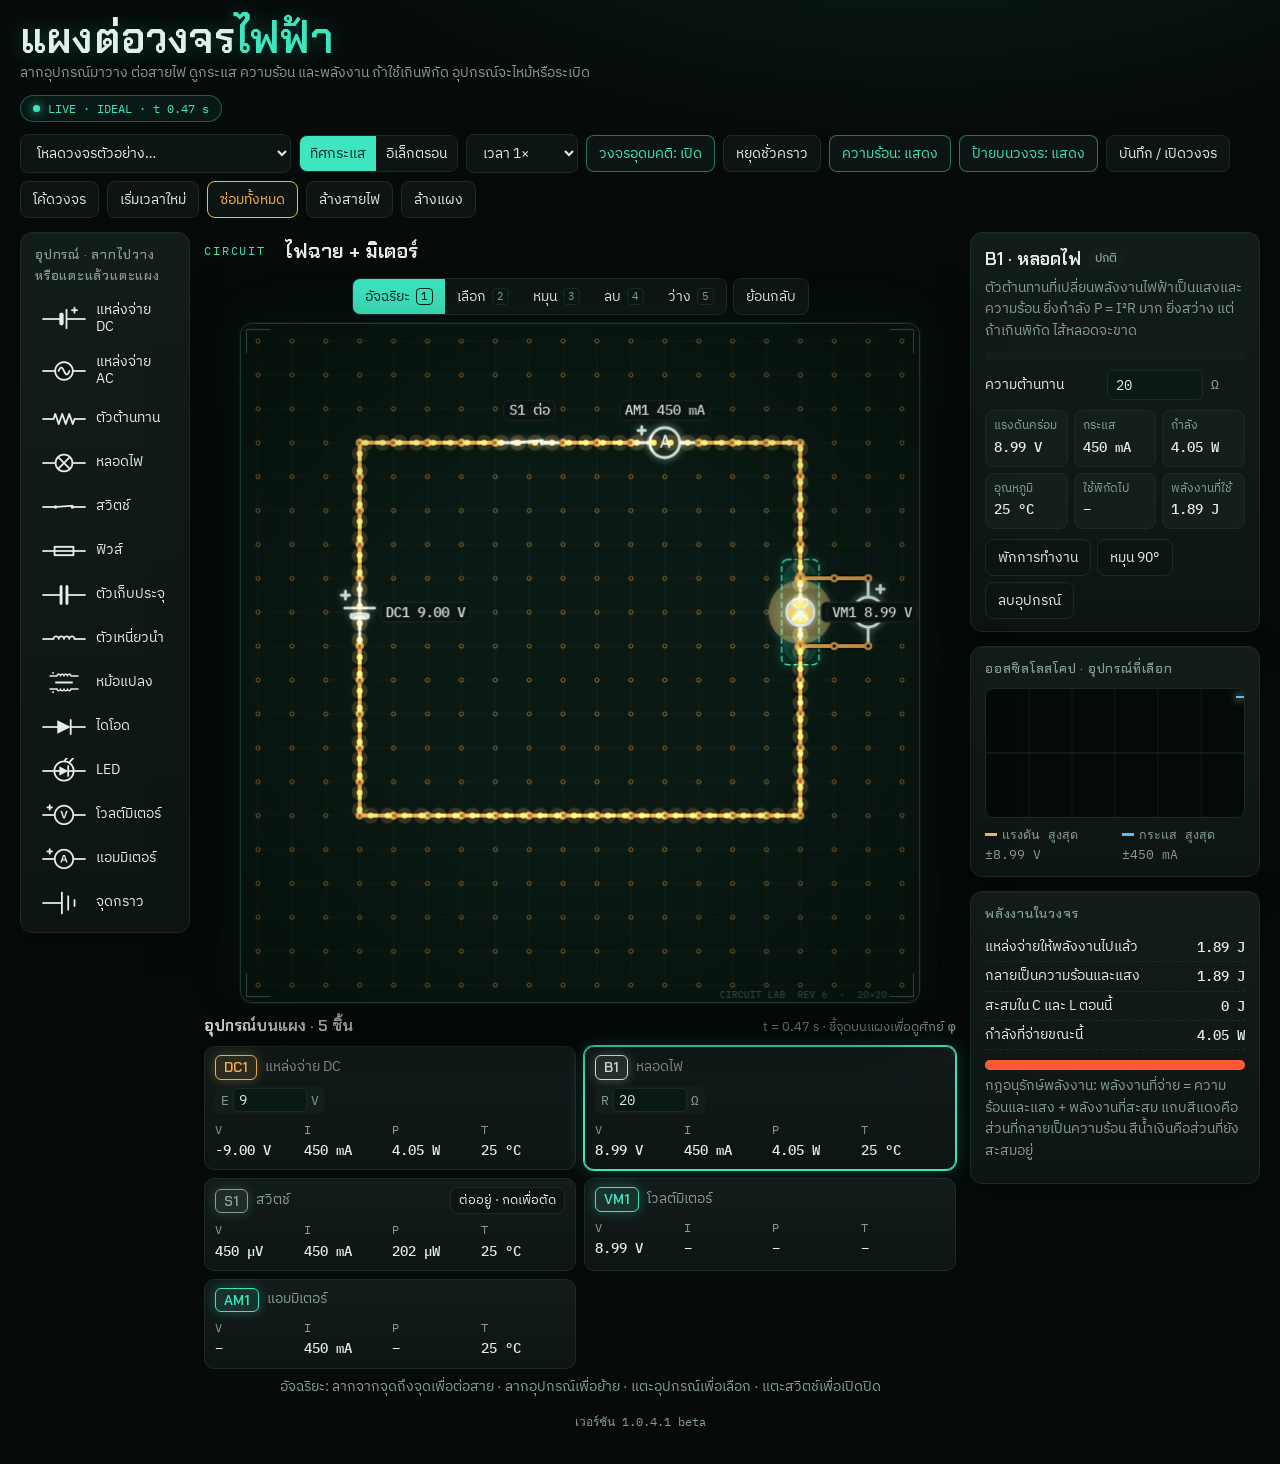
==== index.html @ 36c4c1c3 "Version 1.0.4.1 beta: revert the sound system This reverts commit fd8103e.  Co-Authored-By: Claude O" ====
<!doctype html>
<html lang="th">
<head>
<meta charset="utf-8">
<meta name="viewport" content="width=device-width, initial-scale=1, viewport-fit=cover">
<meta name="description" content="แบบจำลองวงจรไฟฟ้าบนแผงโนด 20×20 จุด ลากวางอุปกรณ์ ต่อสายไฟ จำลองกระแส แรงดัน ความร้อน และพลังงานแบบเรียลไทม์">
<title>แผงต่อวงจรไฟฟ้า</title>
<link rel="preconnect" href="https://fonts.googleapis.com">
<link rel="stylesheet" href="https://fonts.googleapis.com/css2?family=Chakra+Petch:wght@500;600&family=IBM+Plex+Sans+Thai:wght@400;500&family=IBM+Plex+Mono:wght@400;500&display=swap">
<link rel="stylesheet" href="style.css">
</head>
<body>
<div class="app">
  <header>
    <div class="brand">
      <h1>แผงต่อวงจร<em>ไฟฟ้า</em></h1>
      <p class="sub">ลากอุปกรณ์มาวาง ต่อสายไฟ ดูกระแส ความร้อน และพลังงาน ถ้าใช้เกินพิกัด อุปกรณ์จะไหม้หรือระเบิด</p>
      <div class="live" id="live">LIVE · t 0.00 s</div>
    </div>
    <div class="bar">
      <select id="preset" aria-label="วงจรตัวอย่าง">
        <option value="">โหลดวงจรตัวอย่าง…</option>
        <option value="flash">ไฟฉาย + มิเตอร์</option>
        <option value="rc">ชาร์จตัวเก็บประจุ (RC)</option>
        <option value="rect">ไดโอดเรียงกระแสครึ่งคลื่น (AC)</option>
        <option value="par">หลอดไฟต่อขนาน</option>
        <option value="led">LED กับตัวต้านทาน</option>
        <option value="pat3">โจทย์ PAT3 ข้อ 14 (R, L, C ขนานกับ AC)</option>
        <option value="trans">หม้อแปลง 1:2 พร้อมโหลด (AC)</option>
        <option value="boom">ตัวต้านทานเกินพิกัด (ระเบิด)</option>
        <option value="fuse">ฟิวส์ป้องกันลัดวงจร</option>
        <option value="short">ลัดวงจรถ่าน (ไม่มีฟิวส์)</option>
      </select>
      <div class="seg" role="group" aria-label="แสดงการไหล">
        <button id="mCur" aria-pressed="true">ทิศกระแส</button>
        <button id="mEl" aria-pressed="false">อิเล็กตรอน</button>
      </div>
      <select id="speed" aria-label="ความเร็วเวลา">
        <option value="0.1">เวลา 0.1×</option>
        <option value="0.25">เวลา 0.25×</option>
        <option value="0.5">เวลา 0.5×</option>
        <option value="1" selected>เวลา 1×</option>
      </select>
      <button id="ideal" aria-pressed="true" title="อุดมคติ: แหล่งจ่ายไม่มีความต้านทานภายใน มิเตอร์อุดมคติ ไดโอดไม่มีแรงดันตก อุปกรณ์ไม่ร้อนและไม่ไหม้">วงจรอุดมคติ: เปิด</button>
      <button id="play">หยุดชั่วคราว</button>
      <button id="heat" aria-pressed="true">ความร้อน: แสดง</button>
      <button id="lbl" aria-pressed="true">ป้ายบนวงจร: แสดง</button>
      <button id="saveBtn" aria-expanded="false">บันทึก / เปิดวงจร</button>
      <button id="codeBtn" aria-expanded="false">โค้ดวงจร</button>
      <button id="reset">เริ่มเวลาใหม่</button>
      <button id="fixall" class="danger">ซ่อมทั้งหมด</button>
      <button id="clearW">ล้างสายไฟ</button>
      <button id="clear">ล้างแผง</button>
    </div>
  </header>

  <div id="confirm" class="modal" hidden>
    <div class="mbox" role="alertdialog" aria-modal="true" aria-labelledby="qTitle" aria-describedby="qMsg">
      <p class="kicker">ยืนยันก่อนดำเนินการ</p>
      <h2 id="qTitle"></h2>
      <p id="qMsg"></p>
      <div class="bar"><button id="cNo">ยกเลิก</button><button id="cOk">ยืนยัน</button></div>
    </div>
  </div>
  <div id="toastf" class="toastf" role="status" aria-live="polite" hidden><span id="tKick"></span><b id="tText"></b></div>

  <div id="savePanel" class="card savep" hidden>
    <h2 style="margin:0 0 8px;font-family:var(--f-display);font-weight:500;font-size:13px;letter-spacing:.06em;color:var(--muted)">วงจรที่บันทึกไว้ในเบราว์เซอร์นี้</h2>
    <div class="saverow"><input id="sName" maxlength="40" placeholder="วงจรไฟฉายของฉัน" aria-label="ชื่อวงจร"><button id="sSave">บันทึกวงจรนี้</button><button id="sClose">ปิด</button></div>
    <p id="sMsg" class="desc" style="margin:6px 0 0"></p>
    <ul id="sList" class="slist"></ul>
  </div>

  <div id="codePanel" class="modal codem" hidden>
    <div class="mbox cbox savep" role="dialog" aria-modal="true" aria-labelledby="cHead">
      <div class="chd"><h2 id="cHead">นำเข้าโค้ดวงจร</h2><button id="cClose" class="xbtn" aria-label="ปิด" title="ปิด"><svg viewBox="0 0 24 24" width="18" height="18" aria-hidden="true"><path d="M6 6l12 12M18 6 6 18" fill="none" stroke="currentColor" stroke-width="2" stroke-linecap="round"/></svg></button></div>
      <div class="clab"><label for="cPrompt">พร็อมต์ให้ AI เขียนโค้ดจากรูปวงจร (ภาษาอังกฤษ)</label><button id="cPromptCopy" class="cpy" title="คัดลอกพร็อมต์"><svg viewBox="0 0 24 24" width="16" height="16" aria-hidden="true"><rect x="9" y="9" width="11" height="11" rx="2" fill="none" stroke="currentColor" stroke-width="2"/><path d="M5 15V5a1 1 0 0 1 1-1h10" fill="none" stroke="currentColor" stroke-width="2" stroke-linecap="round"/></svg><span>คัดลอก</span></button></div>
      <textarea id="cPrompt" readonly spellcheck="false"></textarea>
      <p class="desc chint">คัดลอกพร็อมต์ไปวางในแชต AI พร้อมแนบรูปวงจร แล้วนำโค้ดที่ได้มาวางในช่องด้านล่าง</p>
      <label for="cCode" class="clab">โค้ดวงจร</label>
      <textarea id="cCode" spellcheck="false" placeholder="วางโค้ดที่ได้จาก AI ที่นี่ ขึ้นต้นด้วย CIRCUIT v1 …"></textarea>
      <p id="cMsg" class="desc" style="margin:0"></p>
      <ul id="cErr" class="errs"></ul>
      <div class="csub"><button id="cImport" class="primary">นำเข้าวงจร</button></div>
      <div class="cmore"><button id="cExport">ดึงโค้ดจากวงจรบนแผง</button><button id="cCopy">คัดลอกโค้ด</button><button id="cSample">ใส่ตัวอย่าง</button></div>
      <details class="cheatd"><summary>สรุปรูปแบบโค้ด</summary>
      <div class="cheat">
        <span><b>DC</b> a b E= Pmax=</span><span><b>AC</b> a b E= f= Pmax=</span><span><b>R</b> a b R= Pmax=</span><span><b>B</b> a b R= Pmax=  (หลอดไฟ)</span>
        <span><b>S</b> a b on=1|0 Pmax=</span><span><b>F</b> a b Imax=  (ฟิวส์)</span><span><b>C</b> a b C=(µF) Vmax=</span><span><b>L</b> a b L=(H) Imax=</span>
        <span><b>D</b> a b Pmax=  (ไดโอด a→b)</span><span><b>LED</b> a b color= Pmax=</span><span><b>VM</b> a b  (อ่าน Va−Vb)</span><span><b>AM</b> a b  (อ่านกระแส a→b)</span>
        <span><b>TP</b> a b grp= L= n= k= Imax=  (ขดปฐมภูมิ)</span><span><b>TS</b> a b grp= Imax=  (ขดทุติยภูมิ)</span><span><b>GND</b> a b  (กราว ต่อที่ขา a)</span>
        <span><b>W</b> x,y x,y …  (สายไฟหลายจุด)</span><span>ทุกชิ้นใส่ <b>name=</b> ได้</span><span>DC, AC: ขั้วบวกคือจุด b</span><span>ขาอุปกรณ์ห่างกัน 2 ช่องเสมอ</span>
      </div></details>
    </div>
  </div>

  <div class="main">
    <aside class="palette" id="palette">
      <h2>อุปกรณ์ · ลากไปวาง หรือแตะแล้วแตะแผง</h2>
    </aside>

    <section class="boardwrap" id="wrap">
      <div class="ctitle"><span>CIRCUIT</span><input id="cTitle" maxlength="60" aria-label="ชื่อวงจร แก้ไขได้" value="วงจรของฉัน"></div>
      <div class="tools" role="toolbar" aria-label="เครื่องมือบนแผง">
        <button id="palBtn" class="palbtn" aria-controls="palette" aria-expanded="true" aria-label="แถบอุปกรณ์" title="ย่อหรือขยายแถบอุปกรณ์"><svg viewBox="0 0 24 24" width="18" height="18" aria-hidden="true"><path d="M4 7h16M4 12h16M4 17h16" fill="none" stroke="currentColor" stroke-width="2" stroke-linecap="round"/></svg></button>
        <div class="seg" id="toolSeg">
          <button data-tool="smart" aria-pressed="true" title="แบบเดิม: ลากจุดเพื่อต่อสาย ลากอุปกรณ์เพื่อย้าย แตะเพื่อเลือก แตะสวิตช์เพื่อเปิดปิด">อัจฉริยะ <kbd>1</kbd></button>
          <button data-tool="select" aria-pressed="false" title="คลิกที่จุดหรืออุปกรณ์เพื่อปรับค่า พัก หรือลบ">เลือก <kbd>2</kbd></button>
          <button data-tool="rotate" aria-pressed="false" title="คลิกอุปกรณ์เพื่อหมุนตามเข็มนาฬิกา 90°">หมุน <kbd>3</kbd></button>
          <button data-tool="delete" aria-pressed="false" title="คลิกที่จุดเพื่อลบทุกอย่างที่ต่ออยู่ตรงนั้น">ลบ <kbd>4</kbd></button>
          <button data-tool="idle" aria-pressed="false" title="คลิกบนแผงแล้วไม่มีอะไรเปลี่ยน">ว่าง <kbd>5</kbd></button>
        </div>
        <button id="undo" title="ย้อนกลับ (Ctrl+Z)" aria-label="ย้อนกลับ"><svg viewBox="0 0 24 24" width="18" height="18" aria-hidden="true"><path d="M9 4 4 9l5 5M4 9h10a6 6 0 0 1 0 12h-3" fill="none" stroke="currentColor" stroke-width="2" stroke-linecap="round" stroke-linejoin="round"/></svg><span>ย้อนกลับ</span></button>
      </div>
      <div class="stage" id="stage">
        <canvas id="board" aria-label="แผงโนดสำหรับต่อวงจร"></canvas>
        <div id="pop" class="pop" role="dialog" aria-label="จัดการสิ่งที่เลือก" hidden></div>
      </div>
      <div class="vhead"><b id="vTitle">อุปกรณ์บนแผง</b><span id="vSub">t = 0.00 s</span></div>
      <div id="clist" class="clist"></div>
      <div id="status"></div>
      <div id="warn" hidden>กระแสสูงผิดปกติ วงจรอาจลัดวงจร ลองเพิ่มตัวต้านทานในเส้นทางนั้น</div>
    </section>

    <aside class="side">
      <div class="card" id="insp"></div>
      <div class="card">
        <h2 style="margin:0 0 8px">ออสซิลโลสโคป · อุปกรณ์ที่เลือก</h2>
        <canvas id="scope"></canvas>
        <div class="legend"><span><i style="background:var(--copper)"></i>แรงดัน <span id="sV">–</span></span><span><i style="background:var(--electron)"></i>กระแส <span id="sI">–</span></span></div>
      </div>
      <div class="card">
        <h2 style="margin:0 0 8px">พลังงานในวงจร</h2>
        <div class="erow"><span>แหล่งจ่ายให้พลังงานไปแล้ว</span><b id="eSup">0 J</b></div>
        <div class="erow"><span>กลายเป็นความร้อนและแสง</span><b id="eHeat">0 J</b></div>
        <div class="erow"><span>สะสมใน C และ L ตอนนี้</span><b id="eSto">0 J</b></div>
        <div class="erow"><span>กำลังที่จ่ายขณะนี้</span><b id="pNow">0 W</b></div>
        <div class="ebar" aria-hidden="true"><span id="bHeat" style="background:var(--heat);width:0"></span><span id="bSto" style="background:var(--accent);width:0"></span></div>
        <p class="desc" style="margin:0">กฎอนุรักษ์พลังงาน: พลังงานที่จ่าย = ความร้อนและแสง + พลังงานที่สะสม แถบสีแดงคือส่วนที่กลายเป็นความร้อน สีน้ำเงินคือส่วนที่ยังสะสมอยู่</p>
        <ul id="log" aria-live="polite"></ul>
      </div>
    </aside>
  </div>
  <p class="ver" hidden><a id="ver" href="#" target="_blank" rel="noopener" title="ดูบันทึกการแก้ไข"></a></p>
</div>

<script src="app.js"></script>
</body>
</html>
---- style.css ----
/* layout: palette rail | glowing PCB board | instrument panels. One deliberate dark look: solder mask, copper traces, silkscreen. */
:root{
  --bg:#060B0A; --panel:#0D1514; --panel-hi:#121C1B; --board:#0A1913; --ink:#E4EFEA; --muted:#86A097; --line:#1C2B28;
  --node:#B9853F; --wire:#C98F45; --copper:#FFB347; --accent:#3EE6C0; --accent-ink:#03241C; --electron:#5CBBFF;
  --glow:#FFD36B; --led:#FF4D6D; --warn-bg:#2A1310; --warn-ink:#FFB4A3; --chip:#141F1D; --heat:#FF5A36; --smoke:#5A6B66;
  --silk:#D8E8E1; --hole:#04100C;
  --f-display:"Chakra Petch","IBM Plex Sans Thai",system-ui,sans-serif;
  --f-body:"IBM Plex Sans Thai",system-ui,sans-serif;
  --f-mono:"IBM Plex Mono",ui-monospace,monospace;
  color-scheme:dark;
}
*{box-sizing:border-box}
html,body{background:var(--bg);color:var(--ink)}
body{font-family:var(--f-body);font-size:15px;line-height:1.6;padding-left:max(16px,env(safe-area-inset-left,0px));padding-right:max(16px,env(safe-area-inset-right,0px));padding-block:16px 32px}
.app{max-width:1240px;margin:0 auto;display:flex;flex-direction:column;gap:14px}
header{display:flex;flex-wrap:wrap;align-items:flex-end;justify-content:space-between;gap:12px}
h1{font-family:var(--f-display);font-weight:600;font-size:26px;margin:0;letter-spacing:.01em;text-wrap:balance}
.sub{color:var(--muted);margin:0;font-size:14px}
.bar{display:flex;flex-wrap:wrap;gap:8px;align-items:center}
button,select{font-family:var(--f-body);font-size:14px;color:var(--ink);background:var(--panel);border:1px solid var(--line);border-radius:8px;padding:6px 12px;cursor:pointer}
button:hover,select:hover{border-color:var(--node)}
button:focus-visible,select:focus-visible,input:focus-visible{outline:2px solid var(--accent);outline-offset:2px}
.seg{display:inline-flex;border:1px solid var(--line);border-radius:8px;overflow:hidden}
.seg button{border:0;border-radius:0;padding:6px 10px}
.seg button[aria-pressed="true"]{background:var(--ink);color:var(--panel)}
.main{display:grid;grid-template-columns:170px minmax(0,1fr) 290px;gap:14px;align-items:start}
.palette{background:var(--panel);border:1px solid var(--line);border-radius:12px;padding:10px;display:flex;flex-direction:column;gap:6px}
.palette h2,.side h2{font-family:var(--f-display);font-weight:500;font-size:13px;letter-spacing:.06em;color:var(--muted);margin:2px 4px 4px}
.pal{display:flex;align-items:center;gap:8px;text-align:left;padding:5px 8px;touch-action:none;user-select:none;-webkit-user-select:none;background:var(--panel)}
.pal canvas{width:48px;height:26px;flex:none;pointer-events:none}
.pal span{font-size:13.5px;line-height:1.25}
.pal[aria-pressed="true"]{border-color:var(--accent);background:var(--chip)}
.boardwrap{display:flex;flex-direction:column;gap:8px;min-width:0;position:relative}
.tools{display:flex;flex-wrap:wrap;gap:6px;align-items:center;justify-content:center}
.tools .seg button{display:inline-flex;align-items:center;gap:6px;padding:6px 12px}
.tools kbd{font-family:var(--f-mono);font-size:11px;color:var(--muted);border:1px solid var(--line);border-radius:4px;padding:0 4px;line-height:1.4}
.tools .seg button[aria-pressed="true"] kbd{color:var(--accent-ink);border-color:var(--accent-ink)}
.tools .seg button[data-tool="delete"][aria-pressed="true"]{background:var(--heat);color:#1A0603;box-shadow:0 0 14px rgba(255,90,54,.45)}
.tools .seg button[data-tool="delete"][aria-pressed="true"] kbd{color:#1A0603;border-color:#1A0603}
.pop{position:absolute;z-index:6;width:min(320px,calc(100% - 8px));background:linear-gradient(var(--panel-hi),var(--panel));border:1px solid var(--accent);border-radius:12px;padding:10px 12px;box-shadow:0 18px 50px rgba(0,0,0,.6),0 0 24px rgba(62,230,192,.18);display:flex;flex-direction:column;gap:8px;max-height:360px;overflow-y:auto}
.poph{display:flex;align-items:center;gap:8px}
.poph b{font-family:var(--f-display);font-weight:600;font-size:15px}
.poph span{color:var(--muted);font-size:13px;flex:1}
.poph button,.pia button{padding:3px 10px;font-size:13px}
.pi{border-top:1px solid var(--line);padding-top:8px;display:flex;flex-direction:column;gap:6px}
.pih{display:flex;align-items:center;gap:8px;min-width:0}
.pia{display:flex;flex-wrap:wrap;gap:6px}
.pi.off .tag,.crow.off .tag{opacity:.5;border-style:dashed}
.modal{position:fixed;inset:0;z-index:50;display:grid;place-items:center;background:rgba(2,6,5,.68);padding-block:16px;padding-left:max(16px,env(safe-area-inset-left,0px));padding-right:max(16px,env(safe-area-inset-right,0px));animation:fadeIn .15s ease-out}
.mbox{width:min(440px,100%);background:linear-gradient(var(--panel-hi),var(--panel));border:1px solid var(--heat);border-radius:14px;padding:20px 22px;box-shadow:0 30px 80px rgba(0,0,0,.7),0 0 40px rgba(255,90,54,.2);animation:popIn .18s ease-out}
.mbox .kicker{color:var(--heat);margin:0 0 4px}
.mbox h2{font-family:var(--f-display);font-weight:600;font-size:22px;margin:0 0 8px;text-wrap:balance}
.mbox p#qMsg{margin:0 0 18px;color:var(--muted);font-size:15px}
.mbox .bar{justify-content:flex-end}
.mbox #cOk{background:var(--heat);color:#1A0603;border-color:var(--heat)}
.toastf{position:fixed;left:50%;top:calc(env(safe-area-inset-top,0px) + 18px);transform:translateX(-50%);z-index:60;display:flex;flex-direction:column;align-items:center;gap:2px;background:linear-gradient(var(--panel-hi),var(--panel));border:1px solid var(--accent);border-radius:12px;padding:10px 24px;box-shadow:0 18px 50px rgba(0,0,0,.6),0 0 30px rgba(62,230,192,.28);max-width:calc(100% - 32px);text-align:center;animation:toastIn .28s ease-out;transition:opacity .3s,transform .3s;pointer-events:none}
.toastf span{font-family:var(--f-mono);font-size:11.5px;letter-spacing:.16em;color:var(--accent)}
.toastf b{font-family:var(--f-display);font-weight:600;font-size:20px;overflow-wrap:anywhere}
.toastf.out{opacity:0;transform:translate(-50%,-8px)}
.ctitle{display:flex;align-items:center;gap:10px;min-width:0}
.ctitle span{font-family:var(--f-mono);font-size:11.5px;letter-spacing:.16em;color:var(--accent);flex:none}
[hidden]{display:none!important}
#cTitle{flex:1;min-width:0;height:38px;line-height:1.3;box-sizing:border-box;appearance:none;-webkit-appearance:none;font-family:var(--f-display);font-weight:600;font-size:20px;color:var(--ink);background:transparent;border:1px solid transparent;border-radius:8px;padding:2px 8px}
#cTitle:hover{border-color:var(--line)}
#cTitle:focus{border-color:var(--accent);outline:none;background:var(--chip)}
@keyframes popIn{from{transform:translateY(8px) scale(.97);opacity:0}}
@keyframes fadeIn{from{opacity:0}}
@keyframes toastIn{from{opacity:0;transform:translate(-50%,-10px)}}
#board{display:block;margin:0 auto;border-radius:12px;border:1px solid var(--line);touch-action:none;background:var(--board);max-width:100%}
#status{font-size:13.5px;color:var(--muted);text-align:center;min-height:20px}
.vhead{display:flex;justify-content:space-between;align-items:baseline;gap:8px;flex-wrap:wrap;margin-top:2px}
.vhead b{font-family:var(--f-display);font-weight:600;font-size:16px}
.vhead span{color:var(--muted);font-size:13px}
.vars{display:grid;grid-template-columns:repeat(auto-fit,minmax(118px,1fr));gap:8px}
.var{background:var(--panel);border:1px solid var(--line);border-radius:10px;padding:8px 12px;display:flex;flex-direction:column;gap:2px;min-width:0}
.var .lab{display:flex;align-items:baseline;gap:6px;font-size:13px;color:var(--muted)}
.var .sym{font-family:var(--f-display);font-weight:600;font-size:18px;color:var(--c);line-height:1}
.var .val{display:flex;align-items:baseline;gap:4px}
.var .num{font-family:var(--f-mono);font-weight:500;font-size:24px;font-variant-numeric:tabular-nums;line-height:1.2;white-space:nowrap}
.var .u{font-family:var(--f-mono);font-size:14px;color:var(--muted)}
.var.off .num{color:var(--node)}
.clist{display:grid;grid-template-columns:repeat(auto-fill,minmax(250px,1fr));gap:8px}
.crow{background:var(--panel);border:1px solid var(--line);border-radius:10px;padding:8px 10px;display:flex;flex-direction:column;gap:6px;cursor:pointer;min-width:0}
.crow.on{border-color:var(--accent);box-shadow:0 0 0 1px var(--accent)}
.chead{display:flex;align-items:center;gap:8px;flex-wrap:wrap}
.tag{font-family:var(--f-display);font-weight:600;font-size:14px;padding:0 8px;border-radius:6px;background:var(--chip);color:var(--c);border:1px solid var(--c);line-height:1.6}
.cname{font-size:13.5px;color:var(--muted);flex:1;min-width:0}
.chead button{padding:2px 8px;font-size:12.5px}
.cparams{display:flex;flex-wrap:wrap;gap:6px}
.pf{display:flex;align-items:center;gap:4px;font-family:var(--f-mono);font-size:12.5px;background:var(--chip);border-radius:6px;padding:2px 6px;color:var(--muted)}
.pf input{width:74px;font-family:var(--f-mono);font-size:13.5px;padding:2px 5px;border:1px solid var(--line);border-radius:4px;background:var(--board);color:var(--ink)}
input[aria-invalid="true"]{border-color:var(--heat)!important}
.clive{display:grid;grid-template-columns:repeat(4,minmax(0,1fr));gap:4px}
.lv{font-family:var(--f-mono);font-size:12px;color:var(--muted);min-width:0}
.lv b{display:block;color:var(--ink);font-weight:500;font-size:14px;font-variant-numeric:tabular-nums;white-space:nowrap;overflow:hidden;text-overflow:ellipsis}
.empty{color:var(--muted);font-size:14px;padding:12px;border:1px dashed var(--line);border-radius:10px}
.confirm{display:flex;flex-wrap:wrap;align-items:center;justify-content:space-between;gap:10px;background:var(--warn-bg);color:var(--warn-ink);border:1px solid var(--heat);border-radius:10px;padding:10px 14px;font-size:15px}
.savep .saverow{display:flex;gap:8px;flex-wrap:wrap;align-items:center}
.savep input,.savep textarea{flex:1 1 220px;font-family:var(--f-body);font-size:14px;padding:6px 10px;border:1px solid var(--line);border-radius:8px;background:var(--board);color:var(--ink);min-width:0}
.savep textarea{width:100%;font-family:var(--f-mono);font-size:12px;margin:8px 0;resize:vertical}
.slist{list-style:none;padding:0;margin:10px 0;display:flex;flex-direction:column;gap:6px}
.slist li{display:flex;align-items:center;gap:8px;flex-wrap:wrap;border:1px solid var(--line);border-radius:8px;padding:6px 10px}
.slist li span{flex:1;min-width:0}
.slist small{color:var(--muted);display:block}
summary{cursor:pointer;color:var(--muted);font-size:14px}
#cCode{min-height:150px;font-size:13px;line-height:1.55;tab-size:2;white-space:pre;overflow:auto}
/* import-code popup: prompt to copy for an AI, paste box, submit */
.codem{z-index:45;align-items:start;overflow-y:auto}
.cbox{width:min(620px,100%);border-color:var(--accent);box-shadow:0 30px 80px rgba(0,0,0,.7),0 0 40px rgba(62,230,192,.18);display:flex;flex-direction:column;gap:6px;margin-block:auto}
.chd{display:flex;align-items:center;justify-content:space-between;gap:10px;margin-bottom:4px}
.chd h2{margin:0}
.xbtn{display:inline-grid;place-items:center;padding:6px;border-radius:8px}
.clab{display:flex;align-items:center;justify-content:space-between;gap:8px;font-size:13.5px;color:var(--muted);margin-top:6px}
.cpy{display:inline-flex;align-items:center;gap:6px;padding:4px 10px;font-size:13px;white-space:nowrap;flex:none}
@media (max-width:600px){ .cbox{padding:16px 14px} .savep #cCode{font-size:16px;height:140px} .savep #cPrompt{height:110px} }
.cpy.done{color:var(--accent);border-color:var(--accent)}
.savep #cPrompt{flex:none;height:118px;margin:0;font-size:11.5px;line-height:1.5;color:var(--muted);white-space:pre-wrap;resize:vertical}
.chint{margin:0;font-size:12.5px}
.savep #cCode{flex:none;height:170px;margin:0}
.csub{display:flex;justify-content:center;margin-top:6px}
button.primary{background:var(--accent);color:var(--accent-ink);border-color:var(--accent);font-weight:500;padding:8px 28px;font-size:15px}
.cmore{display:flex;flex-wrap:wrap;gap:6px;justify-content:center}
.cmore button{font-size:12.5px;padding:3px 10px;color:var(--muted)}
.cheatd{margin-top:4px}
.cheatd .cheat{margin-top:6px}
.errs{list-style:none;margin:6px 0 0;padding:0;display:flex;flex-direction:column;gap:4px;font-size:13.5px}
.errs li{background:var(--warn-bg);color:var(--warn-ink);border-radius:6px;padding:4px 10px}
.cheat{display:grid;grid-template-columns:repeat(auto-fit,minmax(190px,1fr));gap:4px 16px;font-family:var(--f-mono);font-size:12.5px;color:var(--muted);margin:10px 0 0}
.cheat b{color:var(--accent);font-weight:500}
#warn{background:var(--warn-bg);color:var(--warn-ink);border-radius:8px;padding:8px 12px;font-size:14px}
.side{display:flex;flex-direction:column;gap:14px}
.card{background:var(--panel);border:1px solid var(--line);border-radius:12px;padding:12px 14px;min-width:0}
.card h3{font-family:var(--f-display);font-weight:600;font-size:18px;margin:0 0 4px}
.desc{color:var(--muted);font-size:13.5px;margin:0 0 10px}
.field{display:grid;grid-template-columns:1fr 96px 34px;gap:8px;align-items:center;margin-bottom:8px;font-size:14px}
.field input{width:100%;font-family:var(--f-mono);font-size:14px;padding:5px 8px;border:1px solid var(--line);border-radius:6px;background:var(--board);color:var(--ink)}
.unit{color:var(--muted);font-family:var(--f-mono);font-size:13px}
.reads{display:grid;grid-template-columns:repeat(3,minmax(0,1fr));gap:6px;margin:10px 0}
.read{background:var(--chip);border-radius:8px;padding:6px 8px}
.read small{display:block;color:var(--muted);font-size:11.5px}
.read b{font-family:var(--f-mono);font-weight:500;font-size:14px;font-variant-numeric:tabular-nums;white-space:nowrap}
.acts{display:flex;gap:6px;flex-wrap:wrap}
.howto{margin:0;padding-left:18px;color:var(--muted);font-size:13.5px}
.howto li{margin-bottom:4px}
.howto b{color:var(--ink);font-weight:500}
#scope{width:100%;height:130px;display:block;border-radius:8px;background:var(--board)}
.legend{display:flex;gap:14px;font-size:12.5px;color:var(--muted);margin-top:6px;font-family:var(--f-mono)}
.legend i{display:inline-block;width:12px;height:3px;vertical-align:3px;margin-right:5px}
.mono{font-family:var(--f-mono)}
.erow{display:flex;justify-content:space-between;gap:10px;font-size:14px;padding:3px 0;border-bottom:1px dashed var(--line)}
.erow b{font-family:var(--f-mono);font-weight:500;font-variant-numeric:tabular-nums;white-space:nowrap}
.ebar{display:flex;height:10px;border-radius:5px;overflow:hidden;background:var(--chip);margin:10px 0 6px}
.ebar span{display:block;height:100%}
#log{list-style:none;margin:8px 0 0;padding:0;font-size:13px;max-height:150px;overflow-y:auto}
#log li{padding:5px 8px;border-radius:6px;background:var(--warn-bg);color:var(--warn-ink);margin-bottom:4px}
.state{display:inline-block;font-size:12px;padding:1px 8px;border-radius:999px;margin-left:6px;vertical-align:3px;font-family:var(--f-body);font-weight:500}
.st-ok{background:var(--chip);color:var(--muted)}
.st-hot{background:var(--warn-bg);color:var(--warn-ink)}
.st-dead{background:var(--ink);color:var(--panel)}
.therm{height:8px;border-radius:4px;background:var(--chip);overflow:hidden;margin:2px 0 10px}
.therm span{display:block;height:100%;background:var(--heat)}
button.danger{border-color:var(--copper);color:var(--copper)}
body{background:var(--bg) radial-gradient(1100px 520px at 72% -12%, rgba(62,230,192,.10), transparent 62%) no-repeat;min-height:100%}
h1{font-size:clamp(28px,4.2vw,42px);line-height:1.1;letter-spacing:.005em;text-shadow:0 0 22px rgba(62,230,192,.28)}
h1 em{font-style:normal;color:var(--accent)}
.kicker{font-family:var(--f-mono);font-size:11.5px;letter-spacing:.18em;color:var(--accent);margin:0 0 6px;opacity:.9}
.live{display:inline-flex;align-items:center;gap:8px;font-family:var(--f-mono);font-size:12px;color:var(--accent);border:1px solid rgba(62,230,192,.35);border-radius:999px;padding:3px 12px;margin-top:10px;background:rgba(62,230,192,.06);font-variant-numeric:tabular-nums}
.live::before{content:"";width:7px;height:7px;border-radius:50%;background:var(--accent);box-shadow:0 0 10px var(--accent);animation:pulse 1.4s ease-in-out infinite}
.live.paused{color:var(--copper);border-color:rgba(255,179,71,.4);background:rgba(255,179,71,.06)}
.live.paused::before{background:var(--copper);box-shadow:0 0 10px var(--copper);animation:none}
@keyframes pulse{50%{opacity:.25}}
button,select{background:var(--panel);transition:border-color .15s,box-shadow .15s,color .15s,transform .1s}
button:hover,select:hover{border-color:var(--accent);box-shadow:0 0 0 1px rgba(62,230,192,.25),0 0 16px rgba(62,230,192,.16)}
button:active{transform:translateY(1px)}
.seg button[aria-pressed="true"]{background:var(--accent);color:var(--accent-ink);box-shadow:0 0 14px rgba(62,230,192,.4)}
#heat[aria-pressed="true"],#lbl[aria-pressed="true"],#ideal[aria-pressed="true"]{color:var(--accent);border-color:rgba(62,230,192,.45)}
.palette,.card{background:linear-gradient(var(--panel-hi),var(--panel));box-shadow:inset 0 1px 0 rgba(255,255,255,.035),0 10px 30px rgba(0,0,0,.35)}
.pal{background:transparent;border-color:transparent}
.pal:hover{border-color:rgba(62,230,192,.4);background:rgba(62,230,192,.05);transform:translateX(2px)}
.pal[aria-pressed="true"]{border-color:var(--accent);background:rgba(62,230,192,.1);box-shadow:0 0 14px rgba(62,230,192,.25)}
#board{border:1px solid #1D3A30;box-shadow:0 0 0 1px rgba(62,230,192,.06),0 30px 80px rgba(0,0,0,.6),0 0 60px rgba(62,230,192,.07)}
.crow{background:linear-gradient(var(--panel-hi),var(--panel))}
.crow:hover{border-color:rgba(62,230,192,.35)}
.crow.on{box-shadow:0 0 0 1px var(--accent),0 0 22px rgba(62,230,192,.2)}
.tag{box-shadow:0 0 12px color-mix(in srgb,var(--c) 30%,transparent);background:color-mix(in srgb,var(--c) 10%,var(--chip))}
#scope{background:#040A08;border:1px solid var(--line)}
.ebar span{box-shadow:0 0 10px currentColor}
.read{background:var(--chip);border:1px solid var(--line)}
.therm span{box-shadow:0 0 10px var(--heat)}
@media (prefers-reduced-motion: reduce){ .live::before{animation:none} *{transition:none!important} }
.stage{position:relative;min-width:0}
.ver{margin:0;text-align:center;font-family:var(--f-mono);font-size:12px}
.ver a{color:var(--muted);text-decoration:none}
.ver a:hover{color:var(--accent)}
.palbtn,#undo svg{display:none}
#undo svg{flex:none}
.lite .live::before{animation:none}
/* compact layout (phones, tablets, narrow windows): toolbar on top, palette beside the board so the board fits the first screen; controls and info below */
@media (max-width:1060px){
  body{padding-top:10px}
  .app{display:grid;grid-template-columns:auto minmax(0,1fr);gap:10px 8px;align-items:start;
    grid-template-areas:"brand brand" "tools tools" "pal stage" "status status" "warn warn" "ctitle ctitle" "ctrl ctrl" "save save" "side side" "vhead vhead" "clist clist" "ver ver"}
  .app.palhide{grid-template-areas:"brand brand" "tools tools" "stage stage" "status status" "warn warn" "ctitle ctitle" "ctrl ctrl" "save save" "side side" "vhead vhead" "clist clist" "ver ver"}
  header,.main,.boardwrap{display:contents}
  header>.brand{grid-area:brand;display:flex;flex-wrap:wrap;align-items:center;gap:2px 12px}
  header>.brand .sub{flex-basis:100%;font-size:12.5px;line-height:1.35}
  header>.brand h1{order:1}
  header>.brand .live{margin-top:0;order:2}
  header>.brand .sub{order:3}
  header>.brand h1{font-size:24px}
  header>.bar{grid-area:ctrl}
  #savePanel{grid-area:save}
  .tools{grid-area:tools;flex-wrap:nowrap;justify-content:flex-start;min-width:0}
  .palbtn{display:inline-grid;place-items:center;flex:none;padding:6px 9px}
  .palbtn[aria-expanded="true"]{color:var(--accent);border-color:rgba(62,230,192,.45)}
  #undo{margin-left:auto;flex:none}
  .stage{grid-area:stage}
  #status{grid-area:status}
  #warn{grid-area:warn}
  .ctitle{grid-area:ctitle}
  .side{grid-area:side;display:grid;grid-template-columns:repeat(auto-fit,minmax(260px,1fr))}
  .vhead{grid-area:vhead}
  .ver{grid-area:ver}
  #clist{grid-area:clist}
  .palette{grid-area:pal;display:grid;grid-template-columns:minmax(0,1fr);grid-auto-rows:minmax(34px,1fr);gap:4px;width:172px;height:var(--side,auto);overflow-y:auto;padding:6px}
  .app.palhide .palette{display:none}
  .palette h2{position:absolute;width:1px;height:1px;overflow:hidden;clip-path:inset(50%);white-space:nowrap}
  .pal{touch-action:pan-y}
  .pal:hover{transform:none}
}
/* phone in portrait: icon-only palette, tighter gutters and toolbar */
@media (max-width:600px){
  body{padding-left:max(10px,env(safe-area-inset-left,0px));padding-right:max(10px,env(safe-area-inset-right,0px))}
  .app{column-gap:6px}
  .palette{width:auto;padding:3px;gap:1px;grid-auto-rows:minmax(0,1fr);border-radius:10px}
  .pal{padding:0 4px;justify-content:center;min-height:0;overflow:hidden}
  .pal canvas{width:37px;height:20px}
  .pal span{display:none}
  .tools{gap:4px}
  .tools .seg button{padding:6px 8px}
  .tools kbd{display:none}
}
@media (max-width:400px){
  #undo{display:inline-grid;place-items:center;padding:6px 9px}
  #undo svg{display:block}
  #undo span{display:none}
}
/* phone in landscape: board limited by height, so the palette gets two labelled columns */
@media (min-width:601px) and (max-width:1060px) and (max-height:520px){
  body{padding-top:6px}
  .app{row-gap:8px}
  header>.brand .sub{display:none}
  header>.brand h1{font-size:20px}
  .palette{grid-template-columns:repeat(2,minmax(0,1fr));grid-auto-rows:minmax(0,1fr);width:288px;padding:4px;gap:3px}
  .pal{padding:2px 6px;gap:6px}
  .pal canvas{width:40px;height:22px}
  .pal span{font-size:12.5px;line-height:1.15}
}
html,body{margin:0}body{font-size:15px}[hidden]{display:none!important}img{max-width:100%}
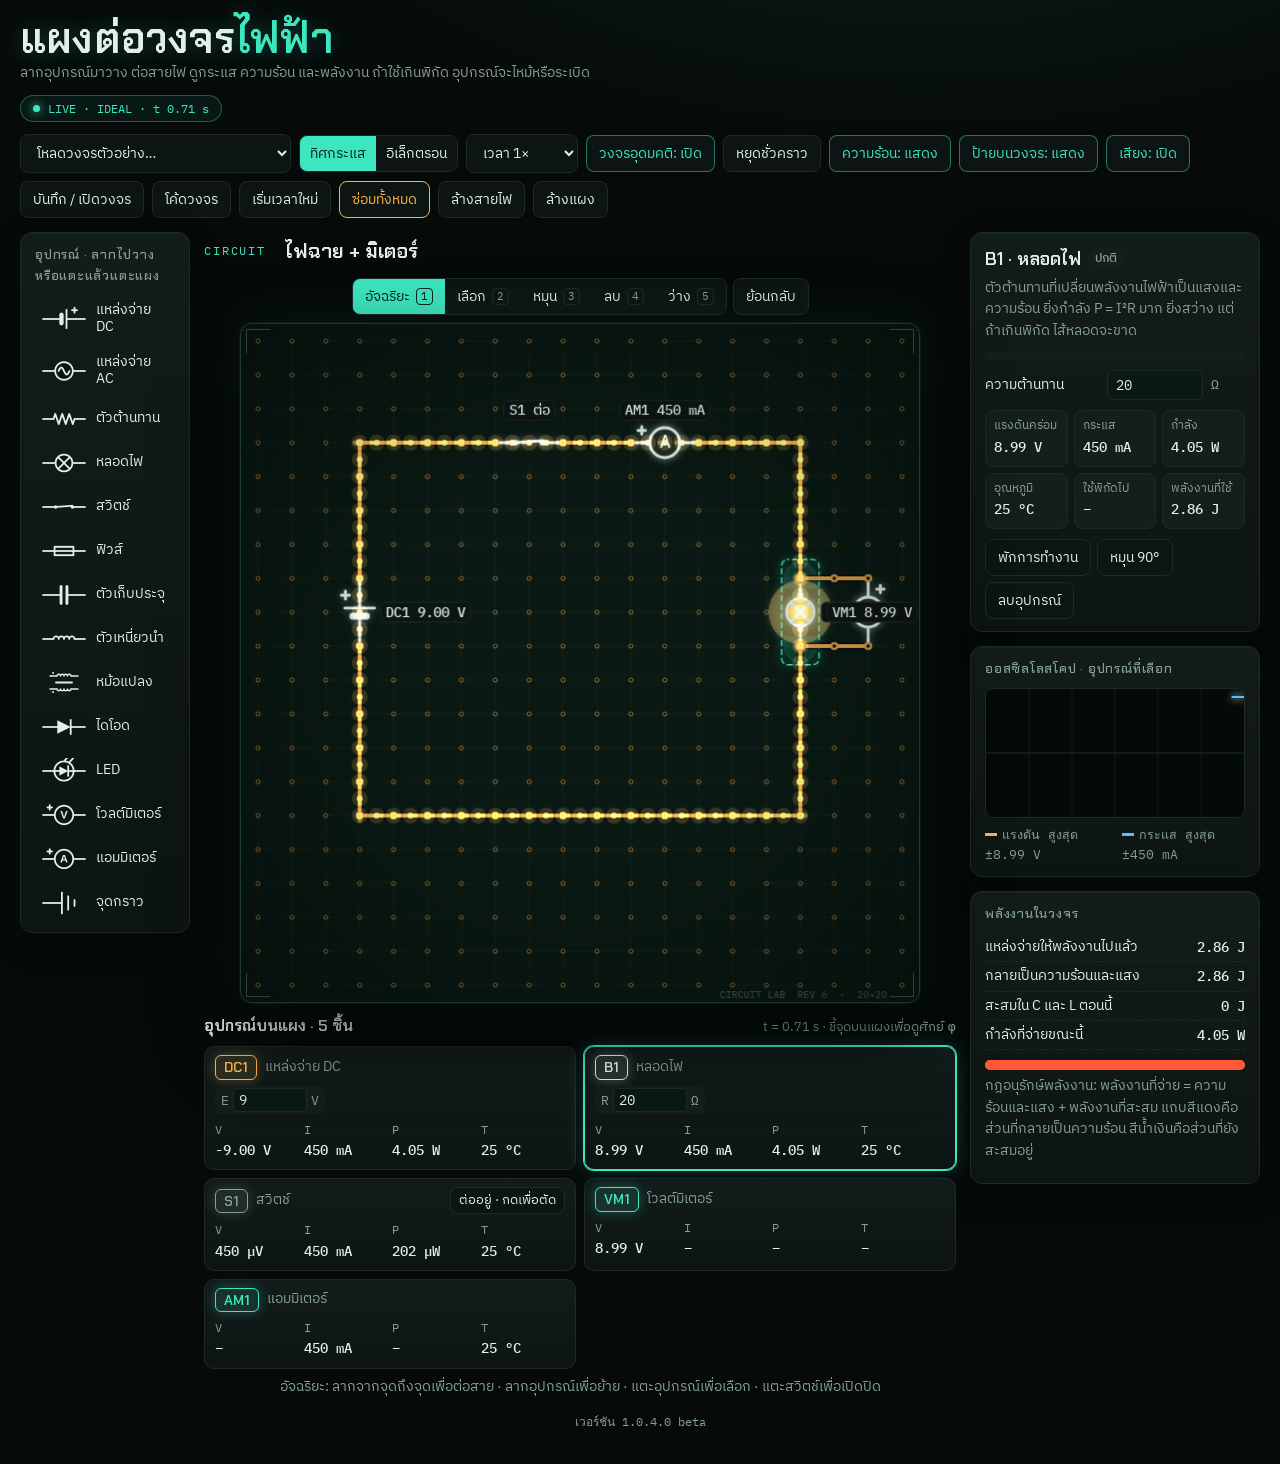
==== commit 63e9dde6: "Restore version 1.0.4.0 beta: bring the sound system back Undoes 36c4c1c. The tree is identical to f" ====
--- a/index.html
+++ b/index.html
@@ -45,6 +45,7 @@
       <button id="play">หยุดชั่วคราว</button>
       <button id="heat" aria-pressed="true">ความร้อน: แสดง</button>
       <button id="lbl" aria-pressed="true">ป้ายบนวงจร: แสดง</button>
+      <button id="snd" aria-pressed="true" title="เสียงคลิก และเสียงแจ้งเมื่อวงจรมีไฟไหล">เสียง: เปิด</button>
       <button id="saveBtn" aria-expanded="false">บันทึก / เปิดวงจร</button>
       <button id="codeBtn" aria-expanded="false">โค้ดวงจร</button>
       <button id="reset">เริ่มเวลาใหม่</button>
--- a/style.css
+++ b/style.css
@@ -173,7 +173,7 @@
 button:hover,select:hover{border-color:var(--accent);box-shadow:0 0 0 1px rgba(62,230,192,.25),0 0 16px rgba(62,230,192,.16)}
 button:active{transform:translateY(1px)}
 .seg button[aria-pressed="true"]{background:var(--accent);color:var(--accent-ink);box-shadow:0 0 14px rgba(62,230,192,.4)}
-#heat[aria-pressed="true"],#lbl[aria-pressed="true"],#ideal[aria-pressed="true"]{color:var(--accent);border-color:rgba(62,230,192,.45)}
+#heat[aria-pressed="true"],#lbl[aria-pressed="true"],#snd[aria-pressed="true"],#ideal[aria-pressed="true"]{color:var(--accent);border-color:rgba(62,230,192,.45)}
 .palette,.card{background:linear-gradient(var(--panel-hi),var(--panel));box-shadow:inset 0 1px 0 rgba(255,255,255,.035),0 10px 30px rgba(0,0,0,.35)}
 .pal{background:transparent;border-color:transparent}
 .pal:hover{border-color:rgba(62,230,192,.4);background:rgba(62,230,192,.05);transform:translateX(2px)}
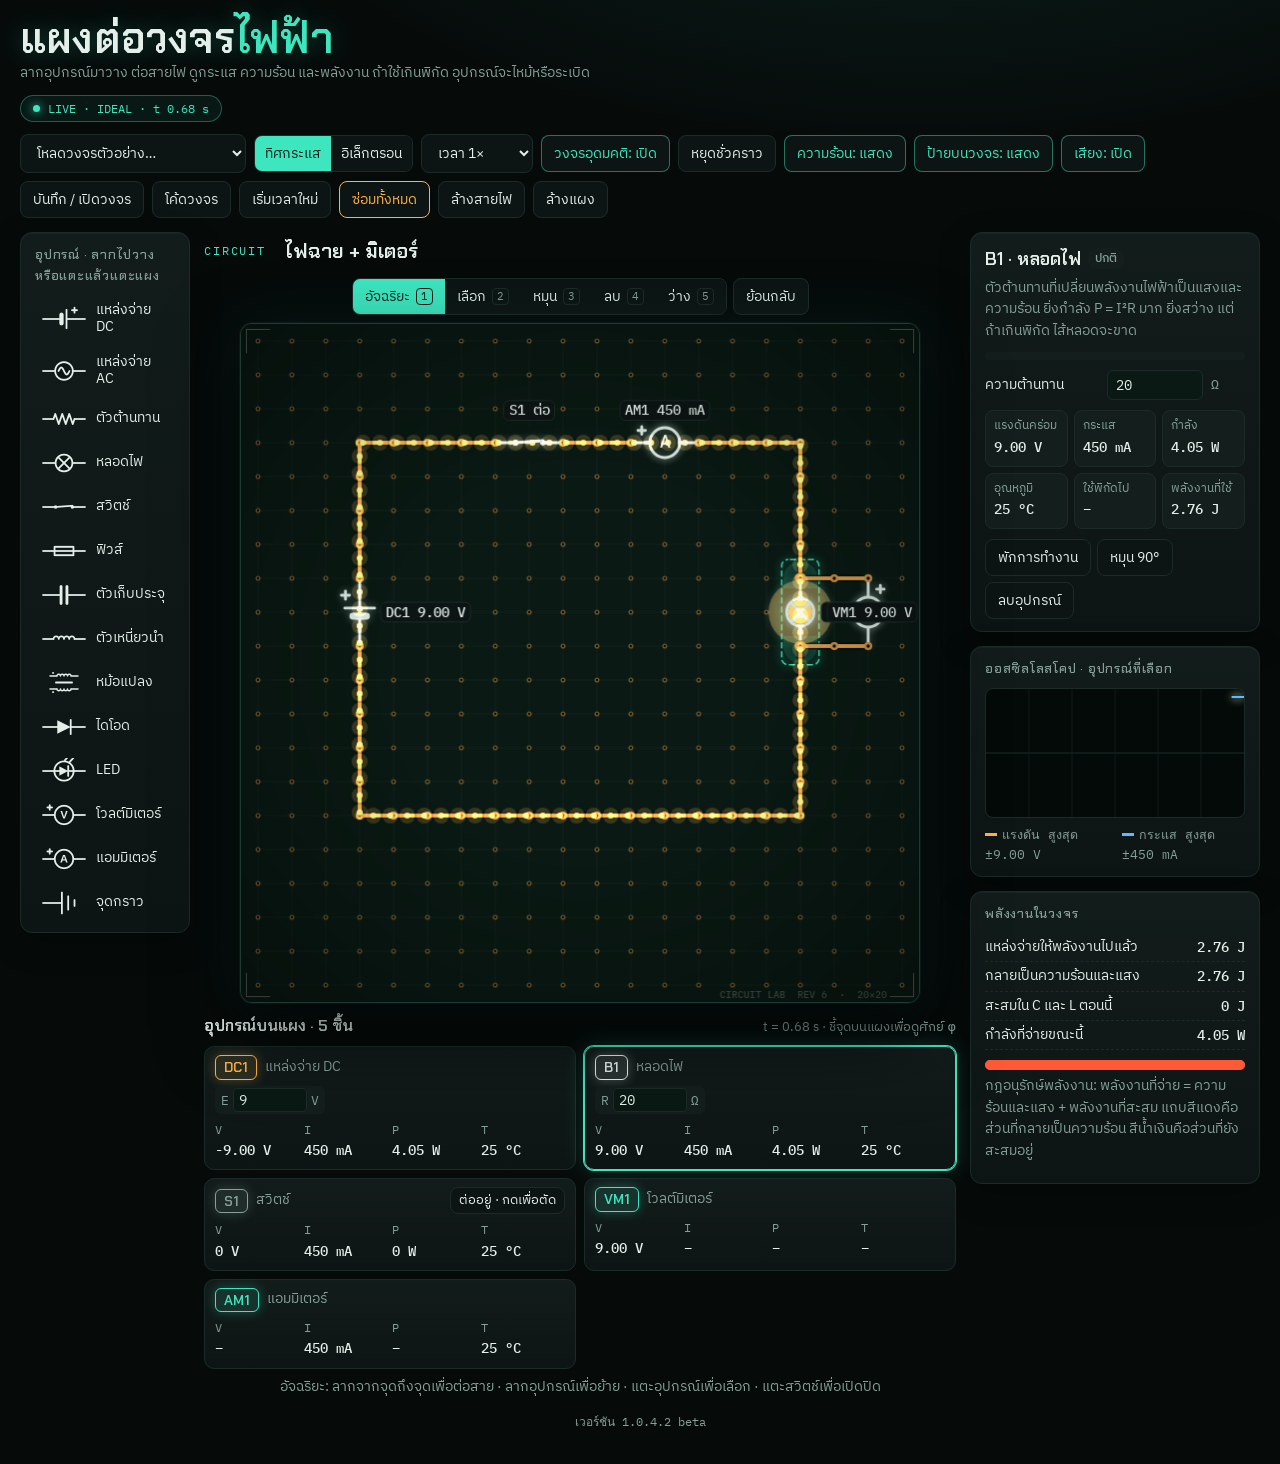
==== commit d2ec88cd: "Version 1.0.4.2 beta: make ideal mode truly ideal, remove the PAT3 preset Ideal mode: closed switche" ====
--- a/index.html
+++ b/index.html
@@ -25,7 +25,6 @@
         <option value="rect">ไดโอดเรียงกระแสครึ่งคลื่น (AC)</option>
         <option value="par">หลอดไฟต่อขนาน</option>
         <option value="led">LED กับตัวต้านทาน</option>
-        <option value="pat3">โจทย์ PAT3 ข้อ 14 (R, L, C ขนานกับ AC)</option>
         <option value="trans">หม้อแปลง 1:2 พร้อมโหลด (AC)</option>
         <option value="boom">ตัวต้านทานเกินพิกัด (ระเบิด)</option>
         <option value="fuse">ฟิวส์ป้องกันลัดวงจร</option>
@@ -41,7 +40,7 @@
         <option value="0.5">เวลา 0.5×</option>
         <option value="1" selected>เวลา 1×</option>
       </select>
-      <button id="ideal" aria-pressed="true" title="อุดมคติ: แหล่งจ่ายไม่มีความต้านทานภายใน มิเตอร์อุดมคติ ไดโอดไม่มีแรงดันตก อุปกรณ์ไม่ร้อนและไม่ไหม้">วงจรอุดมคติ: เปิด</button>
+      <button id="ideal" aria-pressed="true" title="อุดมคติ: แหล่งจ่ายไม่มีความต้านทานภายใน แอมมิเตอร์ สวิตช์ และฟิวส์ไม่มีความต้านทาน โวลต์มิเตอร์ไม่ดึงกระแส ไดโอดไม่มีแรงดันตก อุปกรณ์ไม่ร้อนและไม่ไหม้">วงจรอุดมคติ: เปิด</button>
       <button id="play">หยุดชั่วคราว</button>
       <button id="heat" aria-pressed="true">ความร้อน: แสดง</button>
       <button id="lbl" aria-pressed="true">ป้ายบนวงจร: แสดง</button>
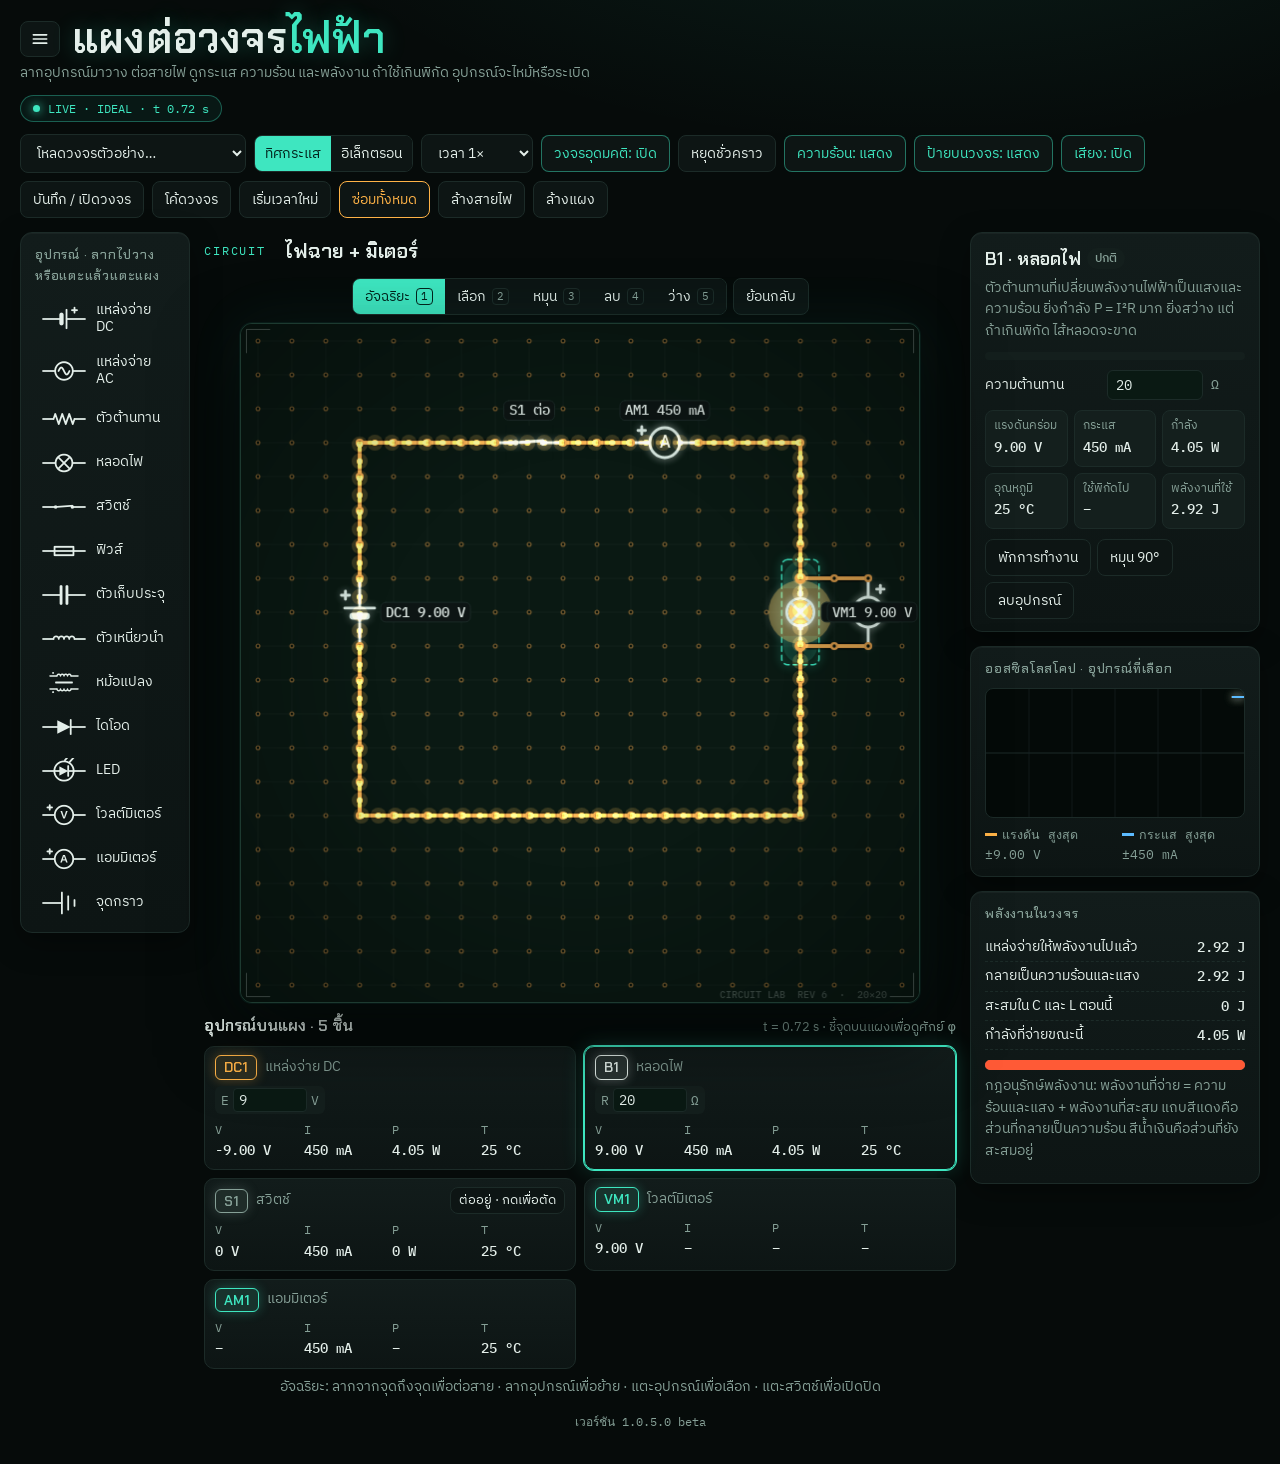
==== commit ebc31d98: "Version 1.0.5.0 beta: hamburger menu panel at the top left Adds a three-line button in the header th" ====
--- a/index.html
+++ b/index.html
@@ -13,7 +13,8 @@
 <div class="app">
   <header>
     <div class="brand">
-      <h1>แผงต่อวงจร<em>ไฟฟ้า</em></h1>
+      <div class="brandtop"><button id="menuBtn" class="menubtn" aria-controls="menuPanel" aria-expanded="false" aria-label="เมนู" title="เมนู"><svg viewBox="0 0 24 24" width="20" height="20" aria-hidden="true"><path d="M4 7h16M4 12h16M4 17h16" fill="none" stroke="currentColor" stroke-width="2" stroke-linecap="round"/></svg></button>
+      <h1>แผงต่อวงจร<em>ไฟฟ้า</em></h1></div>
       <p class="sub">ลากอุปกรณ์มาวาง ต่อสายไฟ ดูกระแส ความร้อน และพลังงาน ถ้าใช้เกินพิกัด อุปกรณ์จะไหม้หรือระเบิด</p>
       <div class="live" id="live">LIVE · t 0.00 s</div>
     </div>
@@ -54,6 +55,12 @@
     </div>
   </header>
 
+  <div id="menuPanel" class="menuw" hidden>
+  <nav class="menubox" role="dialog" aria-label="เมนู">
+    <div class="chd"><h2>เมนู</h2><button id="menuClose" class="xbtn" aria-label="ปิด" title="ปิด"><svg viewBox="0 0 24 24" width="18" height="18" aria-hidden="true"><path d="M6 6l12 12M18 6 6 18" fill="none" stroke="currentColor" stroke-width="2" stroke-linecap="round"/></svg></button></div>
+    <div class="menubody"><p class="menuempty">ยังไม่มีรายการ</p></div>
+  </nav>
+</div>
   <div id="confirm" class="modal" hidden>
     <div class="mbox" role="alertdialog" aria-modal="true" aria-labelledby="qTitle" aria-describedby="qMsg">
       <p class="kicker">ยืนยันก่อนดำเนินการ</p>
@@ -102,7 +109,7 @@
     <section class="boardwrap" id="wrap">
       <div class="ctitle"><span>CIRCUIT</span><input id="cTitle" maxlength="60" aria-label="ชื่อวงจร แก้ไขได้" value="วงจรของฉัน"></div>
       <div class="tools" role="toolbar" aria-label="เครื่องมือบนแผง">
-        <button id="palBtn" class="palbtn" aria-controls="palette" aria-expanded="true" aria-label="แถบอุปกรณ์" title="ย่อหรือขยายแถบอุปกรณ์"><svg viewBox="0 0 24 24" width="18" height="18" aria-hidden="true"><path d="M4 7h16M4 12h16M4 17h16" fill="none" stroke="currentColor" stroke-width="2" stroke-linecap="round"/></svg></button>
+        <button id="palBtn" class="palbtn" aria-controls="palette" aria-expanded="true" aria-label="แถบอุปกรณ์" title="ย่อหรือขยายแถบอุปกรณ์"><svg viewBox="0 0 24 24" width="18" height="18" aria-hidden="true"><rect x="4" y="5" width="16" height="14" rx="2" fill="none" stroke="currentColor" stroke-width="2"/><path d="M10 5v14" fill="none" stroke="currentColor" stroke-width="2"/></svg></button>
         <div class="seg" id="toolSeg">
           <button data-tool="smart" aria-pressed="true" title="แบบเดิม: ลากจุดเพื่อต่อสาย ลากอุปกรณ์เพื่อย้าย แตะเพื่อเลือก แตะสวิตช์เพื่อเปิดปิด">อัจฉริยะ <kbd>1</kbd></button>
           <button data-tool="select" aria-pressed="false" title="คลิกที่จุดหรืออุปกรณ์เพื่อปรับค่า พัก หรือลบ">เลือก <kbd>2</kbd></button>
--- a/style.css
+++ b/style.css
@@ -193,6 +193,14 @@
 .ver a{color:var(--muted);text-decoration:none}
 .ver a:hover{color:var(--accent)}
 .palbtn,#undo svg{display:none}
+.brandtop{display:flex;align-items:center;gap:12px}
+.menubtn{display:inline-grid;place-items:center;flex:none;padding:7px 9px}
+.menubtn[aria-expanded="true"]{color:var(--accent);border-color:rgba(62,230,192,.45)}
+.menuw{position:fixed;inset:0;z-index:44;background:rgba(2,6,5,.6);animation:fadeIn .15s ease-out}
+.menubox{position:absolute;left:0;top:0;bottom:0;width:min(300px,86vw);background:linear-gradient(var(--panel-hi),var(--panel));border-right:1px solid var(--accent);box-shadow:20px 0 60px rgba(0,0,0,.6);padding:calc(env(safe-area-inset-top,0px) + 14px) 14px 14px calc(env(safe-area-inset-left,0px) + 14px);display:flex;flex-direction:column;gap:10px;overflow-y:auto;animation:menuIn .2s ease-out}
+.menuempty{color:var(--muted);font-size:13px;margin:0}
+@keyframes menuIn{from{transform:translateX(-24px);opacity:0}to{transform:none;opacity:1}}
+@media (prefers-reduced-motion:reduce){.menubox{animation:none}}
 #undo svg{flex:none}
 .lite .live::before{animation:none}
 /* compact layout (phones, tablets, narrow windows): toolbar on top, palette beside the board so the board fits the first screen; controls and info below */
@@ -204,6 +212,7 @@
   header,.main,.boardwrap{display:contents}
   header>.brand{grid-area:brand;display:flex;flex-wrap:wrap;align-items:center;gap:2px 12px}
   header>.brand .sub{flex-basis:100%;font-size:12.5px;line-height:1.35}
+  .brandtop{display:contents}
   header>.brand h1{order:1}
   header>.brand .live{margin-top:0;order:2}
   header>.brand .sub{order:3}
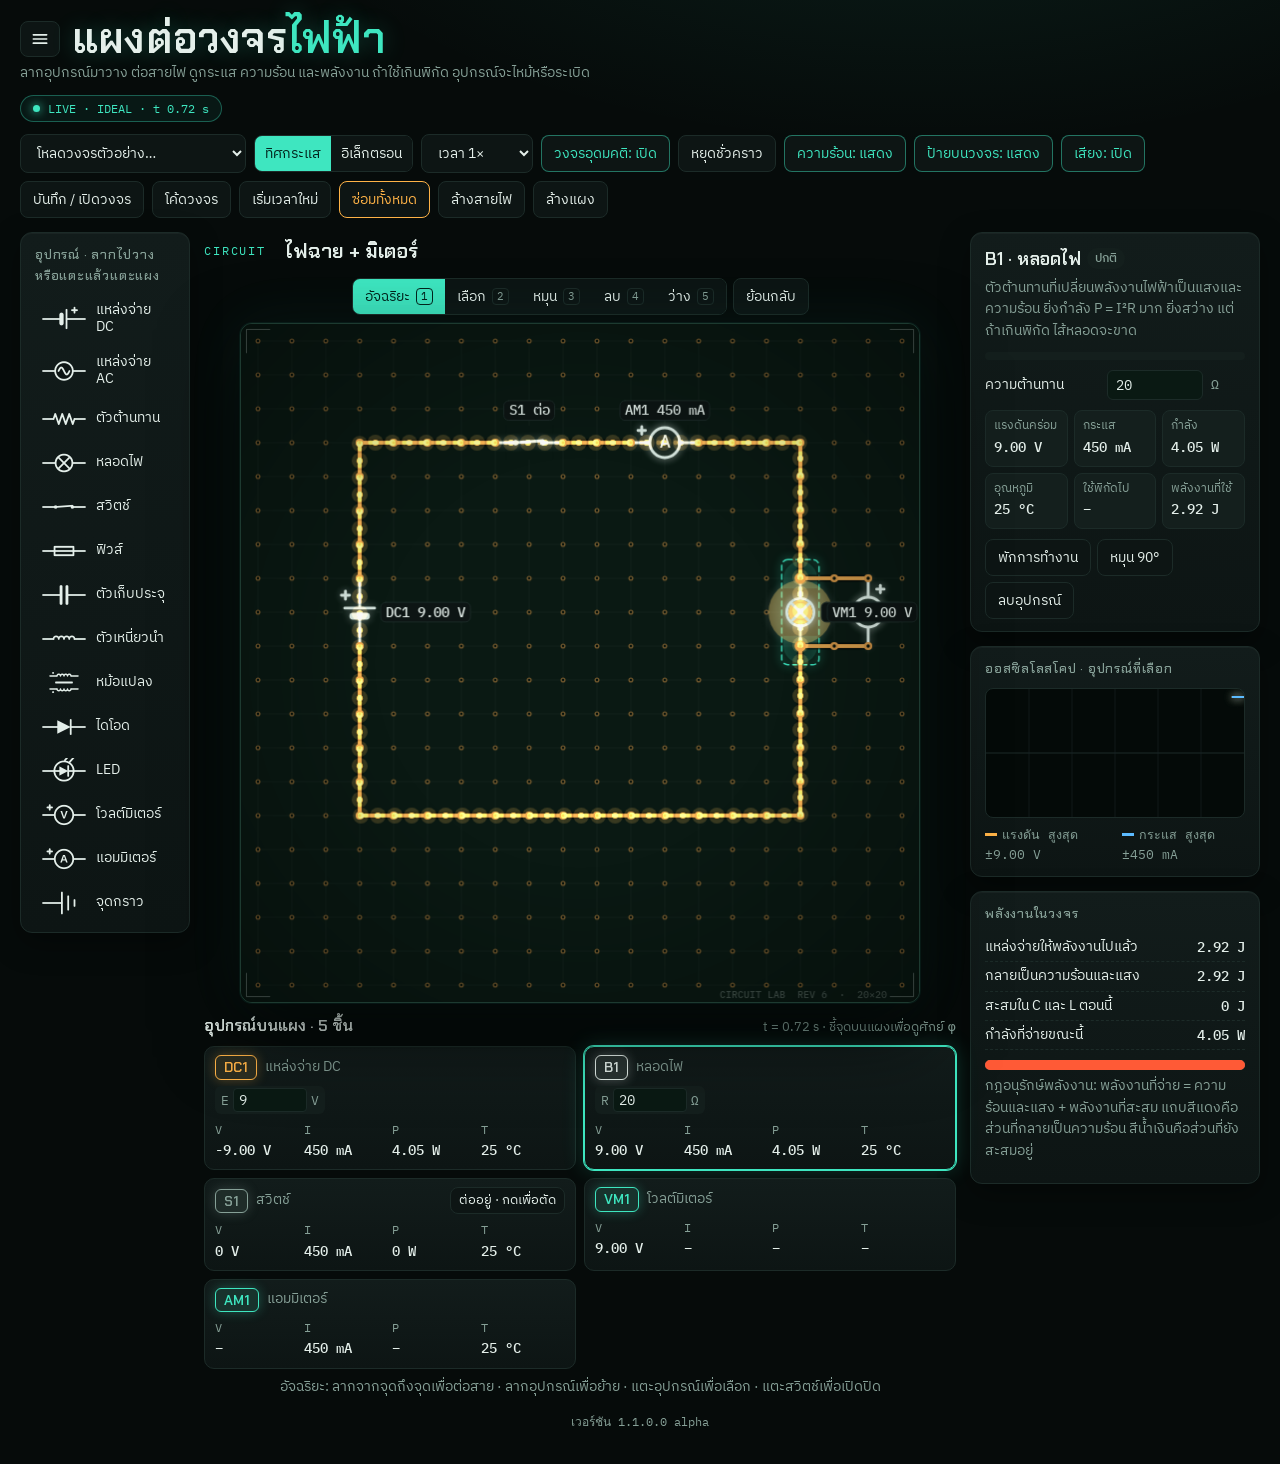
==== commit 09d89bb7: "Version 1.1.0.0 alpha: component and circuit pages in the menu, Thai/English The menu gets three ite" ====
--- a/index.html
+++ b/index.html
@@ -13,144 +13,155 @@
 <div class="app">
   <header>
     <div class="brand">
-      <div class="brandtop"><button id="menuBtn" class="menubtn" aria-controls="menuPanel" aria-expanded="false" aria-label="เมนู" title="เมนู"><svg viewBox="0 0 24 24" width="20" height="20" aria-hidden="true"><path d="M4 7h16M4 12h16M4 17h16" fill="none" stroke="currentColor" stroke-width="2" stroke-linecap="round"/></svg></button>
-      <h1>แผงต่อวงจร<em>ไฟฟ้า</em></h1></div>
-      <p class="sub">ลากอุปกรณ์มาวาง ต่อสายไฟ ดูกระแส ความร้อน และพลังงาน ถ้าใช้เกินพิกัด อุปกรณ์จะไหม้หรือระเบิด</p>
+      <div class="brandtop"><button id="menuBtn" class="menubtn" aria-controls="menuPanel" aria-expanded="false" aria-label="เมนู" title="เมนู" data-en-aria-label="Menu" data-en-title="Menu"><svg viewBox="0 0 24 24" width="20" height="20" aria-hidden="true"><path d="M4 7h16M4 12h16M4 17h16" fill="none" stroke="currentColor" stroke-width="2" stroke-linecap="round"/></svg></button>
+      <h1 data-en="Circuit &lt;em&gt;Simulation&lt;/em&gt;">แผงต่อวงจร<em>ไฟฟ้า</em></h1></div>
+      <p class="sub" data-en="Drag parts onto the board, wire them up, and watch current, heat and energy. Push a part past its rating and it burns out or explodes.">ลากอุปกรณ์มาวาง ต่อสายไฟ ดูกระแส ความร้อน และพลังงาน ถ้าใช้เกินพิกัด อุปกรณ์จะไหม้หรือระเบิด</p>
       <div class="live" id="live">LIVE · t 0.00 s</div>
     </div>
     <div class="bar">
-      <select id="preset" aria-label="วงจรตัวอย่าง">
-        <option value="">โหลดวงจรตัวอย่าง…</option>
-        <option value="flash">ไฟฉาย + มิเตอร์</option>
-        <option value="rc">ชาร์จตัวเก็บประจุ (RC)</option>
-        <option value="rect">ไดโอดเรียงกระแสครึ่งคลื่น (AC)</option>
-        <option value="par">หลอดไฟต่อขนาน</option>
-        <option value="led">LED กับตัวต้านทาน</option>
-        <option value="trans">หม้อแปลง 1:2 พร้อมโหลด (AC)</option>
-        <option value="boom">ตัวต้านทานเกินพิกัด (ระเบิด)</option>
-        <option value="fuse">ฟิวส์ป้องกันลัดวงจร</option>
-        <option value="short">ลัดวงจรถ่าน (ไม่มีฟิวส์)</option>
+      <select id="preset" aria-label="วงจรตัวอย่าง" data-en-aria-label="Example circuits">
+        <option value="" data-en="Load an example circuit…">โหลดวงจรตัวอย่าง…</option>
+        <option value="flash" data-en="Flashlight + meters">ไฟฉาย + มิเตอร์</option>
+        <option value="rc" data-en="Charging a capacitor (RC)">ชาร์จตัวเก็บประจุ (RC)</option>
+        <option value="rect" data-en="Half-wave diode rectifier (AC)">ไดโอดเรียงกระแสครึ่งคลื่น (AC)</option>
+        <option value="par" data-en="Bulbs in parallel">หลอดไฟต่อขนาน</option>
+        <option value="led" data-en="LED with a resistor">LED กับตัวต้านทาน</option>
+        <option value="trans" data-en="1:2 transformer with a load (AC)">หม้อแปลง 1:2 พร้อมโหลด (AC)</option>
+        <option value="boom" data-en="Overloaded resistor (explodes)">ตัวต้านทานเกินพิกัด (ระเบิด)</option>
+        <option value="fuse" data-en="A fuse against a short circuit">ฟิวส์ป้องกันลัดวงจร</option>
+        <option value="short" data-en="Shorted battery (no fuse)">ลัดวงจรถ่าน (ไม่มีฟิวส์)</option>
       </select>
-      <div class="seg" role="group" aria-label="แสดงการไหล">
-        <button id="mCur" aria-pressed="true">ทิศกระแส</button>
-        <button id="mEl" aria-pressed="false">อิเล็กตรอน</button>
+      <div class="seg" role="group" aria-label="แสดงการไหล" data-en-aria-label="Flow display">
+        <button id="mCur" aria-pressed="true" data-en="Current">ทิศกระแส</button>
+        <button id="mEl" aria-pressed="false" data-en="Electrons">อิเล็กตรอน</button>
       </div>
-      <select id="speed" aria-label="ความเร็วเวลา">
-        <option value="0.1">เวลา 0.1×</option>
-        <option value="0.25">เวลา 0.25×</option>
-        <option value="0.5">เวลา 0.5×</option>
-        <option value="1" selected>เวลา 1×</option>
+      <select id="speed" aria-label="ความเร็วเวลา" data-en-aria-label="Time speed">
+        <option value="0.1" data-en="Speed 0.1×">เวลา 0.1×</option>
+        <option value="0.25" data-en="Speed 0.25×">เวลา 0.25×</option>
+        <option value="0.5" data-en="Speed 0.5×">เวลา 0.5×</option>
+        <option value="1" selected data-en="Speed 1×">เวลา 1×</option>
       </select>
-      <button id="ideal" aria-pressed="true" title="อุดมคติ: แหล่งจ่ายไม่มีความต้านทานภายใน แอมมิเตอร์ สวิตช์ และฟิวส์ไม่มีความต้านทาน โวลต์มิเตอร์ไม่ดึงกระแส ไดโอดไม่มีแรงดันตก อุปกรณ์ไม่ร้อนและไม่ไหม้">วงจรอุดมคติ: เปิด</button>
+      <button id="ideal" aria-pressed="true" title="อุดมคติ: แหล่งจ่ายไม่มีความต้านทานภายใน แอมมิเตอร์ สวิตช์ และฟิวส์ไม่มีความต้านทาน โวลต์มิเตอร์ไม่ดึงกระแส ไดโอดไม่มีแรงดันตก อุปกรณ์ไม่ร้อนและไม่ไหม้" data-en-title="Ideal: sources have no internal resistance; ammeters, switches and fuses have no resistance; voltmeters draw no current; diodes have no voltage drop; nothing heats up or burns">วงจรอุดมคติ: เปิด</button>
       <button id="play">หยุดชั่วคราว</button>
       <button id="heat" aria-pressed="true">ความร้อน: แสดง</button>
       <button id="lbl" aria-pressed="true">ป้ายบนวงจร: แสดง</button>
-      <button id="snd" aria-pressed="true" title="เสียงคลิก และเสียงแจ้งเมื่อวงจรมีไฟไหล">เสียง: เปิด</button>
-      <button id="saveBtn" aria-expanded="false">บันทึก / เปิดวงจร</button>
-      <button id="codeBtn" aria-expanded="false">โค้ดวงจร</button>
-      <button id="reset">เริ่มเวลาใหม่</button>
-      <button id="fixall" class="danger">ซ่อมทั้งหมด</button>
-      <button id="clearW">ล้างสายไฟ</button>
-      <button id="clear">ล้างแผง</button>
+      <button id="snd" aria-pressed="true" title="เสียงคลิก และเสียงแจ้งเมื่อวงจรมีไฟไหล" data-en-title="Click sounds, and a chime when current starts to flow">เสียง: เปิด</button>
+      <button id="saveBtn" aria-expanded="false" data-en="Save / open">บันทึก / เปิดวงจร</button>
+      <button id="codeBtn" aria-expanded="false" data-en="Circuit code">โค้ดวงจร</button>
+      <button id="reset" data-en="Restart time">เริ่มเวลาใหม่</button>
+      <button id="fixall" class="danger" data-en="Repair all">ซ่อมทั้งหมด</button>
+      <button id="clearW" data-en="Clear wires">ล้างสายไฟ</button>
+      <button id="clear" data-en="Clear board">ล้างแผง</button>
     </div>
   </header>
 
   <div id="menuPanel" class="menuw" hidden>
-  <nav class="menubox" role="dialog" aria-label="เมนู">
-    <div class="chd"><h2>เมนู</h2><button id="menuClose" class="xbtn" aria-label="ปิด" title="ปิด"><svg viewBox="0 0 24 24" width="18" height="18" aria-hidden="true"><path d="M6 6l12 12M18 6 6 18" fill="none" stroke="currentColor" stroke-width="2" stroke-linecap="round"/></svg></button></div>
-    <div class="menubody"><p class="menuempty">ยังไม่มีรายการ</p></div>
+  <nav class="menubox" role="dialog" aria-label="เมนู" data-en-aria-label="Menu">
+    <div class="chd"><h2 data-en="Menu">เมนู</h2><button id="menuClose" class="xbtn" aria-label="ปิด" title="ปิด" data-en-aria-label="Close" data-en-title="Close"><svg viewBox="0 0 24 24" width="18" height="18" aria-hidden="true"><path d="M6 6l12 12M18 6 6 18" fill="none" stroke="currentColor" stroke-width="2" stroke-linecap="round"/></svg></button></div>
+    <div class="menubody">
+      <button class="mitem" data-go="devs"><canvas width="96" height="52" aria-hidden="true"></canvas><span><b data-en="Components">อุปกรณ์</b><small data-en="Every part on the board: what it does, how it behaves, a basic circuit">อุปกรณ์ทุกชิ้นบนแผง ทำอะไร พฤติกรรม และวงจรพื้นฐาน</small></span></button>
+      <button class="mitem" data-go="circs"><canvas width="96" height="52" aria-hidden="true"></canvas><span><b data-en="Circuits">วงจร</b><small data-en="Kinds of circuits, and ideas like nodes and short circuits">วงจรแบบต่างๆ และแนวคิดอย่างโหนดกับวงจรลัด</small></span></button>
+      <div class="mlang"><b data-en="Language">ภาษา</b><div class="seg" role="group" aria-label="ภาษา" data-en-aria-label="Language"><button data-lang="th" aria-pressed="true">ไทย</button><button data-lang="en" aria-pressed="false">English</button></div></div>
+    </div>
   </nav>
 </div>
+  <div id="docPage" class="docw" hidden>
+    <div class="docbox" role="dialog" aria-modal="true" aria-labelledby="docTitle">
+      <div class="dochd"><button id="docBack" class="xbtn" aria-label="ย้อนกลับ" title="ย้อนกลับ" data-en-aria-label="Back" data-en-title="Back"><svg viewBox="0 0 24 24" width="18" height="18" aria-hidden="true"><path d="M15 5l-7 7 7 7" fill="none" stroke="currentColor" stroke-width="2" stroke-linecap="round" stroke-linejoin="round"/></svg></button><h2 id="docTitle"></h2><button id="docClose" class="xbtn" aria-label="ปิด" title="ปิด" data-en-aria-label="Close" data-en-title="Close"><svg viewBox="0 0 24 24" width="18" height="18" aria-hidden="true"><path d="M6 6l12 12M18 6 6 18" fill="none" stroke="currentColor" stroke-width="2" stroke-linecap="round"/></svg></button></div>
+      <div id="docBody" class="docbody"></div>
+    </div>
+  </div>
   <div id="confirm" class="modal" hidden>
     <div class="mbox" role="alertdialog" aria-modal="true" aria-labelledby="qTitle" aria-describedby="qMsg">
-      <p class="kicker">ยืนยันก่อนดำเนินการ</p>
+      <p class="kicker" data-en="Please confirm">ยืนยันก่อนดำเนินการ</p>
       <h2 id="qTitle"></h2>
       <p id="qMsg"></p>
-      <div class="bar"><button id="cNo">ยกเลิก</button><button id="cOk">ยืนยัน</button></div>
+      <div class="bar"><button id="cNo" data-en="Cancel">ยกเลิก</button><button id="cOk">ยืนยัน</button></div>
     </div>
   </div>
   <div id="toastf" class="toastf" role="status" aria-live="polite" hidden><span id="tKick"></span><b id="tText"></b></div>
 
   <div id="savePanel" class="card savep" hidden>
-    <h2 style="margin:0 0 8px;font-family:var(--f-display);font-weight:500;font-size:13px;letter-spacing:.06em;color:var(--muted)">วงจรที่บันทึกไว้ในเบราว์เซอร์นี้</h2>
-    <div class="saverow"><input id="sName" maxlength="40" placeholder="วงจรไฟฉายของฉัน" aria-label="ชื่อวงจร"><button id="sSave">บันทึกวงจรนี้</button><button id="sClose">ปิด</button></div>
+    <h2 style="margin:0 0 8px;font-family:var(--f-display);font-weight:500;font-size:13px;letter-spacing:.06em;color:var(--muted)" data-en="Circuits saved in this browser">วงจรที่บันทึกไว้ในเบราว์เซอร์นี้</h2>
+    <div class="saverow"><input id="sName" maxlength="40" placeholder="วงจรไฟฉายของฉัน" aria-label="ชื่อวงจร" data-en-placeholder="My flashlight circuit" data-en-aria-label="Circuit name"><button id="sSave" data-en="Save this circuit">บันทึกวงจรนี้</button><button id="sClose" data-en="Close">ปิด</button></div>
     <p id="sMsg" class="desc" style="margin:6px 0 0"></p>
     <ul id="sList" class="slist"></ul>
   </div>
 
   <div id="codePanel" class="modal codem" hidden>
     <div class="mbox cbox savep" role="dialog" aria-modal="true" aria-labelledby="cHead">
-      <div class="chd"><h2 id="cHead">นำเข้าโค้ดวงจร</h2><button id="cClose" class="xbtn" aria-label="ปิด" title="ปิด"><svg viewBox="0 0 24 24" width="18" height="18" aria-hidden="true"><path d="M6 6l12 12M18 6 6 18" fill="none" stroke="currentColor" stroke-width="2" stroke-linecap="round"/></svg></button></div>
-      <div class="clab"><label for="cPrompt">พร็อมต์ให้ AI เขียนโค้ดจากรูปวงจร (ภาษาอังกฤษ)</label><button id="cPromptCopy" class="cpy" title="คัดลอกพร็อมต์"><svg viewBox="0 0 24 24" width="16" height="16" aria-hidden="true"><rect x="9" y="9" width="11" height="11" rx="2" fill="none" stroke="currentColor" stroke-width="2"/><path d="M5 15V5a1 1 0 0 1 1-1h10" fill="none" stroke="currentColor" stroke-width="2" stroke-linecap="round"/></svg><span>คัดลอก</span></button></div>
+      <div class="chd"><h2 id="cHead" data-en="Import circuit code">นำเข้าโค้ดวงจร</h2><button id="cClose" class="xbtn" aria-label="ปิด" title="ปิด" data-en-aria-label="Close" data-en-title="Close"><svg viewBox="0 0 24 24" width="18" height="18" aria-hidden="true"><path d="M6 6l12 12M18 6 6 18" fill="none" stroke="currentColor" stroke-width="2" stroke-linecap="round"/></svg></button></div>
+      <div class="clab"><label for="cPrompt" data-en="Prompt that lets an AI write the code from a circuit picture">พร็อมต์ให้ AI เขียนโค้ดจากรูปวงจร (ภาษาอังกฤษ)</label><button id="cPromptCopy" class="cpy" title="คัดลอกพร็อมต์" data-en-title="Copy the prompt"><svg viewBox="0 0 24 24" width="16" height="16" aria-hidden="true"><rect x="9" y="9" width="11" height="11" rx="2" fill="none" stroke="currentColor" stroke-width="2"/><path d="M5 15V5a1 1 0 0 1 1-1h10" fill="none" stroke="currentColor" stroke-width="2" stroke-linecap="round"/></svg><span data-en="Copy">คัดลอก</span></button></div>
       <textarea id="cPrompt" readonly spellcheck="false"></textarea>
-      <p class="desc chint">คัดลอกพร็อมต์ไปวางในแชต AI พร้อมแนบรูปวงจร แล้วนำโค้ดที่ได้มาวางในช่องด้านล่าง</p>
-      <label for="cCode" class="clab">โค้ดวงจร</label>
-      <textarea id="cCode" spellcheck="false" placeholder="วางโค้ดที่ได้จาก AI ที่นี่ ขึ้นต้นด้วย CIRCUIT v1 …"></textarea>
+      <p class="desc chint" data-en="Paste the prompt into an AI chat together with a picture of the circuit, then paste the code it gives you below.">คัดลอกพร็อมต์ไปวางในแชต AI พร้อมแนบรูปวงจร แล้วนำโค้ดที่ได้มาวางในช่องด้านล่าง</p>
+      <label for="cCode" class="clab" data-en="Circuit code">โค้ดวงจร</label>
+      <textarea id="cCode" spellcheck="false" placeholder="วางโค้ดที่ได้จาก AI ที่นี่ ขึ้นต้นด้วย CIRCUIT v1 …" data-en-placeholder="Paste the code from the AI here, starting with CIRCUIT v1 …"></textarea>
       <p id="cMsg" class="desc" style="margin:0"></p>
       <ul id="cErr" class="errs"></ul>
-      <div class="csub"><button id="cImport" class="primary">นำเข้าวงจร</button></div>
-      <div class="cmore"><button id="cExport">ดึงโค้ดจากวงจรบนแผง</button><button id="cCopy">คัดลอกโค้ด</button><button id="cSample">ใส่ตัวอย่าง</button></div>
-      <details class="cheatd"><summary>สรุปรูปแบบโค้ด</summary>
+      <div class="csub"><button id="cImport" class="primary" data-en="Import circuit">นำเข้าวงจร</button></div>
+      <div class="cmore"><button id="cExport" data-en="Take code from the board">ดึงโค้ดจากวงจรบนแผง</button><button id="cCopy" data-en="Copy code">คัดลอกโค้ด</button><button id="cSample" data-en="Insert example">ใส่ตัวอย่าง</button></div>
+      <details class="cheatd"><summary data-en="Code format summary">สรุปรูปแบบโค้ด</summary>
       <div class="cheat">
-        <span><b>DC</b> a b E= Pmax=</span><span><b>AC</b> a b E= f= Pmax=</span><span><b>R</b> a b R= Pmax=</span><span><b>B</b> a b R= Pmax=  (หลอดไฟ)</span>
-        <span><b>S</b> a b on=1|0 Pmax=</span><span><b>F</b> a b Imax=  (ฟิวส์)</span><span><b>C</b> a b C=(µF) Vmax=</span><span><b>L</b> a b L=(H) Imax=</span>
-        <span><b>D</b> a b Pmax=  (ไดโอด a→b)</span><span><b>LED</b> a b color= Pmax=</span><span><b>VM</b> a b  (อ่าน Va−Vb)</span><span><b>AM</b> a b  (อ่านกระแส a→b)</span>
-        <span><b>TP</b> a b grp= L= n= k= Imax=  (ขดปฐมภูมิ)</span><span><b>TS</b> a b grp= Imax=  (ขดทุติยภูมิ)</span><span><b>GND</b> a b  (กราว ต่อที่ขา a)</span>
-        <span><b>W</b> x,y x,y …  (สายไฟหลายจุด)</span><span>ทุกชิ้นใส่ <b>name=</b> ได้</span><span>DC, AC: ขั้วบวกคือจุด b</span><span>ขาอุปกรณ์ห่างกัน 2 ช่องเสมอ</span>
+        <span><b>DC</b> a b E= Pmax=</span><span><b>AC</b> a b E= f= Pmax=</span><span><b>R</b> a b R= Pmax=</span><span data-en="&lt;b&gt;B&lt;/b&gt; a b R= Pmax=  (bulb)"><b>B</b> a b R= Pmax=  (หลอดไฟ)</span>
+        <span><b>S</b> a b on=1|0 Pmax=</span><span data-en="&lt;b&gt;F&lt;/b&gt; a b Imax=  (fuse)"><b>F</b> a b Imax=  (ฟิวส์)</span><span><b>C</b> a b C=(µF) Vmax=</span><span><b>L</b> a b L=(H) Imax=</span>
+        <span data-en="&lt;b&gt;D&lt;/b&gt; a b Pmax=  (diode a→b)"><b>D</b> a b Pmax=  (ไดโอด a→b)</span><span><b>LED</b> a b color= Pmax=</span><span data-en="&lt;b&gt;VM&lt;/b&gt; a b  (reads Va−Vb)"><b>VM</b> a b  (อ่าน Va−Vb)</span><span data-en="&lt;b&gt;AM&lt;/b&gt; a b  (reads current a→b)"><b>AM</b> a b  (อ่านกระแส a→b)</span>
+        <span data-en="&lt;b&gt;TP&lt;/b&gt; a b grp= L= n= k= Imax=  (primary coil)"><b>TP</b> a b grp= L= n= k= Imax=  (ขดปฐมภูมิ)</span><span data-en="&lt;b&gt;TS&lt;/b&gt; a b grp= Imax=  (secondary coil)"><b>TS</b> a b grp= Imax=  (ขดทุติยภูมิ)</span><span data-en="&lt;b&gt;GND&lt;/b&gt; a b  (ground, connect leg a)"><b>GND</b> a b  (กราว ต่อที่ขา a)</span>
+        <span data-en="&lt;b&gt;W&lt;/b&gt; x,y x,y …  (wire through several points)"><b>W</b> x,y x,y …  (สายไฟหลายจุด)</span><span data-en="Any part can have &lt;b&gt;name=&lt;/b&gt;">ทุกชิ้นใส่ <b>name=</b> ได้</span><span data-en="DC, AC: positive terminal is point b">DC, AC: ขั้วบวกคือจุด b</span><span data-en="Part legs are always 2 cells apart">ขาอุปกรณ์ห่างกัน 2 ช่องเสมอ</span>
       </div></details>
     </div>
   </div>
 
   <div class="main">
     <aside class="palette" id="palette">
-      <h2>อุปกรณ์ · ลากไปวาง หรือแตะแล้วแตะแผง</h2>
+      <h2 data-en="Parts · drag to place, or tap then tap the board">อุปกรณ์ · ลากไปวาง หรือแตะแล้วแตะแผง</h2>
     </aside>
 
     <section class="boardwrap" id="wrap">
-      <div class="ctitle"><span>CIRCUIT</span><input id="cTitle" maxlength="60" aria-label="ชื่อวงจร แก้ไขได้" value="วงจรของฉัน"></div>
-      <div class="tools" role="toolbar" aria-label="เครื่องมือบนแผง">
-        <button id="palBtn" class="palbtn" aria-controls="palette" aria-expanded="true" aria-label="แถบอุปกรณ์" title="ย่อหรือขยายแถบอุปกรณ์"><svg viewBox="0 0 24 24" width="18" height="18" aria-hidden="true"><rect x="4" y="5" width="16" height="14" rx="2" fill="none" stroke="currentColor" stroke-width="2"/><path d="M10 5v14" fill="none" stroke="currentColor" stroke-width="2"/></svg></button>
+      <div class="ctitle"><span>CIRCUIT</span><input id="cTitle" maxlength="60" aria-label="ชื่อวงจร แก้ไขได้" data-en-aria-label="Circuit name, editable" value="วงจรของฉัน"></div>
+      <div class="tools" role="toolbar" aria-label="เครื่องมือบนแผง" data-en-aria-label="Board tools">
+        <button id="palBtn" class="palbtn" aria-controls="palette" aria-expanded="true" aria-label="แถบอุปกรณ์" title="ย่อหรือขยายแถบอุปกรณ์" data-en-aria-label="Parts bar" data-en-title="Fold or unfold the parts bar"><svg viewBox="0 0 24 24" width="18" height="18" aria-hidden="true"><rect x="4" y="5" width="16" height="14" rx="2" fill="none" stroke="currentColor" stroke-width="2"/><path d="M10 5v14" fill="none" stroke="currentColor" stroke-width="2"/></svg></button>
         <div class="seg" id="toolSeg">
-          <button data-tool="smart" aria-pressed="true" title="แบบเดิม: ลากจุดเพื่อต่อสาย ลากอุปกรณ์เพื่อย้าย แตะเพื่อเลือก แตะสวิตช์เพื่อเปิดปิด">อัจฉริยะ <kbd>1</kbd></button>
-          <button data-tool="select" aria-pressed="false" title="คลิกที่จุดหรืออุปกรณ์เพื่อปรับค่า พัก หรือลบ">เลือก <kbd>2</kbd></button>
-          <button data-tool="rotate" aria-pressed="false" title="คลิกอุปกรณ์เพื่อหมุนตามเข็มนาฬิกา 90°">หมุน <kbd>3</kbd></button>
-          <button data-tool="delete" aria-pressed="false" title="คลิกที่จุดเพื่อลบทุกอย่างที่ต่ออยู่ตรงนั้น">ลบ <kbd>4</kbd></button>
-          <button data-tool="idle" aria-pressed="false" title="คลิกบนแผงแล้วไม่มีอะไรเปลี่ยน">ว่าง <kbd>5</kbd></button>
+          <button data-tool="smart" aria-pressed="true" title="แบบเดิม: ลากจุดเพื่อต่อสาย ลากอุปกรณ์เพื่อย้าย แตะเพื่อเลือก แตะสวิตช์เพื่อเปิดปิด" data-en-title="Drag nodes to wire, drag parts to move, tap to select, tap a switch to flip it" data-en="Smart &lt;kbd&gt;1&lt;/kbd&gt;">อัจฉริยะ <kbd>1</kbd></button>
+          <button data-tool="select" aria-pressed="false" title="คลิกที่จุดหรืออุปกรณ์เพื่อปรับค่า พัก หรือลบ" data-en-title="Click a node or part to edit, disable or delete it" data-en="Select &lt;kbd&gt;2&lt;/kbd&gt;">เลือก <kbd>2</kbd></button>
+          <button data-tool="rotate" aria-pressed="false" title="คลิกอุปกรณ์เพื่อหมุนตามเข็มนาฬิกา 90°" data-en-title="Click a part to rotate it 90° clockwise" data-en="Rotate &lt;kbd&gt;3&lt;/kbd&gt;">หมุน <kbd>3</kbd></button>
+          <button data-tool="delete" aria-pressed="false" title="คลิกที่จุดเพื่อลบทุกอย่างที่ต่ออยู่ตรงนั้น" data-en-title="Click a node to delete everything connected there" data-en="Delete &lt;kbd&gt;4&lt;/kbd&gt;">ลบ <kbd>4</kbd></button>
+          <button data-tool="idle" aria-pressed="false" title="คลิกบนแผงแล้วไม่มีอะไรเปลี่ยน" data-en-title="Clicking the board changes nothing" data-en="Idle &lt;kbd&gt;5&lt;/kbd&gt;">ว่าง <kbd>5</kbd></button>
         </div>
-        <button id="undo" title="ย้อนกลับ (Ctrl+Z)" aria-label="ย้อนกลับ"><svg viewBox="0 0 24 24" width="18" height="18" aria-hidden="true"><path d="M9 4 4 9l5 5M4 9h10a6 6 0 0 1 0 12h-3" fill="none" stroke="currentColor" stroke-width="2" stroke-linecap="round" stroke-linejoin="round"/></svg><span>ย้อนกลับ</span></button>
+        <button id="undo" title="ย้อนกลับ (Ctrl+Z)" aria-label="ย้อนกลับ" data-en-title="Undo (Ctrl+Z)" data-en-aria-label="Undo"><svg viewBox="0 0 24 24" width="18" height="18" aria-hidden="true"><path d="M9 4 4 9l5 5M4 9h10a6 6 0 0 1 0 12h-3" fill="none" stroke="currentColor" stroke-width="2" stroke-linecap="round" stroke-linejoin="round"/></svg><span data-en="Undo">ย้อนกลับ</span></button>
       </div>
       <div class="stage" id="stage">
-        <canvas id="board" aria-label="แผงโนดสำหรับต่อวงจร"></canvas>
-        <div id="pop" class="pop" role="dialog" aria-label="จัดการสิ่งที่เลือก" hidden></div>
+        <canvas id="board" aria-label="แผงโนดสำหรับต่อวงจร" data-en-aria-label="Node board for building circuits"></canvas>
+        <div id="pop" class="pop" role="dialog" aria-label="จัดการสิ่งที่เลือก" data-en-aria-label="Selected items" hidden></div>
       </div>
       <div class="vhead"><b id="vTitle">อุปกรณ์บนแผง</b><span id="vSub">t = 0.00 s</span></div>
       <div id="clist" class="clist"></div>
       <div id="status"></div>
-      <div id="warn" hidden>กระแสสูงผิดปกติ วงจรอาจลัดวงจร ลองเพิ่มตัวต้านทานในเส้นทางนั้น</div>
+      <div id="warn" hidden data-en="Unusually large current: the circuit may be shorted. Try adding a resistor in that path.">กระแสสูงผิดปกติ วงจรอาจลัดวงจร ลองเพิ่มตัวต้านทานในเส้นทางนั้น</div>
     </section>
 
     <aside class="side">
       <div class="card" id="insp"></div>
       <div class="card">
-        <h2 style="margin:0 0 8px">ออสซิลโลสโคป · อุปกรณ์ที่เลือก</h2>
+        <h2 style="margin:0 0 8px" data-en="Oscilloscope · selected part">ออสซิลโลสโคป · อุปกรณ์ที่เลือก</h2>
         <canvas id="scope"></canvas>
-        <div class="legend"><span><i style="background:var(--copper)"></i>แรงดัน <span id="sV">–</span></span><span><i style="background:var(--electron)"></i>กระแส <span id="sI">–</span></span></div>
+        <div class="legend"><span><i style="background:var(--copper)"></i><span data-en="Voltage">แรงดัน</span> <span id="sV">–</span></span><span><i style="background:var(--electron)"></i><span data-en="Current">กระแส</span> <span id="sI">–</span></span></div>
       </div>
       <div class="card">
-        <h2 style="margin:0 0 8px">พลังงานในวงจร</h2>
-        <div class="erow"><span>แหล่งจ่ายให้พลังงานไปแล้ว</span><b id="eSup">0 J</b></div>
-        <div class="erow"><span>กลายเป็นความร้อนและแสง</span><b id="eHeat">0 J</b></div>
-        <div class="erow"><span>สะสมใน C และ L ตอนนี้</span><b id="eSto">0 J</b></div>
-        <div class="erow"><span>กำลังที่จ่ายขณะนี้</span><b id="pNow">0 W</b></div>
+        <h2 style="margin:0 0 8px" data-en="Energy in the circuit">พลังงานในวงจร</h2>
+        <div class="erow"><span data-en="Energy supplied so far">แหล่งจ่ายให้พลังงานไปแล้ว</span><b id="eSup">0 J</b></div>
+        <div class="erow"><span data-en="Turned into heat and light">กลายเป็นความร้อนและแสง</span><b id="eHeat">0 J</b></div>
+        <div class="erow"><span data-en="Stored in C and L now">สะสมใน C และ L ตอนนี้</span><b id="eSto">0 J</b></div>
+        <div class="erow"><span data-en="Power supplied now">กำลังที่จ่ายขณะนี้</span><b id="pNow">0 W</b></div>
         <div class="ebar" aria-hidden="true"><span id="bHeat" style="background:var(--heat);width:0"></span><span id="bSto" style="background:var(--accent);width:0"></span></div>
-        <p class="desc" style="margin:0">กฎอนุรักษ์พลังงาน: พลังงานที่จ่าย = ความร้อนและแสง + พลังงานที่สะสม แถบสีแดงคือส่วนที่กลายเป็นความร้อน สีน้ำเงินคือส่วนที่ยังสะสมอยู่</p>
+        <p class="desc" style="margin:0" data-en="Conservation of energy: energy supplied = heat and light + energy stored. The red bar is the part that became heat, the blue bar the part still stored.">กฎอนุรักษ์พลังงาน: พลังงานที่จ่าย = ความร้อนและแสง + พลังงานที่สะสม แถบสีแดงคือส่วนที่กลายเป็นความร้อน สีน้ำเงินคือส่วนที่ยังสะสมอยู่</p>
         <ul id="log" aria-live="polite"></ul>
       </div>
     </aside>
   </div>
-  <p class="ver" hidden><a id="ver" href="#" target="_blank" rel="noopener" title="ดูบันทึกการแก้ไข"></a></p>
+  <p class="ver" hidden><a id="ver" href="#" target="_blank" rel="noopener" title="ดูบันทึกการแก้ไข" data-en-title="See the change log"></a></p>
 </div>
 
+<script src="knowledge.js"></script>
 <script src="app.js"></script>
 </body>
 </html>
--- a/style.css
+++ b/style.css
@@ -198,7 +198,73 @@
 .menubtn[aria-expanded="true"]{color:var(--accent);border-color:rgba(62,230,192,.45)}
 .menuw{position:fixed;inset:0;z-index:44;background:rgba(2,6,5,.6);animation:fadeIn .15s ease-out}
 .menubox{position:absolute;left:0;top:0;bottom:0;width:min(300px,86vw);background:linear-gradient(var(--panel-hi),var(--panel));border-right:1px solid var(--accent);box-shadow:20px 0 60px rgba(0,0,0,.6);padding:calc(env(safe-area-inset-top,0px) + 14px) 14px 14px calc(env(safe-area-inset-left,0px) + 14px);display:flex;flex-direction:column;gap:10px;overflow-y:auto;animation:menuIn .2s ease-out}
-.menuempty{color:var(--muted);font-size:13px;margin:0}
+.menubody{display:flex;flex-direction:column;gap:8px}
+.mitem{display:flex;align-items:center;gap:12px;text-align:left;padding:10px 12px;border-radius:10px;background:var(--chip)}
+.mitem:hover{border-color:var(--accent)}
+.mitem canvas{width:48px;height:26px;flex:none}
+.mitem span{display:flex;flex-direction:column;min-width:0}
+.mitem b{font-family:var(--f-display);font-weight:600;font-size:16px;line-height:1.3}
+.mitem small{color:var(--muted);font-size:12.5px;line-height:1.35}
+.mlang{display:flex;align-items:center;justify-content:space-between;flex-wrap:wrap;gap:8px 10px;margin-top:6px;padding:10px 12px;border:1px solid var(--line);border-radius:10px}
+.mlang b{font-family:var(--f-display);font-weight:600;font-size:15px}
+/* explanation pages (menu: components, circuits) */
+body.noscroll{overflow:hidden}
+.docw{position:fixed;inset:0;z-index:46;display:flex;justify-content:center;background:rgba(2,6,5,.78);animation:fadeIn .15s ease-out}
+.docbox{width:min(840px,100%);height:100%;overflow-y:auto;overscroll-behavior:contain;background:var(--bg);border-inline:1px solid var(--line);padding:0 max(16px,env(safe-area-inset-right,0px)) 40px max(16px,env(safe-area-inset-left,0px))}
+.dochd{position:sticky;top:0;z-index:3;display:flex;align-items:center;gap:10px;padding:calc(env(safe-area-inset-top,0px) + 12px) 0 10px;background:var(--bg);border-bottom:1px solid var(--line)}
+.dochd h2{flex:1;min-width:0;margin:0;font-family:var(--f-display);font-weight:600;font-size:20px;text-align:center;overflow-wrap:anywhere;text-wrap:balance}
+.docbody{padding-top:4px}
+.docbody p{margin:0 0 8px}
+.dlead{color:var(--muted);font-size:14px;margin:12px 0 0!important}
+.dgrp{font-family:var(--f-display);font-weight:500;font-size:13px;letter-spacing:.06em;color:var(--muted);margin:18px 2px 8px}
+.dlist{display:grid;grid-template-columns:repeat(auto-fill,minmax(300px,1fr));gap:8px}
+.ditem,.citem{display:flex;align-items:center;gap:12px;text-align:left;padding:10px 12px;border-radius:10px;background:linear-gradient(var(--panel-hi),var(--panel))}
+.ditem:hover,.citem:hover{border-color:var(--accent)}
+.ditem canvas{width:64px;height:34px;flex:none}
+.ditem>span,.citem>span{display:flex;flex-direction:column;min-width:0;flex:1}
+.ditem b,.citem b{font-family:var(--f-display);font-weight:600;font-size:15px;line-height:1.3}
+.ditem small,.citem small{color:var(--muted);font-size:12.5px;line-height:1.4;display:-webkit-box;-webkit-line-clamp:2;-webkit-box-orient:vertical;overflow:hidden}
+.code{font-family:var(--f-mono);font-style:normal;font-size:11.5px;color:var(--accent);border:1px solid var(--line);border-radius:5px;padding:0 5px;flex:none}
+.clist2{display:grid;grid-template-columns:repeat(auto-fill,minmax(330px,1fr));gap:8px}
+.citem{align-items:flex-start}
+.citem canvas{width:124px;height:88px;flex:none;border-radius:6px;border:1px solid var(--line)}
+.citem i{font-style:normal;font-size:12px;color:var(--copper);line-height:1.4}
+.dhead{display:flex;gap:16px;align-items:center;margin:14px 0 4px}
+.dbig{width:140px;height:84px;flex:none;background:linear-gradient(var(--panel-hi),var(--panel));border:1px solid var(--line);border-radius:12px}
+.dkick{font-family:var(--f-mono);font-size:12px;color:var(--accent);margin:0!important;letter-spacing:.02em}
+.dname{font-family:var(--f-display);font-weight:600;font-size:24px;margin:0 0 4px;line-height:1.25}
+.docbody section{margin-top:18px}
+.docbody h4{font-family:var(--f-display);font-weight:600;font-size:15px;margin:0 0 6px;color:var(--ink)}
+.docbody ul{margin:0;padding-left:20px}
+.docbody li{margin:2px 0}
+.fchips{display:flex;flex-wrap:wrap;gap:6px}
+.fchips span{font-family:var(--f-mono);font-size:13px;background:var(--chip);border:1px solid var(--line);border-radius:6px;padding:3px 8px}
+.dtab{width:100%;border-collapse:collapse;font-size:14px}
+.dtab th,.dtab td{border-bottom:1px solid var(--line);padding:6px 8px 6px 0;text-align:left;vertical-align:top}
+.dtab th{color:var(--muted);font-weight:500;font-size:12.5px}
+.dtab td:first-child,.dtab td.num{font-family:var(--f-mono);white-space:nowrap}
+.dmodes{display:grid;grid-template-columns:1fr 1fr;gap:10px}
+.dmodes>div,.dtry{background:linear-gradient(var(--panel-hi),var(--panel));border:1px solid var(--line);border-radius:10px;padding:10px 12px}
+.dmodes p,.dtry p{margin:0}
+.dtry{border-color:rgba(62,230,192,.35)}
+.dcap{color:var(--muted);font-size:13.5px}
+.mini{position:relative;border:1px solid var(--line);border-radius:12px;overflow:hidden;background:var(--board);margin-top:12px}
+.mini canvas{display:block;width:100%}
+.mini .mre{position:absolute;right:8px;top:8px;padding:3px 10px;font-size:12.5px;background:rgba(13,21,20,.85)}
+.dacts{display:flex;flex-wrap:wrap;gap:8px;margin-top:12px}
+.rlist{display:flex;flex-direction:column;gap:6px}
+.rrow{display:flex;flex-wrap:wrap;align-items:baseline;gap:2px 10px;background:linear-gradient(var(--panel-hi),var(--panel));border:1px solid var(--line);border-radius:10px;padding:8px 12px}
+.rrow code{font-family:var(--f-mono);color:var(--accent);font-size:13.5px}
+.rrow b{font-family:var(--f-mono);font-weight:500;font-size:15px}
+.rrow em{font-style:normal;font-size:12px;color:var(--muted);border:1px solid var(--line);border-radius:999px;padding:0 8px}
+.rrow small{flex-basis:100%;color:var(--muted);font-size:13px;line-height:1.45}
+@media (max-width:600px){
+  .dmodes{grid-template-columns:1fr}
+  .dbig{width:108px;height:66px}
+  .dname{font-size:21px}
+  .clist2{grid-template-columns:1fr}
+  .citem canvas{width:104px;height:74px}
+}
 @keyframes menuIn{from{transform:translateX(-24px);opacity:0}to{transform:none;opacity:1}}
 @media (prefers-reduced-motion:reduce){.menubox{animation:none}}
 #undo svg{flex:none}
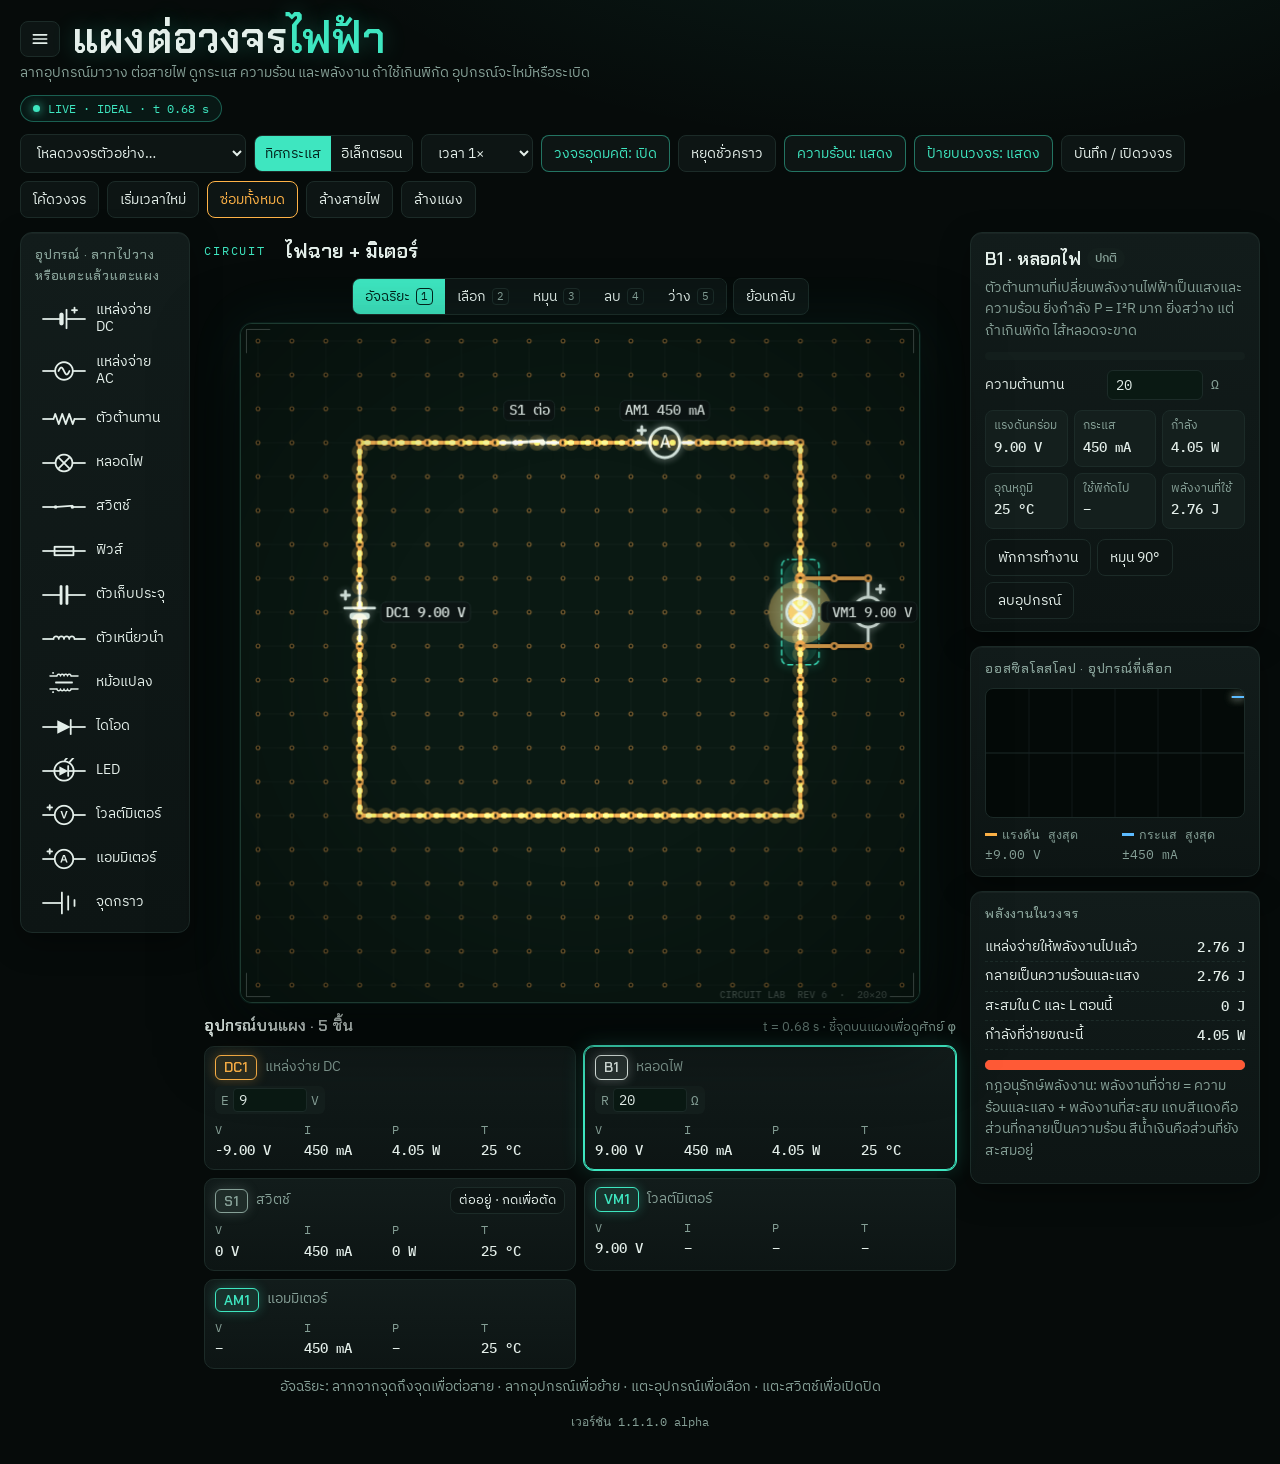
==== commit ab8f7c6e: "Version 1.1.1.0 alpha: sound switch in the menu, restyled pages, subscripts The sound on/off toggle " ====
--- a/index.html
+++ b/index.html
@@ -45,7 +45,6 @@
       <button id="play">หยุดชั่วคราว</button>
       <button id="heat" aria-pressed="true">ความร้อน: แสดง</button>
       <button id="lbl" aria-pressed="true">ป้ายบนวงจร: แสดง</button>
-      <button id="snd" aria-pressed="true" title="เสียงคลิก และเสียงแจ้งเมื่อวงจรมีไฟไหล" data-en-title="Click sounds, and a chime when current starts to flow">เสียง: เปิด</button>
       <button id="saveBtn" aria-expanded="false" data-en="Save / open">บันทึก / เปิดวงจร</button>
       <button id="codeBtn" aria-expanded="false" data-en="Circuit code">โค้ดวงจร</button>
       <button id="reset" data-en="Restart time">เริ่มเวลาใหม่</button>
@@ -57,17 +56,20 @@
 
   <div id="menuPanel" class="menuw" hidden>
   <nav class="menubox" role="dialog" aria-label="เมนู" data-en-aria-label="Menu">
-    <div class="chd"><h2 data-en="Menu">เมนู</h2><button id="menuClose" class="xbtn" aria-label="ปิด" title="ปิด" data-en-aria-label="Close" data-en-title="Close"><svg viewBox="0 0 24 24" width="18" height="18" aria-hidden="true"><path d="M6 6l12 12M18 6 6 18" fill="none" stroke="currentColor" stroke-width="2" stroke-linecap="round"/></svg></button></div>
+    <div class="mhd"><div><p class="mkick" data-en="Circuit Simulation">แผงต่อวงจรไฟฟ้า</p><h2 data-en="Menu">เมนู</h2></div><button id="menuClose" class="xbtn" aria-label="ปิด" title="ปิด" data-en-aria-label="Close" data-en-title="Close"><svg viewBox="0 0 24 24" width="18" height="18" aria-hidden="true"><path d="M6 6l12 12M18 6 6 18" fill="none" stroke="currentColor" stroke-width="2" stroke-linecap="round"/></svg></button></div>
     <div class="menubody">
-      <button class="mitem" data-go="devs"><canvas width="96" height="52" aria-hidden="true"></canvas><span><b data-en="Components">อุปกรณ์</b><small data-en="Every part on the board: what it does, how it behaves, a basic circuit">อุปกรณ์ทุกชิ้นบนแผง ทำอะไร พฤติกรรม และวงจรพื้นฐาน</small></span></button>
-      <button class="mitem" data-go="circs"><canvas width="96" height="52" aria-hidden="true"></canvas><span><b data-en="Circuits">วงจร</b><small data-en="Kinds of circuits, and ideas like nodes and short circuits">วงจรแบบต่างๆ และแนวคิดอย่างโหนดกับวงจรลัด</small></span></button>
-      <div class="mlang"><b data-en="Language">ภาษา</b><div class="seg" role="group" aria-label="ภาษา" data-en-aria-label="Language"><button data-lang="th" aria-pressed="true">ไทย</button><button data-lang="en" aria-pressed="false">English</button></div></div>
+      <p class="msec" data-en="Learn">เรียนรู้</p>
+      <button class="mitem" data-go="devs"><span class="mico"><canvas aria-hidden="true"></canvas></span><span class="mtxt"><i>01</i><b data-en="Components">อุปกรณ์</b><small data-en="Every part on the board: what it does, how it behaves, a basic circuit">อุปกรณ์ทุกชิ้นบนแผง ทำอะไร พฤติกรรม และวงจรพื้นฐาน</small></span><svg class="mgo" viewBox="0 0 24 24" width="18" height="18" aria-hidden="true"><path d="M9 5l7 7-7 7" fill="none" stroke="currentColor" stroke-width="2" stroke-linecap="round" stroke-linejoin="round"/></svg></button>
+      <button class="mitem" data-go="circs"><span class="mico"><canvas aria-hidden="true"></canvas></span><span class="mtxt"><i>02</i><b data-en="Circuits">วงจร</b><small data-en="Kinds of circuits, and ideas like nodes and short circuits">วงจรแบบต่างๆ และแนวคิดอย่างโหนดกับวงจรลัด</small></span><svg class="mgo" viewBox="0 0 24 24" width="18" height="18" aria-hidden="true"><path d="M9 5l7 7-7 7" fill="none" stroke="currentColor" stroke-width="2" stroke-linecap="round" stroke-linejoin="round"/></svg></button>
+      <p class="msec" data-en="Settings">ตั้งค่า</p>
+      <div class="mrow"><span class="mtxt"><b data-en="Language">ภาษา</b><small data-en="Every text on the page">ทุกข้อความบนหน้าเว็บ</small></span><div class="seg" role="group" aria-label="ภาษา" data-en-aria-label="Language"><button data-lang="th" aria-pressed="true">ไทย</button><button data-lang="en" aria-pressed="false">English</button></div></div>
+      <div class="mrow"><span class="mtxt"><b data-en="Sound">เสียง</b><small data-en="Clicks, and a chime when current starts to flow">เสียงคลิก และเสียงแจ้งเมื่อวงจรมีไฟไหล</small></span><button id="snd" class="tgl" role="switch" aria-checked="true" aria-label="เสียง" data-en-aria-label="Sound"><span class="knob" aria-hidden="true"></span><span class="tl">เปิด</span></button></div>
     </div>
   </nav>
 </div>
   <div id="docPage" class="docw" hidden>
     <div class="docbox" role="dialog" aria-modal="true" aria-labelledby="docTitle">
-      <div class="dochd"><button id="docBack" class="xbtn" aria-label="ย้อนกลับ" title="ย้อนกลับ" data-en-aria-label="Back" data-en-title="Back"><svg viewBox="0 0 24 24" width="18" height="18" aria-hidden="true"><path d="M15 5l-7 7 7 7" fill="none" stroke="currentColor" stroke-width="2" stroke-linecap="round" stroke-linejoin="round"/></svg></button><h2 id="docTitle"></h2><button id="docClose" class="xbtn" aria-label="ปิด" title="ปิด" data-en-aria-label="Close" data-en-title="Close"><svg viewBox="0 0 24 24" width="18" height="18" aria-hidden="true"><path d="M6 6l12 12M18 6 6 18" fill="none" stroke="currentColor" stroke-width="2" stroke-linecap="round"/></svg></button></div>
+      <div class="dochd"><button id="docBack" class="xbtn" aria-label="ย้อนกลับ" title="ย้อนกลับ" data-en-aria-label="Back" data-en-title="Back"><svg viewBox="0 0 24 24" width="18" height="18" aria-hidden="true"><path d="M15 5l-7 7 7 7" fill="none" stroke="currentColor" stroke-width="2" stroke-linecap="round" stroke-linejoin="round"/></svg></button><div class="dtit"><p id="docKick" class="dkick2"></p><h2 id="docTitle"></h2></div><button id="docClose" class="xbtn" aria-label="ปิด" title="ปิด" data-en-aria-label="Close" data-en-title="Close"><svg viewBox="0 0 24 24" width="18" height="18" aria-hidden="true"><path d="M6 6l12 12M18 6 6 18" fill="none" stroke="currentColor" stroke-width="2" stroke-linecap="round"/></svg></button></div>
       <div id="docBody" class="docbody"></div>
     </div>
   </div>
--- a/style.css
+++ b/style.css
@@ -173,7 +173,7 @@
 button:hover,select:hover{border-color:var(--accent);box-shadow:0 0 0 1px rgba(62,230,192,.25),0 0 16px rgba(62,230,192,.16)}
 button:active{transform:translateY(1px)}
 .seg button[aria-pressed="true"]{background:var(--accent);color:var(--accent-ink);box-shadow:0 0 14px rgba(62,230,192,.4)}
-#heat[aria-pressed="true"],#lbl[aria-pressed="true"],#snd[aria-pressed="true"],#ideal[aria-pressed="true"]{color:var(--accent);border-color:rgba(62,230,192,.45)}
+#heat[aria-pressed="true"],#lbl[aria-pressed="true"],#ideal[aria-pressed="true"]{color:var(--accent);border-color:rgba(62,230,192,.45)}
 .palette,.card{background:linear-gradient(var(--panel-hi),var(--panel));box-shadow:inset 0 1px 0 rgba(255,255,255,.035),0 10px 30px rgba(0,0,0,.35)}
 .pal{background:transparent;border-color:transparent}
 .pal:hover{border-color:rgba(62,230,192,.4);background:rgba(62,230,192,.05);transform:translateX(2px)}
@@ -196,74 +196,157 @@
 .brandtop{display:flex;align-items:center;gap:12px}
 .menubtn{display:inline-grid;place-items:center;flex:none;padding:7px 9px}
 .menubtn[aria-expanded="true"]{color:var(--accent);border-color:rgba(62,230,192,.45)}
-.menuw{position:fixed;inset:0;z-index:44;background:rgba(2,6,5,.6);animation:fadeIn .15s ease-out}
-.menubox{position:absolute;left:0;top:0;bottom:0;width:min(300px,86vw);background:linear-gradient(var(--panel-hi),var(--panel));border-right:1px solid var(--accent);box-shadow:20px 0 60px rgba(0,0,0,.6);padding:calc(env(safe-area-inset-top,0px) + 14px) 14px 14px calc(env(safe-area-inset-left,0px) + 14px);display:flex;flex-direction:column;gap:10px;overflow-y:auto;animation:menuIn .2s ease-out}
-.menubody{display:flex;flex-direction:column;gap:8px}
-.mitem{display:flex;align-items:center;gap:12px;text-align:left;padding:10px 12px;border-radius:10px;background:var(--chip)}
-.mitem:hover{border-color:var(--accent)}
-.mitem canvas{width:48px;height:26px;flex:none}
-.mitem span{display:flex;flex-direction:column;min-width:0}
-.mitem b{font-family:var(--f-display);font-weight:600;font-size:16px;line-height:1.3}
-.mitem small{color:var(--muted);font-size:12.5px;line-height:1.35}
-.mlang{display:flex;align-items:center;justify-content:space-between;flex-wrap:wrap;gap:8px 10px;margin-top:6px;padding:10px 12px;border:1px solid var(--line);border-radius:10px}
-.mlang b{font-family:var(--f-display);font-weight:600;font-size:15px}
+@keyframes riseIn{from{opacity:0;transform:translateY(10px)}}
+/* menu drawer: a strip of circuit board sliding in from the left */
+.menuw{position:fixed;inset:0;z-index:44;background:rgba(2,6,5,.62);backdrop-filter:blur(3px);-webkit-backdrop-filter:blur(3px);animation:fadeIn .18s ease-out}
+.menubox{position:absolute;left:0;top:0;bottom:0;width:min(350px,88vw);display:flex;flex-direction:column;gap:14px;overflow-y:auto;overscroll-behavior:contain;
+  padding:calc(env(safe-area-inset-top,0px) + 18px) 16px 22px calc(env(safe-area-inset-left,0px) + 16px);
+  background:radial-gradient(circle at 1px 1px, rgba(185,133,63,.17) 1px, transparent 1.6px) 0 0/18px 18px, radial-gradient(420px 280px at 0% 0%, rgba(62,230,192,.13), transparent 70%), linear-gradient(180deg,#0C1A15,#070F0C);
+  border-right:1px solid rgba(62,230,192,.55);box-shadow:24px 0 70px rgba(0,0,0,.65),0 0 46px rgba(62,230,192,.1);animation:menuIn .26s cubic-bezier(.2,.8,.2,1)}
+.mhd{display:flex;align-items:flex-start;justify-content:space-between;gap:10px;padding-bottom:14px;border-bottom:1px solid rgba(62,230,192,.2);position:relative}
+.mhd::after{content:"";position:absolute;left:0;bottom:-1px;width:42%;height:1px;background:linear-gradient(90deg,var(--accent),transparent);box-shadow:0 0 8px var(--accent)}
+.mhd h2{margin:0;font-family:var(--f-display);font-weight:600;font-size:30px;line-height:1.1;text-shadow:0 0 24px rgba(62,230,192,.32)}
+.mkick{margin:0 0 4px;font-family:var(--f-mono);font-size:11px;letter-spacing:.14em;color:var(--accent)}
+.menubody{display:flex;flex-direction:column;gap:10px}
+.msec{display:flex;align-items:center;gap:9px;margin:8px 2px 0;font-family:var(--f-mono);font-size:11px;letter-spacing:.14em;color:var(--copper)}
+.msec::before{content:"";width:8px;height:8px;border-radius:50%;border:2px solid var(--copper);box-shadow:0 0 8px rgba(255,179,71,.5);flex:none}
+.msec::after{content:"";flex:1;height:2px;border-radius:2px;background:linear-gradient(90deg,rgba(201,143,69,.65),rgba(201,143,69,0))}
+.mitem{position:relative;display:flex;align-items:center;gap:12px;text-align:left;padding:12px;border-radius:14px;border:1px solid var(--line);background:linear-gradient(180deg,rgba(18,28,27,.96),rgba(10,18,16,.96));overflow:hidden;animation:riseIn .38s cubic-bezier(.2,.8,.2,1) backwards}
+.mitem[data-go="circs"]{animation-delay:.06s}
+.mitem::before{content:"";position:absolute;inset:0;background:linear-gradient(100deg,transparent 35%,rgba(62,230,192,.11) 50%,transparent 65%);transform:translateX(-110%);transition:transform .7s;pointer-events:none}
+.mitem:hover::before{transform:translateX(110%)}
+.mitem:hover{border-color:var(--accent);box-shadow:0 0 0 1px rgba(62,230,192,.3),0 0 28px rgba(62,230,192,.18)}
+.mico{flex:none;width:66px;height:50px;border-radius:10px;display:grid;place-items:center;background:radial-gradient(circle at 1px 1px, rgba(185,133,63,.32) 1px, transparent 1.4px) 0 0/8px 8px,var(--board);border:1px solid rgba(62,230,192,.25);box-shadow:inset 0 0 16px rgba(0,0,0,.65)}
+.mico canvas{width:56px;height:32px}
+.mitem:hover .mico{border-color:var(--accent);box-shadow:inset 0 0 16px rgba(0,0,0,.65),0 0 16px rgba(62,230,192,.3)}
+.mtxt{display:flex;flex-direction:column;min-width:0;flex:1}
+.mtxt i{font-style:normal;font-family:var(--f-mono);font-size:11px;letter-spacing:.14em;color:var(--copper)}
+.mtxt b{font-family:var(--f-display);font-weight:600;font-size:18px;line-height:1.25}
+.mtxt small{color:var(--muted);font-size:12.5px;line-height:1.5}
+.mgo{flex:none;color:var(--muted);transition:transform .2s,color .2s}
+.mitem:hover .mgo{color:var(--accent);transform:translateX(3px)}
+.mrow{display:flex;align-items:center;justify-content:space-between;gap:10px 12px;flex-wrap:wrap;padding:12px;border-radius:14px;border:1px solid var(--line);background:rgba(10,18,16,.88);animation:riseIn .38s cubic-bezier(.2,.8,.2,1) .12s backwards}
+.mrow .mtxt b{font-size:16px}
+/* on/off switch (sound) */
+.tgl{display:inline-flex;align-items:center;gap:9px;padding:4px 12px 4px 5px;border-radius:999px;font-family:var(--f-mono);font-size:12.5px;color:var(--muted)}
+.tgl .knob{position:relative;width:40px;height:22px;border-radius:999px;background:var(--chip);border:1px solid var(--line);transition:background .2s,border-color .2s}
+.tgl .knob::after{content:"";position:absolute;top:2px;left:2px;width:16px;height:16px;border-radius:50%;background:var(--muted);transition:transform .22s cubic-bezier(.2,.8,.2,1),background .2s,box-shadow .2s}
+.tgl[aria-checked="true"]{color:var(--accent);border-color:rgba(62,230,192,.45)}
+.tgl[aria-checked="true"] .knob{background:rgba(62,230,192,.18);border-color:var(--accent)}
+.tgl[aria-checked="true"] .knob::after{transform:translateX(18px);background:var(--accent);box-shadow:0 0 10px var(--accent)}
 /* explanation pages (menu: components, circuits) */
 body.noscroll{overflow:hidden}
-.docw{position:fixed;inset:0;z-index:46;display:flex;justify-content:center;background:rgba(2,6,5,.78);animation:fadeIn .15s ease-out}
-.docbox{width:min(840px,100%);height:100%;overflow-y:auto;overscroll-behavior:contain;background:var(--bg);border-inline:1px solid var(--line);padding:0 max(16px,env(safe-area-inset-right,0px)) 40px max(16px,env(safe-area-inset-left,0px))}
-.dochd{position:sticky;top:0;z-index:3;display:flex;align-items:center;gap:10px;padding:calc(env(safe-area-inset-top,0px) + 12px) 0 10px;background:var(--bg);border-bottom:1px solid var(--line)}
-.dochd h2{flex:1;min-width:0;margin:0;font-family:var(--f-display);font-weight:600;font-size:20px;text-align:center;overflow-wrap:anywhere;text-wrap:balance}
+.docw{position:fixed;inset:0;z-index:46;display:flex;justify-content:center;background:rgba(2,6,5,.8);backdrop-filter:blur(4px);-webkit-backdrop-filter:blur(4px);animation:fadeIn .18s ease-out}
+.docbox{position:relative;width:min(880px,100%);height:100%;overflow-y:auto;overscroll-behavior:contain;padding:0 max(18px,env(safe-area-inset-right,0px)) 56px max(18px,env(safe-area-inset-left,0px));
+  background:radial-gradient(900px 360px at 50% -60px, rgba(62,230,192,.13), transparent 70%),radial-gradient(circle at 1px 1px, rgba(185,133,63,.10) 1px, transparent 1.5px) 0 0/22px 22px,var(--bg);
+  border-inline:1px solid rgba(62,230,192,.18);box-shadow:0 0 90px rgba(0,0,0,.75);animation:popIn .22s ease-out}
+.dochd{position:sticky;top:0;z-index:3;display:flex;align-items:center;gap:10px;padding:calc(env(safe-area-inset-top,0px) + 12px) 0 12px;background:rgba(6,11,10,.86);backdrop-filter:blur(10px);-webkit-backdrop-filter:blur(10px)}
+.dochd::after{content:"";position:absolute;left:0;right:0;bottom:0;height:1px;background:linear-gradient(90deg,transparent,rgba(62,230,192,.65),rgba(255,179,71,.55),transparent)}
+.dochd .xbtn{width:40px;height:40px;border-radius:12px;flex:none}
+.dtit{flex:1;min-width:0;text-align:center}
+.dkick2{margin:0;font-family:var(--f-mono);font-size:11px;letter-spacing:.14em;color:var(--accent)}
+.dochd h2{margin:0;font-family:var(--f-display);font-weight:600;font-size:21px;line-height:1.2;overflow-wrap:anywhere;text-wrap:balance;text-shadow:0 0 18px rgba(62,230,192,.25)}
 .docbody{padding-top:4px}
 .docbody p{margin:0 0 8px}
-.dlead{color:var(--muted);font-size:14px;margin:12px 0 0!important}
-.dgrp{font-family:var(--f-display);font-weight:500;font-size:13px;letter-spacing:.06em;color:var(--muted);margin:18px 2px 8px}
-.dlist{display:grid;grid-template-columns:repeat(auto-fill,minmax(300px,1fr));gap:8px}
-.ditem,.citem{display:flex;align-items:center;gap:12px;text-align:left;padding:10px 12px;border-radius:10px;background:linear-gradient(var(--panel-hi),var(--panel))}
-.ditem:hover,.citem:hover{border-color:var(--accent)}
-.ditem canvas{width:64px;height:34px;flex:none}
-.ditem>span,.citem>span{display:flex;flex-direction:column;min-width:0;flex:1}
-.ditem b,.citem b{font-family:var(--f-display);font-weight:600;font-size:15px;line-height:1.3}
-.ditem small,.citem small{color:var(--muted);font-size:12.5px;line-height:1.4;display:-webkit-box;-webkit-line-clamp:2;-webkit-box-orient:vertical;overflow:hidden}
-.code{font-family:var(--f-mono);font-style:normal;font-size:11.5px;color:var(--accent);border:1px solid var(--line);border-radius:5px;padding:0 5px;flex:none}
-.clist2{display:grid;grid-template-columns:repeat(auto-fill,minmax(330px,1fr));gap:8px}
+.dlead{color:var(--muted);font-size:14.5px;margin:18px 2px 0!important}
+.dgrp{display:flex;align-items:center;gap:10px;margin:28px 2px 12px;font-family:var(--f-mono);font-weight:500;font-size:11.5px;letter-spacing:.14em;color:var(--copper)}
+.dgrp::before{content:"";width:9px;height:9px;border-radius:50%;border:2px solid var(--copper);box-shadow:0 0 8px rgba(255,179,71,.5);flex:none}
+.dgrp::after{content:"";flex:1;height:2px;border-radius:2px;background:linear-gradient(90deg,rgba(201,143,69,.7),rgba(201,143,69,0))}
+.dlist{display:grid;grid-template-columns:repeat(auto-fill,minmax(300px,1fr));gap:10px}
+.clist2{display:grid;grid-template-columns:repeat(auto-fill,minmax(350px,1fr));gap:10px}
+.ditem,.citem{position:relative;display:flex;align-items:center;gap:14px;text-align:left;padding:12px;border-radius:14px;border:1px solid var(--line);background:linear-gradient(180deg,var(--panel-hi),var(--panel));box-shadow:inset 0 1px 0 rgba(255,255,255,.035),0 8px 24px rgba(0,0,0,.3);animation:riseIn .42s cubic-bezier(.2,.8,.2,1) backwards;animation-delay:calc(min(var(--k,0),16) * 28ms)}
 .citem{align-items:flex-start}
-.citem canvas{width:124px;height:88px;flex:none;border-radius:6px;border:1px solid var(--line)}
-.citem i{font-style:normal;font-size:12px;color:var(--copper);line-height:1.4}
-.dhead{display:flex;gap:16px;align-items:center;margin:14px 0 4px}
-.dbig{width:140px;height:84px;flex:none;background:linear-gradient(var(--panel-hi),var(--panel));border:1px solid var(--line);border-radius:12px}
-.dkick{font-family:var(--f-mono);font-size:12px;color:var(--accent);margin:0!important;letter-spacing:.02em}
-.dname{font-family:var(--f-display);font-weight:600;font-size:24px;margin:0 0 4px;line-height:1.25}
-.docbody section{margin-top:18px}
-.docbody h4{font-family:var(--f-display);font-weight:600;font-size:15px;margin:0 0 6px;color:var(--ink)}
-.docbody ul{margin:0;padding-left:20px}
-.docbody li{margin:2px 0}
-.fchips{display:flex;flex-wrap:wrap;gap:6px}
-.fchips span{font-family:var(--f-mono);font-size:13px;background:var(--chip);border:1px solid var(--line);border-radius:6px;padding:3px 8px}
-.dtab{width:100%;border-collapse:collapse;font-size:14px}
-.dtab th,.dtab td{border-bottom:1px solid var(--line);padding:6px 8px 6px 0;text-align:left;vertical-align:top}
-.dtab th{color:var(--muted);font-weight:500;font-size:12.5px}
-.dtab td:first-child,.dtab td.num{font-family:var(--f-mono);white-space:nowrap}
-.dmodes{display:grid;grid-template-columns:1fr 1fr;gap:10px}
-.dmodes>div,.dtry{background:linear-gradient(var(--panel-hi),var(--panel));border:1px solid var(--line);border-radius:10px;padding:10px 12px}
-.dmodes p,.dtry p{margin:0}
-.dtry{border-color:rgba(62,230,192,.35)}
+.ditem:hover,.citem:hover{border-color:var(--accent);transform:translateY(-2px);box-shadow:0 0 0 1px rgba(62,230,192,.3),0 14px 32px rgba(0,0,0,.45),0 0 28px rgba(62,230,192,.16)}
+.dtile,.ctile{position:relative;flex:none;display:grid;place-items:center;border-radius:10px;background:radial-gradient(circle at 1px 1px, rgba(185,133,63,.32) 1px, transparent 1.4px) 0 0/9px 9px,var(--board);border:1px solid rgba(62,230,192,.22);box-shadow:inset 0 0 18px rgba(0,0,0,.65);transition:border-color .2s,box-shadow .2s}
+.dtile::after,.ctile::after,.mini::after{content:"";position:absolute;inset:5px;pointer-events:none;background:linear-gradient(var(--silk),var(--silk)) top left/10px 1px no-repeat,linear-gradient(var(--silk),var(--silk)) top left/1px 10px no-repeat,linear-gradient(var(--silk),var(--silk)) bottom right/10px 1px no-repeat,linear-gradient(var(--silk),var(--silk)) bottom right/1px 10px no-repeat;opacity:.32}
+.dtile{width:80px;height:56px}
+.dtile canvas{width:68px;height:38px}
+.ctile{width:136px;height:96px;overflow:hidden}
+.ctile canvas{display:block;width:100%;height:100%}
+.ditem:hover .dtile,.citem:hover .ctile{border-color:var(--accent);box-shadow:inset 0 0 18px rgba(0,0,0,.65),0 0 18px rgba(62,230,192,.28)}
+.dtx{display:flex;flex-direction:column;min-width:0;flex:1;gap:2px}
+.dtx b{font-family:var(--f-display);font-weight:600;font-size:16px;line-height:1.3}
+.dtx i{font-style:normal;font-family:var(--f-mono);font-size:11px;letter-spacing:.06em;color:var(--copper)}
+.dtx small{color:var(--muted);font-size:12.5px;line-height:1.65;display:-webkit-box;-webkit-line-clamp:2;-webkit-box-orient:vertical;overflow:hidden}
+.code{font-family:var(--f-mono);font-style:normal;font-size:11.5px;color:var(--accent);border:1px solid rgba(62,230,192,.4);border-radius:6px;padding:1px 6px;flex:none;background:rgba(62,230,192,.07);box-shadow:0 0 10px rgba(62,230,192,.12);letter-spacing:.04em}
+sub,sup{font-size:.72em;line-height:0}
+sub{vertical-align:-.3em}
+sup{vertical-align:.5em}
+.dhero{display:flex;gap:20px;align-items:center;margin:20px 0 4px;padding:18px;border-radius:18px;border:1px solid rgba(62,230,192,.24);background:radial-gradient(380px 170px at 0% 50%, rgba(62,230,192,.13), transparent 70%),linear-gradient(180deg,var(--panel-hi),var(--panel));box-shadow:0 18px 50px rgba(0,0,0,.42);animation:riseIn .4s cubic-bezier(.2,.8,.2,1)}
+.dtile.big{width:156px;height:104px;border-radius:14px;box-shadow:inset 0 0 22px rgba(0,0,0,.7),0 0 24px rgba(62,230,192,.14)}
+.dtile.big canvas{width:136px;height:78px}
+.dkick{margin:0 0 4px!important;font-family:var(--f-mono);font-size:11.5px;letter-spacing:.12em;color:var(--accent);display:flex;gap:8px;align-items:center;flex-wrap:wrap}
+.dname{margin:0 0 6px;font-family:var(--f-display);font-weight:600;font-size:30px;line-height:1.15;text-shadow:0 0 24px rgba(62,230,192,.25)}
+.dwhat{margin:0!important;color:#C9D9D3;font-size:15px}
+.dsec{margin-top:14px;padding:14px 16px;border-radius:14px;border:1px solid var(--line);background:linear-gradient(180deg,rgba(18,28,27,.92),rgba(13,21,20,.92));animation:riseIn .42s cubic-bezier(.2,.8,.2,1) backwards}
+.dsec h4{display:flex;align-items:center;gap:9px;margin:0 0 10px;font-family:var(--f-display);font-weight:600;font-size:16px;color:var(--ink)}
+.pad{width:11px;height:11px;border-radius:50%;border:2px solid var(--copper);background:var(--hole);box-shadow:0 0 8px rgba(255,179,71,.45);flex:none}
+ul.pads{list-style:none;margin:0;padding:0;display:flex;flex-direction:column;gap:7px}
+ul.pads li{position:relative;padding-left:20px;line-height:1.6}
+ul.pads li::before{content:"";position:absolute;left:2px;top:.66em;width:7px;height:7px;border-radius:50%;background:var(--accent);box-shadow:0 0 8px var(--accent)}
+.dsec.warn{border-color:rgba(255,90,54,.35);background:linear-gradient(180deg,rgba(42,19,16,.6),rgba(13,21,20,.92))}
+.dsec.warn .pad{border-color:var(--heat);box-shadow:0 0 8px rgba(255,90,54,.6)}
+.dsec.warn ul.pads li::before{background:var(--heat);box-shadow:0 0 8px var(--heat)}
+.dsec.guess{border:1px dashed rgba(62,230,192,.55);background:radial-gradient(320px 130px at 100% 0%, rgba(62,230,192,.13), transparent 70%),rgba(13,21,20,.92)}
+.dsec.guess p:last-child{margin:0;font-size:15px}
+.dsec.lead{margin-top:16px}
+.dsec.lead>p{font-size:15.5px}
+.dsec.lead ul.pads{margin-top:10px}
+.gtag,.mtag{display:inline-block;margin:0 0 8px!important;font-family:var(--f-mono);font-size:11px;letter-spacing:.12em;padding:2px 10px;border-radius:999px}
+.gtag{color:var(--accent-ink);background:var(--accent);box-shadow:0 0 14px rgba(62,230,192,.45)}
+.fchips{display:flex;flex-wrap:wrap;gap:8px}
+.fchips span{font-family:var(--f-mono);font-size:13.5px;color:#DFF8F1;padding:7px 12px;border-radius:9px;background:linear-gradient(180deg,#07130F,#0A1A15);border:1px solid rgba(62,230,192,.3);box-shadow:inset 0 0 12px rgba(62,230,192,.08),0 0 12px rgba(62,230,192,.06);text-shadow:0 0 8px rgba(62,230,192,.35)}
+.ptab{display:flex;flex-direction:column}
+.prow{display:grid;grid-template-columns:72px 96px 1fr;gap:4px 12px;align-items:baseline;padding:9px 0;border-bottom:1px dashed rgba(42,64,58,.9)}
+.prow:last-child{border-bottom:0;padding-bottom:0}
+.prow:first-child{padding-top:0}
+.prow code{font-family:var(--f-mono);color:var(--accent);font-size:14px}
+.prow b{font-family:var(--f-mono);font-weight:500;font-size:13.5px;color:var(--copper);white-space:nowrap}
+.prow span{color:#C9D9D3;font-size:14px}
+.dmodes{display:grid;grid-template-columns:1fr 1fr;gap:12px;margin-top:14px}
+.mode{padding:14px 16px;border-radius:14px;border:1px solid var(--line);animation:riseIn .42s cubic-bezier(.2,.8,.2,1) backwards}
+.mode p:last-child{margin:0}
+.mode.ideal{border-color:rgba(62,230,192,.35);background:linear-gradient(180deg,rgba(62,230,192,.09),rgba(13,21,20,.92) 70%)}
+.mode.real{border-color:rgba(255,179,71,.35);background:linear-gradient(180deg,rgba(255,179,71,.09),rgba(13,21,20,.92) 70%)}
+.mode.ideal .mtag{color:var(--accent);border:1px solid rgba(62,230,192,.5)}
+.mode.real .mtag{color:var(--copper);border:1px solid rgba(255,179,71,.5)}
 .dcap{color:var(--muted);font-size:13.5px}
-.mini{position:relative;border:1px solid var(--line);border-radius:12px;overflow:hidden;background:var(--board);margin-top:12px}
+.mini{position:relative;margin-top:14px;border-radius:16px;overflow:hidden;background:var(--board);border:1px solid #1D3A30;box-shadow:0 0 0 1px rgba(62,230,192,.06),0 24px 60px rgba(0,0,0,.55),0 0 50px rgba(62,230,192,.08)}
+.mini::after{inset:8px;opacity:.4}
 .mini canvas{display:block;width:100%}
-.mini .mre{position:absolute;right:8px;top:8px;padding:3px 10px;font-size:12.5px;background:rgba(13,21,20,.85)}
-.dacts{display:flex;flex-wrap:wrap;gap:8px;margin-top:12px}
-.rlist{display:flex;flex-direction:column;gap:6px}
-.rrow{display:flex;flex-wrap:wrap;align-items:baseline;gap:2px 10px;background:linear-gradient(var(--panel-hi),var(--panel));border:1px solid var(--line);border-radius:10px;padding:8px 12px}
-.rrow code{font-family:var(--f-mono);color:var(--accent);font-size:13.5px}
-.rrow b{font-family:var(--f-mono);font-weight:500;font-size:15px}
-.rrow em{font-style:normal;font-size:12px;color:var(--muted);border:1px solid var(--line);border-radius:999px;padding:0 8px}
-.rrow small{flex-basis:100%;color:var(--muted);font-size:13px;line-height:1.45}
+.mlive{position:absolute;left:12px;bottom:12px;z-index:1;display:inline-flex;align-items:center;gap:7px;font-family:var(--f-mono);font-size:11px;letter-spacing:.1em;color:var(--accent);border:1px solid rgba(62,230,192,.4);border-radius:999px;padding:2px 10px;background:rgba(6,11,10,.78)}
+.mlive::before{content:"";width:6px;height:6px;border-radius:50%;background:var(--accent);box-shadow:0 0 8px var(--accent);animation:pulse 1.4s ease-in-out infinite}
+.mini .mre{position:absolute;right:12px;top:12px;z-index:1;padding:4px 12px;font-size:12.5px;background:rgba(6,11,10,.82);border-radius:999px}
+.dbar{display:flex;align-items:center;justify-content:space-between;gap:10px;flex-wrap:wrap;margin-top:14px}
+.dbar .dkick,.dbar .dcap{margin:0!important}
+.dacts{display:flex;flex-wrap:wrap;gap:8px;margin-top:14px}
+.docbody button.primary{font-family:var(--f-display);font-weight:600;letter-spacing:.02em;box-shadow:0 0 22px rgba(62,230,192,.35)}
+.docbody button.primary:hover{box-shadow:0 0 0 1px var(--accent),0 0 30px rgba(62,230,192,.5)}
+.clink{display:inline;padding:0 7px;margin:0 2px;font-size:.92em;border-radius:6px;color:var(--accent);border-color:rgba(62,230,192,.45);background:rgba(62,230,192,.08)}
+.rlist{display:flex;flex-direction:column;gap:8px}
+.rrow{display:flex;flex-wrap:wrap;align-items:center;gap:6px 10px;padding:10px 12px;border-radius:12px;border:1px solid var(--line);background:linear-gradient(90deg,rgba(62,230,192,.07),rgba(13,21,20,.9) 45%)}
+.rrow code{font-family:var(--f-mono);font-size:14px;color:var(--accent);padding:1px 8px;border-radius:6px;background:rgba(62,230,192,.08);border:1px solid rgba(62,230,192,.3)}
+.rrow b{font-family:var(--f-mono);font-weight:500;font-size:18px;color:var(--copper);text-shadow:0 0 12px rgba(255,179,71,.35);font-variant-numeric:tabular-nums}
+.rrow em{font-style:normal;font-family:var(--f-mono);font-size:11.5px;color:var(--muted);border:1px solid var(--line);border-radius:999px;padding:1px 8px}
+.rrow small{flex-basis:100%;color:#B8CBC4;font-size:13.5px;line-height:1.5}
 @media (max-width:600px){
+  .dhero{flex-direction:column;align-items:flex-start;gap:14px;padding:14px}
+  .dname{font-size:25px}
   .dmodes{grid-template-columns:1fr}
-  .dbig{width:108px;height:66px}
-  .dname{font-size:21px}
-  .clist2{grid-template-columns:1fr}
-  .citem canvas{width:104px;height:74px}
+  .clist2,.dlist{grid-template-columns:1fr}
+  .ctile{width:112px;height:80px}
+  .dsec{padding:12px 13px}
+  .prow{grid-template-columns:auto 1fr}
+  .prow span{grid-column:1/-1}
+  .dochd h2{font-size:18px}
+}
+@media (prefers-reduced-motion:reduce){ .mitem,.mrow,.ditem,.citem,.dsec,.dhero,.mode,.docbox{animation:none} .mlive::before{animation:none} .mitem::before{display:none} }
+.lite .menuw,.lite .docw,.lite .dochd{backdrop-filter:none;-webkit-backdrop-filter:none}
+.lite .mlive::before{animation:none}
+/* Thai has stacked vowels and tone marks: no letter spacing and no monospace for Thai labels */
+html[lang="th"] :is(.mkick,.msec,.dgrp,.dkick2,.dkick,.gtag,.mtag,.mlive){letter-spacing:0;font-family:var(--f-body);font-weight:500;font-size:12.5px}
+html[lang="th"] .dtx i{letter-spacing:0;font-family:var(--f-body);font-size:12px}
+html[lang="th"] .dtx small{line-height:1.85}
 }
 @keyframes menuIn{from{transform:translateX(-24px);opacity:0}to{transform:none;opacity:1}}
 @media (prefers-reduced-motion:reduce){.menubox{animation:none}}
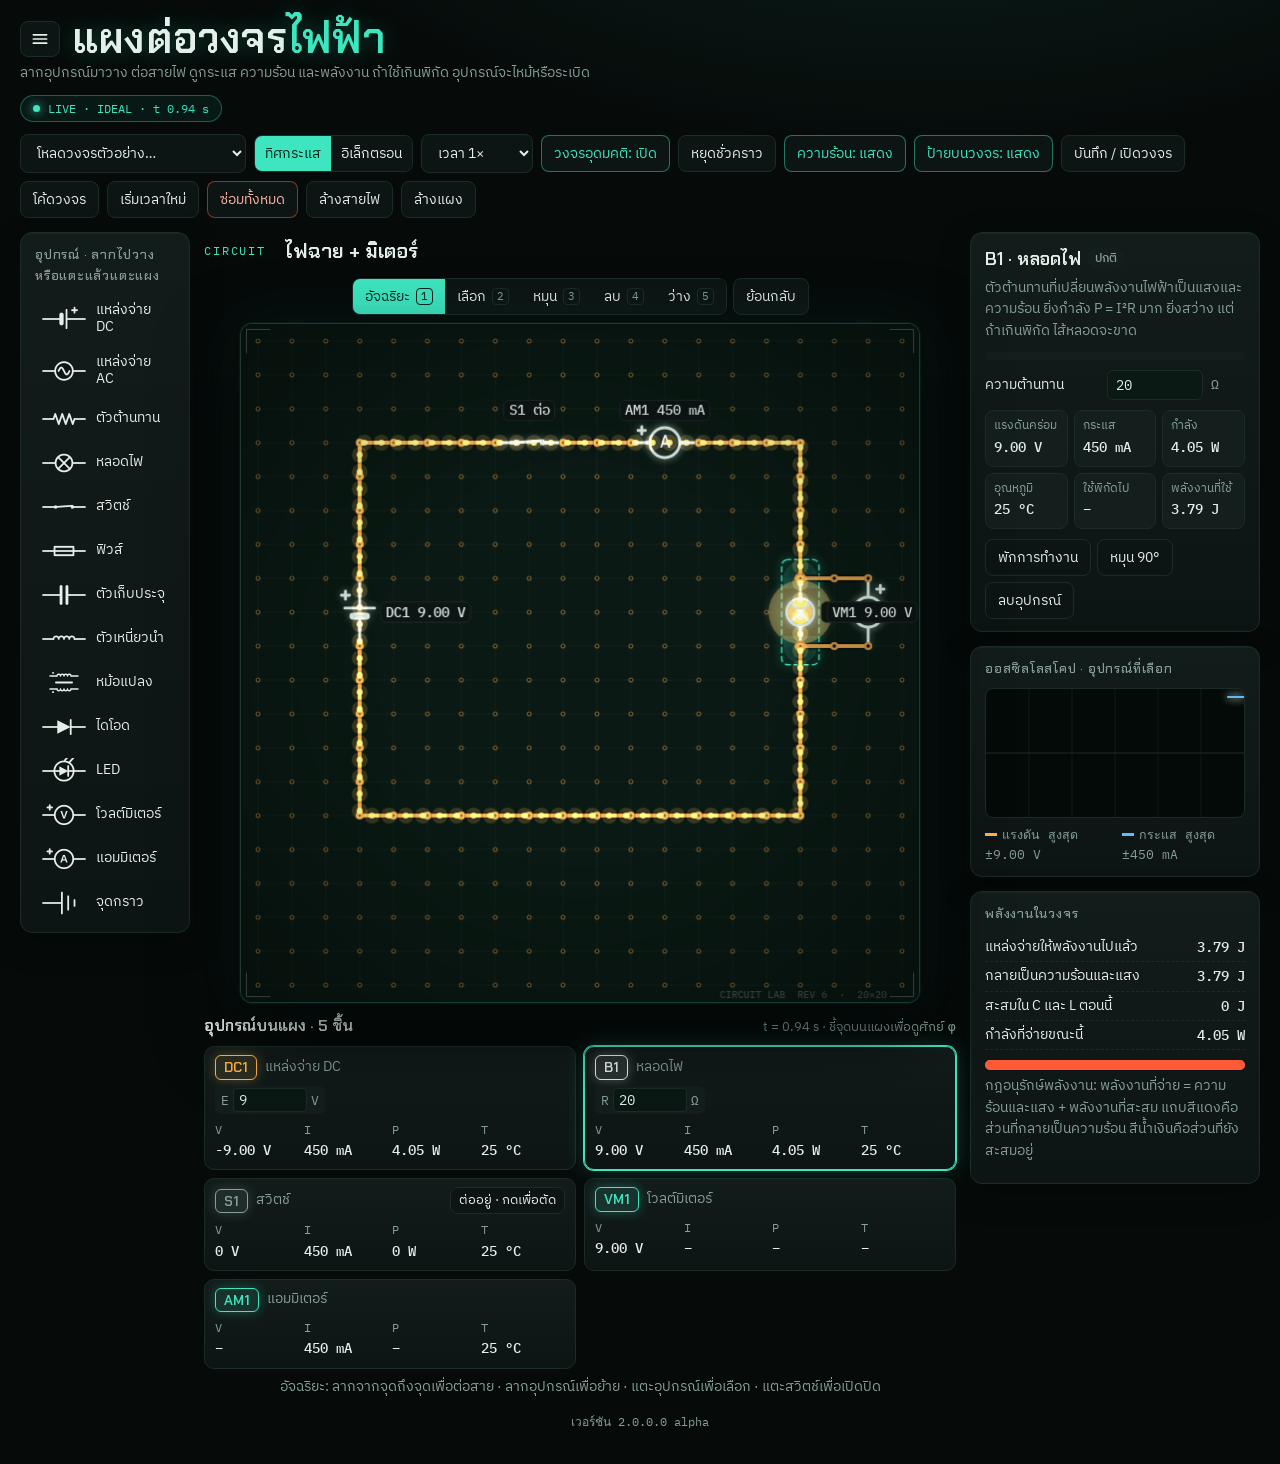
==== commit 6c350273: "Version 2.0.0.0 alpha: step-by-step lessons and circuit plans - Circuits, ideas and plans in the men" ====
--- a/index.html
+++ b/index.html
@@ -60,7 +60,8 @@
     <div class="menubody">
       <p class="msec" data-en="Learn">เรียนรู้</p>
       <button class="mitem" data-go="devs"><span class="mico"><canvas aria-hidden="true"></canvas></span><span class="mtxt"><i>01</i><b data-en="Components">อุปกรณ์</b><small data-en="Every part on the board: what it does, how it behaves, a basic circuit">อุปกรณ์ทุกชิ้นบนแผง ทำอะไร พฤติกรรม และวงจรพื้นฐาน</small></span><svg class="mgo" viewBox="0 0 24 24" width="18" height="18" aria-hidden="true"><path d="M9 5l7 7-7 7" fill="none" stroke="currentColor" stroke-width="2" stroke-linecap="round" stroke-linejoin="round"/></svg></button>
-      <button class="mitem" data-go="circs"><span class="mico"><canvas aria-hidden="true"></canvas></span><span class="mtxt"><i>02</i><b data-en="Circuits">วงจร</b><small data-en="Kinds of circuits, and ideas like nodes and short circuits">วงจรแบบต่างๆ และแนวคิดอย่างโหนดกับวงจรลัด</small></span><svg class="mgo" viewBox="0 0 24 24" width="18" height="18" aria-hidden="true"><path d="M9 5l7 7-7 7" fill="none" stroke="currentColor" stroke-width="2" stroke-linecap="round" stroke-linejoin="round"/></svg></button>
+      <button class="mitem" data-go="circs"><span class="mico"><canvas aria-hidden="true"></canvas></span><span class="mtxt"><i>02</i><b data-en="Circuits">วงจร</b><small data-en="Step-by-step lessons on kinds of circuits and ideas like nodes and short circuits">บทเรียนทีละขั้น วงจรแบบต่างๆ และแนวคิดอย่างโหนดกับวงจรลัด</small></span><svg class="mgo" viewBox="0 0 24 24" width="18" height="18" aria-hidden="true"><path d="M9 5l7 7-7 7" fill="none" stroke="currentColor" stroke-width="2" stroke-linecap="round" stroke-linejoin="round"/></svg></button>
+      <button class="mitem" data-go="plans"><span class="mico"><canvas aria-hidden="true"></canvas></span><span class="mtxt"><i>03</i><b data-en="Circuit plans">แปลนวงจร</b><small data-en="Ready-made circuits with step-by-step lessons, and the circuits you saved">วงจรสำเร็จรูปพร้อมบทเรียนทีละขั้น และวงจรที่คุณบันทึกไว้</small></span><svg class="mgo" viewBox="0 0 24 24" width="18" height="18" aria-hidden="true"><path d="M9 5l7 7-7 7" fill="none" stroke="currentColor" stroke-width="2" stroke-linecap="round" stroke-linejoin="round"/></svg></button>
       <p class="msec" data-en="Settings">ตั้งค่า</p>
       <div class="mrow"><span class="mtxt"><b data-en="Language">ภาษา</b><small data-en="Every text on the page">ทุกข้อความบนหน้าเว็บ</small></span><div class="seg" role="group" aria-label="ภาษา" data-en-aria-label="Language"><button data-lang="th" aria-pressed="true">ไทย</button><button data-lang="en" aria-pressed="false">English</button></div></div>
       <div class="mrow"><span class="mtxt"><b data-en="Sound">เสียง</b><small data-en="Clicks, and a chime when current starts to flow">เสียงคลิก และเสียงแจ้งเมื่อวงจรมีไฟไหล</small></span><button id="snd" class="tgl" role="switch" aria-checked="true" aria-label="เสียง" data-en-aria-label="Sound"><span class="knob" aria-hidden="true"></span><span class="tl">เปิด</span></button></div>
--- a/style.css
+++ b/style.css
@@ -213,6 +213,7 @@
 .msec::after{content:"";flex:1;height:2px;border-radius:2px;background:linear-gradient(90deg,rgba(201,143,69,.65),rgba(201,143,69,0))}
 .mitem{position:relative;display:flex;align-items:center;gap:12px;text-align:left;padding:12px;border-radius:14px;border:1px solid var(--line);background:linear-gradient(180deg,rgba(18,28,27,.96),rgba(10,18,16,.96));overflow:hidden;animation:riseIn .38s cubic-bezier(.2,.8,.2,1) backwards}
 .mitem[data-go="circs"]{animation-delay:.06s}
+.mitem[data-go="plans"]{animation-delay:.12s}
 .mitem::before{content:"";position:absolute;inset:0;background:linear-gradient(100deg,transparent 35%,rgba(62,230,192,.11) 50%,transparent 65%);transform:translateX(-110%);transition:transform .7s;pointer-events:none}
 .mitem:hover::before{transform:translateX(110%)}
 .mitem:hover{border-color:var(--accent);box-shadow:0 0 0 1px rgba(62,230,192,.3),0 0 28px rgba(62,230,192,.18)}
@@ -225,7 +226,7 @@
 .mtxt small{color:var(--muted);font-size:12.5px;line-height:1.5}
 .mgo{flex:none;color:var(--muted);transition:transform .2s,color .2s}
 .mitem:hover .mgo{color:var(--accent);transform:translateX(3px)}
-.mrow{display:flex;align-items:center;justify-content:space-between;gap:10px 12px;flex-wrap:wrap;padding:12px;border-radius:14px;border:1px solid var(--line);background:rgba(10,18,16,.88);animation:riseIn .38s cubic-bezier(.2,.8,.2,1) .12s backwards}
+.mrow{display:flex;align-items:center;justify-content:space-between;gap:10px 12px;flex-wrap:wrap;padding:12px;border-radius:14px;border:1px solid var(--line);background:rgba(10,18,16,.88);animation:riseIn .38s cubic-bezier(.2,.8,.2,1) .18s backwards}
 .mrow .mtxt b{font-size:16px}
 /* on/off switch (sound) */
 .tgl{display:inline-flex;align-items:center;gap:9px;padding:4px 12px 4px 5px;border-radius:999px;font-family:var(--f-mono);font-size:12.5px;color:var(--muted)}
@@ -314,9 +315,22 @@
 .mini{position:relative;margin-top:14px;border-radius:16px;overflow:hidden;background:var(--board);border:1px solid #1D3A30;box-shadow:0 0 0 1px rgba(62,230,192,.06),0 24px 60px rgba(0,0,0,.55),0 0 50px rgba(62,230,192,.08)}
 .mini::after{inset:8px;opacity:.4}
 .mini canvas{display:block;width:100%}
-.mlive{position:absolute;left:12px;bottom:12px;z-index:1;display:inline-flex;align-items:center;gap:7px;font-family:var(--f-mono);font-size:11px;letter-spacing:.1em;color:var(--accent);border:1px solid rgba(62,230,192,.4);border-radius:999px;padding:2px 10px;background:rgba(6,11,10,.78)}
+.mlive{flex:none;display:inline-flex;align-items:center;gap:7px;font-family:var(--f-mono);font-size:11px;letter-spacing:.1em;color:var(--accent);border:1px solid rgba(62,230,192,.4);border-radius:999px;padding:2px 10px;background:rgba(6,11,10,.78)}
 .mlive::before{content:"";width:6px;height:6px;border-radius:50%;background:var(--accent);box-shadow:0 0 8px var(--accent);animation:pulse 1.4s ease-in-out infinite}
-.mini .mre{position:absolute;right:12px;top:12px;z-index:1;padding:4px 12px;font-size:12.5px;background:rgba(6,11,10,.82);border-radius:999px}
+.mini canvas{cursor:pointer;transition:filter .3s}
+.mbar{display:flex;flex-wrap:wrap;align-items:center;gap:8px 10px;padding:9px 12px;border-top:1px solid #1D3A30;background:rgba(6,11,10,.86)}
+.lspot{flex:1 1 220px;min-width:0;margin:0!important;display:flex;flex-wrap:wrap;align-items:baseline;gap:0 8px;line-height:1.5}
+.lspot b{font-family:var(--f-mono);font-weight:500;font-size:14px;color:var(--accent);text-shadow:0 0 10px rgba(62,230,192,.4)}
+.lspot span{font-size:13px;color:var(--ink)}
+.lspot small{flex-basis:100%;color:#B8CBC4;font-size:12.5px}
+.lspot small.hint{color:var(--muted)}
+.lspot.on{animation:fadeIn .25s ease-out}
+.mctl{display:flex;gap:6px;flex:none;margin-left:auto}
+.mctl button{padding:4px 12px;font-size:12.5px;border-radius:999px;background:rgba(13,21,20,.9)}
+.mslow[aria-pressed="true"]{border-color:var(--copper);color:var(--copper);box-shadow:0 0 12px rgba(255,179,71,.3)}
+.mfz{display:none;position:absolute;left:50%;top:12px;transform:translateX(-50%);z-index:1;padding:4px 14px;border-radius:999px;font-size:13px;color:var(--accent-ink);background:var(--copper);box-shadow:0 0 18px rgba(255,179,71,.45);white-space:nowrap}
+.mini.still .mfz{display:block}
+.mini.still canvas{filter:saturate(.55) brightness(.8)}
 .dbar{display:flex;align-items:center;justify-content:space-between;gap:10px;flex-wrap:wrap;margin-top:14px}
 .dbar .dkick,.dbar .dcap{margin:0!important}
 .dacts{display:flex;flex-wrap:wrap;gap:8px;margin-top:14px}
@@ -329,6 +343,111 @@
 .rrow b{font-family:var(--f-mono);font-weight:500;font-size:18px;color:var(--copper);text-shadow:0 0 12px rgba(255,179,71,.35);font-variant-numeric:tabular-nums}
 .rrow em{font-style:normal;font-family:var(--f-mono);font-size:11.5px;color:var(--muted);border:1px solid var(--line);border-radius:999px;padding:1px 8px}
 .rrow small{flex-basis:100%;color:#B8CBC4;font-size:13.5px;line-height:1.5}
+/* lesson player: steps bar, the live board beside the step card, quiz */
+.lesson{margin-top:16px}
+.lsteps{list-style:none;margin:0;padding:0;display:flex;gap:6px}
+.lsteps li{flex:1 1 0;min-width:0}
+.lsteps button{width:100%;height:100%;display:flex;flex-direction:column;align-items:flex-start;gap:1px;padding:7px 10px;border-radius:10px;background:rgba(13,21,20,.92);text-align:left;transition:border-color .2s,box-shadow .2s,background .2s}
+.lsteps i{font-style:normal;font-family:var(--f-mono);font-size:11px;letter-spacing:.08em;color:var(--muted)}
+.lsteps span{font-size:12.5px;line-height:1.4;color:var(--muted);max-width:100%;overflow:hidden;text-overflow:ellipsis;white-space:nowrap}
+.lsteps button.done i{color:var(--accent)}
+.lsteps button.done span{color:#B8CBC4}
+.lsteps button.on{border-color:var(--accent);background:linear-gradient(180deg,rgba(62,230,192,.16),rgba(13,21,20,.92));box-shadow:0 0 0 1px rgba(62,230,192,.3),0 0 18px rgba(62,230,192,.2)}
+.lsteps button.on i,.lsteps button.on span{color:var(--ink)}
+.lprog{height:3px;margin-top:8px;border-radius:3px;background:var(--line);overflow:hidden}
+.lprog i{display:block;height:100%;width:0;background:linear-gradient(90deg,var(--accent),var(--copper));box-shadow:0 0 10px var(--accent);transition:width .4s cubic-bezier(.2,.8,.2,1)}
+.lgrid{display:grid;grid-template-columns:minmax(0,1.3fr) minmax(0,1fr);gap:14px;align-items:start;margin-top:12px}
+.lboard{position:sticky;top:76px;z-index:1}
+.lboard .mini{margin-top:0}
+.lcard{position:relative;display:flex;flex-direction:column;padding:16px 18px;border-radius:16px;border:1px solid rgba(62,230,192,.3);background:radial-gradient(360px 160px at 100% 0%,rgba(62,230,192,.1),transparent 70%),linear-gradient(180deg,var(--panel-hi),var(--panel));box-shadow:0 18px 50px rgba(0,0,0,.42)}
+.lin{animation:stepIn .38s cubic-bezier(.2,.8,.2,1)}
+@keyframes stepIn{from{opacity:0;transform:translateX(16px)}}
+.lnum{margin:0 0 2px!important;font-family:var(--f-mono);font-size:11px;letter-spacing:.14em;color:var(--copper)}
+.lcard h3{margin:0 0 10px;font-family:var(--f-display);font-weight:600;font-size:22px;line-height:1.3;text-shadow:0 0 18px rgba(62,230,192,.22)}
+.lp{color:#D3E2DC}
+.lp.big{font-size:16px;line-height:1.75;color:var(--ink)}
+.lp.dim{color:var(--muted);font-size:13.5px}
+.lnav{display:flex;gap:8px;flex-wrap:wrap;margin-top:16px;padding-top:14px;border-top:1px dashed rgba(42,64,58,.9)}
+.lnav button{padding:8px 14px}
+.lnav button.primary{margin-left:auto;max-width:100%;overflow:hidden;text-overflow:ellipsis;white-space:nowrap;font-size:14px;padding:8px 16px}
+.lnav button:disabled{opacity:.4;cursor:default}
+.lana{position:relative;margin:0 0 12px;padding:12px 14px 12px 18px;border-radius:12px;border:1px solid rgba(255,179,71,.32);background:linear-gradient(90deg,rgba(255,179,71,.1),rgba(13,21,20,.6) 70%)}
+.lana::before{content:"";position:absolute;left:0;top:10px;bottom:10px;width:3px;border-radius:3px;background:var(--copper);box-shadow:0 0 10px var(--copper)}
+.lana p:last-child{margin:0;font-size:15.5px;line-height:1.7}
+.lana.try{border-color:rgba(62,230,192,.4);background:linear-gradient(90deg,rgba(62,230,192,.1),rgba(13,21,20,.6) 70%)}
+.lana.try::before{background:var(--accent);box-shadow:0 0 10px var(--accent)}
+.ltag{display:inline-block;margin:0 0 4px!important;font-family:var(--f-mono);font-size:11px;letter-spacing:.12em;color:var(--copper)}
+.lana.try .ltag{color:var(--accent)}
+.llive{margin:8px 0 0!important;font-family:var(--f-mono);font-size:13px;color:var(--copper);min-height:1.5em;font-variant-numeric:tabular-nums}
+.llive b{font-weight:500;color:var(--ink)}
+.lchips{display:flex;flex-wrap:wrap;gap:6px;margin-top:10px}
+.lchip{display:inline-flex;align-items:center;gap:7px;padding:5px 11px 5px 9px;border-radius:999px;background:rgba(10,18,16,.9);transition:border-color .2s,box-shadow .2s,background .2s}
+.lchip i{width:8px;height:8px;border-radius:50%;background:var(--c);box-shadow:0 0 8px var(--c);flex:none}
+.lchip b{font-family:var(--f-mono);font-weight:500;font-size:13px}
+.lchip span{color:var(--muted);font-size:12.5px}
+.lchip.on{border-color:var(--accent);background:rgba(62,230,192,.12);box-shadow:0 0 14px rgba(62,230,192,.3)}
+.lread{display:flex;flex-direction:column;gap:6px;margin-top:10px}
+.lrow{display:grid;grid-template-columns:auto 1fr auto;gap:2px 10px;align-items:center;padding:8px 12px;border-radius:10px;border:1px solid var(--line);background:linear-gradient(90deg,rgba(62,230,192,.07),rgba(13,21,20,.9) 50%)}
+.lrow code{font-family:var(--f-mono);font-size:14px;color:var(--accent)}
+.lrow span{color:var(--muted);font-size:13px;min-width:0;overflow:hidden;text-overflow:ellipsis;white-space:nowrap}
+.lrow b{font-family:var(--f-mono);font-weight:500;font-size:17px;color:var(--copper);text-shadow:0 0 12px rgba(255,179,71,.35);font-variant-numeric:tabular-nums;text-align:right}
+.lrow em{grid-column:2/-1;justify-self:end;font-style:normal;font-family:var(--f-mono);font-size:12px;color:var(--muted);font-variant-numeric:tabular-nums}
+.lrow em:empty{display:none}
+.lnow{font-family:var(--f-mono);font-size:12.5px;color:var(--accent);border:1px solid rgba(62,230,192,.4);border-radius:999px;padding:1px 9px;background:rgba(62,230,192,.07);font-variant-numeric:tabular-nums}
+.lnow:empty{display:none}
+.lqq{font-size:16.5px;font-weight:500;color:var(--ink);margin:4px 0 10px!important;line-height:1.6}
+.lqo{display:grid;gap:8px}
+.lopt{position:relative;display:flex;align-items:center;gap:10px;text-align:left;padding:10px 12px;border-radius:12px;background:rgba(10,18,16,.92);font-size:14.5px;line-height:1.5;transition:border-color .2s,background .2s,transform .15s}
+.lopt>i{flex:none;display:grid;place-items:center;width:26px;height:26px;border-radius:8px;border:1px solid var(--line);font-style:normal;font-family:var(--f-mono);font-size:12px;color:var(--muted)}
+.lopt:hover:not(:disabled){border-color:var(--accent);transform:translateX(2px)}
+.lopt:disabled{cursor:default}
+.lopt.no{opacity:.6;border-color:rgba(255,90,54,.5);background:rgba(42,19,16,.5)}
+.lopt.no span{text-decoration:line-through;text-decoration-color:rgba(255,90,54,.7)}
+.lopt.no>i{border-color:var(--heat);color:var(--heat)}
+.lopt.yes{border-color:var(--accent);background:rgba(62,230,192,.13);box-shadow:0 0 0 1px rgba(62,230,192,.35),0 0 22px rgba(62,230,192,.25)}
+.lopt.yes>i{background:var(--accent);border-color:var(--accent);color:var(--accent-ink)}
+.burst{position:absolute;left:25px;top:50%;width:0;height:0;pointer-events:none}
+.burst i{position:absolute;left:-3px;top:-3px;width:6px;height:6px;border-radius:50%;background:var(--accent);box-shadow:0 0 10px var(--accent);opacity:0;animation:burst .75s ease-out}
+.burst i:nth-child(even){background:var(--copper);box-shadow:0 0 10px var(--copper)}
+@keyframes burst{0%{transform:rotate(var(--a)) translateX(4px);opacity:1}100%{transform:rotate(var(--a)) translateX(54px);opacity:0}}
+.lfb{margin-top:12px;padding:11px 13px;border-radius:12px;font-size:14.5px;line-height:1.7;animation:riseIn .3s ease-out}
+.lfb b{display:block;font-family:var(--f-display);font-weight:600;font-size:15px;margin-bottom:2px}
+.lfb.ok{border:1px solid rgba(62,230,192,.5);background:rgba(62,230,192,.1)}
+.lfb.ok b{color:var(--accent)}
+.lfb.hint{border:1px solid rgba(255,179,71,.45);background:rgba(255,179,71,.08)}
+.lfb.hint b{color:var(--copper)}
+.lfb.show{border:1px solid var(--line);background:rgba(13,21,20,.9)}
+.lall{margin-top:16px;border-radius:14px;border:1px solid var(--line);background:rgba(10,18,16,.85);padding:0 14px}
+.lall summary{cursor:pointer;padding:12px 0;font-family:var(--f-display);font-weight:600;color:var(--muted)}
+.lall[open]{padding-bottom:14px}
+.lall[open] summary{color:var(--ink)}
+/* circuit plans page: tabs, ready-made plans by topic, the reader's saved circuits */
+.ptabs{display:inline-flex;gap:4px;margin-top:18px;padding:4px;border-radius:12px;border:1px solid var(--line);background:rgba(10,18,16,.9);max-width:100%}
+.ptabs button{border:0;border-radius:9px;padding:8px 16px;font-family:var(--f-display);font-weight:600;font-size:15px;background:transparent;color:var(--muted)}
+.ptabs button b{font-family:var(--f-mono);font-weight:500;font-size:12px;margin-left:4px;padding:0 7px;border-radius:999px;background:var(--chip);color:var(--muted)}
+.ptabs button[aria-selected="true"]{background:var(--accent);color:var(--accent-ink);box-shadow:0 0 18px rgba(62,230,192,.4)}
+.ptabs button[aria-selected="true"] b{background:rgba(3,36,28,.2);color:var(--accent-ink)}
+.dgrp em{font-style:normal;font-size:11px;color:var(--muted)}
+.dtx i.real{color:var(--heat)}
+.psave{display:flex;gap:8px;flex-wrap:wrap;margin-top:16px}
+.psave input{flex:1 1 220px;min-width:0;font-family:var(--f-body);font-size:15px;padding:8px 12px;border:1px solid var(--line);border-radius:10px;background:var(--board);color:var(--ink)}
+.pmsg{min-height:1.6em;margin:8px 2px 4px!important;color:var(--accent);font-size:13.5px}
+.pempty{margin-top:8px;padding:28px 18px;border-radius:14px;border:1px dashed rgba(62,230,192,.35);text-align:center;color:var(--muted)}
+.pempty p{margin:0}
+button.danger{border-color:rgba(255,90,54,.5);color:#FFB4A3}
+button.danger:hover{border-color:var(--heat);box-shadow:0 0 16px rgba(255,90,54,.3)}
+@media (max-width:760px){
+  .lgrid{grid-template-columns:1fr}
+  .lboard{position:relative;top:auto}
+  .lsteps{gap:4px}
+  .lsteps button{align-items:center;padding:7px 2px}
+  .lsteps span{display:none}
+  .lcard{padding:14px}
+  .lcard h3{font-size:19px}
+  .ptabs button{padding:8px 12px}
+  .lspot:not(.on){display:none}
+  .mbar{padding:7px 10px}
+}
 @media (max-width:600px){
   .dhero{flex-direction:column;align-items:flex-start;gap:14px;padding:14px}
   .dname{font-size:25px}
@@ -340,14 +459,14 @@
   .prow span{grid-column:1/-1}
   .dochd h2{font-size:18px}
 }
+@media (prefers-reduced-motion:reduce){ .lin,.lfb,.lspot.on{animation:none} .burst{display:none} .lprog i{transition:none} }
 @media (prefers-reduced-motion:reduce){ .mitem,.mrow,.ditem,.citem,.dsec,.dhero,.mode,.docbox{animation:none} .mlive::before{animation:none} .mitem::before{display:none} }
 .lite .menuw,.lite .docw,.lite .dochd{backdrop-filter:none;-webkit-backdrop-filter:none}
 .lite .mlive::before{animation:none}
 /* Thai has stacked vowels and tone marks: no letter spacing and no monospace for Thai labels */
-html[lang="th"] :is(.mkick,.msec,.dgrp,.dkick2,.dkick,.gtag,.mtag,.mlive){letter-spacing:0;font-family:var(--f-body);font-weight:500;font-size:12.5px}
+html[lang="th"] :is(.mkick,.msec,.dgrp,.dkick2,.dkick,.gtag,.mtag,.mlive,.lnum,.ltag){letter-spacing:0;font-family:var(--f-body);font-weight:500;font-size:12.5px}
 html[lang="th"] .dtx i{letter-spacing:0;font-family:var(--f-body);font-size:12px}
 html[lang="th"] .dtx small{line-height:1.85}
-}
 @keyframes menuIn{from{transform:translateX(-24px);opacity:0}to{transform:none;opacity:1}}
 @media (prefers-reduced-motion:reduce){.menubox{animation:none}}
 #undo svg{flex:none}
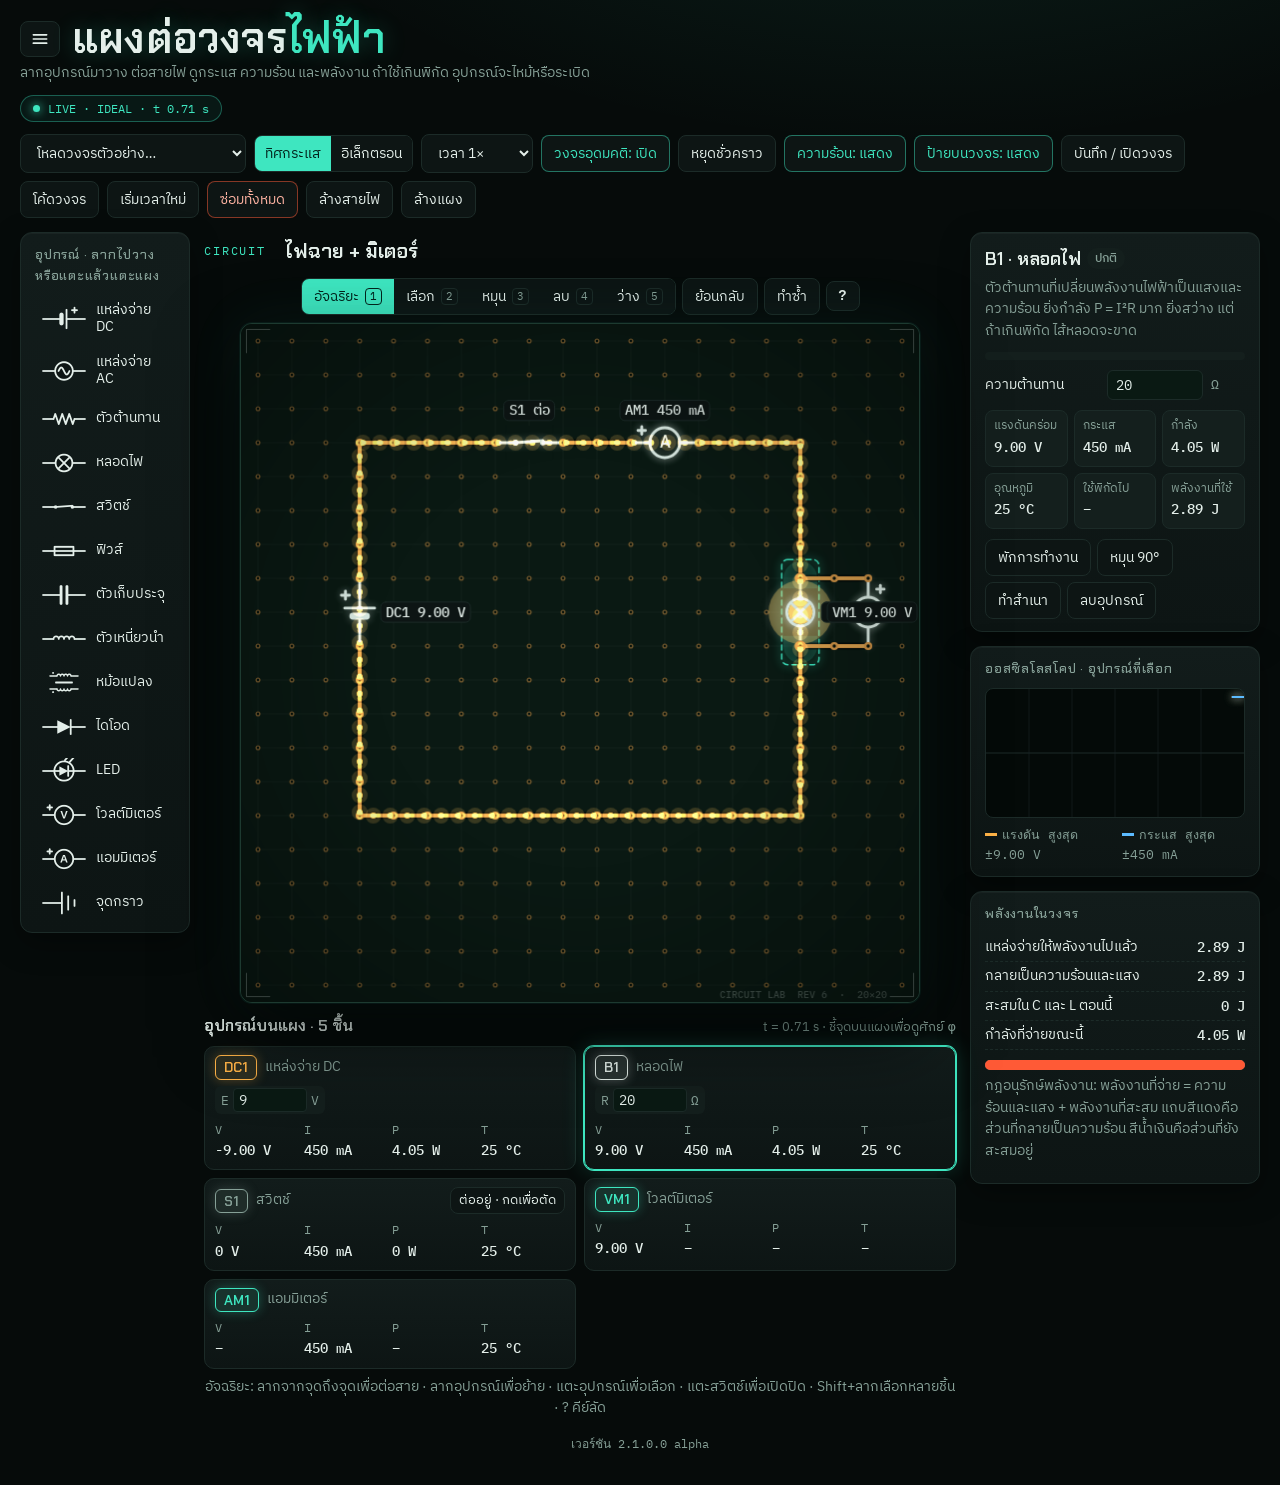
==== commit 9580db54: "Version 2.1.0.0 alpha: game modes and board shortcuts - Game modes (menu item 04) on a board of thei" ====
--- a/index.html
+++ b/index.html
@@ -62,6 +62,8 @@
       <button class="mitem" data-go="devs"><span class="mico"><canvas aria-hidden="true"></canvas></span><span class="mtxt"><i>01</i><b data-en="Components">อุปกรณ์</b><small data-en="Every part on the board: what it does, how it behaves, a basic circuit">อุปกรณ์ทุกชิ้นบนแผง ทำอะไร พฤติกรรม และวงจรพื้นฐาน</small></span><svg class="mgo" viewBox="0 0 24 24" width="18" height="18" aria-hidden="true"><path d="M9 5l7 7-7 7" fill="none" stroke="currentColor" stroke-width="2" stroke-linecap="round" stroke-linejoin="round"/></svg></button>
       <button class="mitem" data-go="circs"><span class="mico"><canvas aria-hidden="true"></canvas></span><span class="mtxt"><i>02</i><b data-en="Circuits">วงจร</b><small data-en="Step-by-step lessons on kinds of circuits and ideas like nodes and short circuits">บทเรียนทีละขั้น วงจรแบบต่างๆ และแนวคิดอย่างโหนดกับวงจรลัด</small></span><svg class="mgo" viewBox="0 0 24 24" width="18" height="18" aria-hidden="true"><path d="M9 5l7 7-7 7" fill="none" stroke="currentColor" stroke-width="2" stroke-linecap="round" stroke-linejoin="round"/></svg></button>
       <button class="mitem" data-go="plans"><span class="mico"><canvas aria-hidden="true"></canvas></span><span class="mtxt"><i>03</i><b data-en="Circuit plans">แปลนวงจร</b><small data-en="Ready-made circuits with step-by-step lessons, and the circuits you saved">วงจรสำเร็จรูปพร้อมบทเรียนทีละขั้น และวงจรที่คุณบันทึกไว้</small></span><svg class="mgo" viewBox="0 0 24 24" width="18" height="18" aria-hidden="true"><path d="M9 5l7 7-7 7" fill="none" stroke="currentColor" stroke-width="2" stroke-linecap="round" stroke-linejoin="round"/></svg></button>
+      <p class="msec" data-en="Play">เล่น</p>
+      <button class="mitem" data-go="game"><span class="mico"><canvas aria-hidden="true"></canvas></span><span class="mtxt"><i>04</i><b data-en="Game modes">โหมดเกม</b><small data-en="Solve it!, King of hill, Rush and their harder tier-two modes">Solve it!, King of hill, Rush และโหมดขั้นสองที่ยากกว่า</small></span><svg class="mgo" viewBox="0 0 24 24" width="18" height="18" aria-hidden="true"><path d="M9 5l7 7-7 7" fill="none" stroke="currentColor" stroke-width="2" stroke-linecap="round" stroke-linejoin="round"/></svg></button>
       <p class="msec" data-en="Settings">ตั้งค่า</p>
       <div class="mrow"><span class="mtxt"><b data-en="Language">ภาษา</b><small data-en="Every text on the page">ทุกข้อความบนหน้าเว็บ</small></span><div class="seg" role="group" aria-label="ภาษา" data-en-aria-label="Language"><button data-lang="th" aria-pressed="true">ไทย</button><button data-lang="en" aria-pressed="false">English</button></div></div>
       <div class="mrow"><span class="mtxt"><b data-en="Sound">เสียง</b><small data-en="Clicks, and a chime when current starts to flow">เสียงคลิก และเสียงแจ้งเมื่อวงจรมีไฟไหล</small></span><button id="snd" class="tgl" role="switch" aria-checked="true" aria-label="เสียง" data-en-aria-label="Sound"><span class="knob" aria-hidden="true"></span><span class="tl">เปิด</span></button></div>
@@ -74,12 +76,24 @@
       <div id="docBody" class="docbody"></div>
     </div>
   </div>
+  <div id="gamePage" class="docw gamew" hidden>
+    <div class="docbox gamebox" role="dialog" aria-modal="true" aria-labelledby="gTitle">
+      <div class="dochd"><button id="gBack" class="xbtn" aria-label="ย้อนกลับ" title="ย้อนกลับ" data-en-aria-label="Back" data-en-title="Back"><svg viewBox="0 0 24 24" width="18" height="18" aria-hidden="true"><path d="M15 5l-7 7 7 7" fill="none" stroke="currentColor" stroke-width="2" stroke-linecap="round" stroke-linejoin="round"/></svg></button><div class="dtit"><p id="gKick" class="dkick2"></p><h2 id="gTitle"></h2></div><button id="gClose" class="xbtn" aria-label="ปิด" title="ปิด" data-en-aria-label="Close" data-en-title="Close"><svg viewBox="0 0 24 24" width="18" height="18" aria-hidden="true"><path d="M6 6l12 12M18 6 6 18" fill="none" stroke="currentColor" stroke-width="2" stroke-linecap="round"/></svg></button></div>
+      <div id="gameBody" class="docbody"></div>
+    </div>
+  </div>
   <div id="confirm" class="modal" hidden>
     <div class="mbox" role="alertdialog" aria-modal="true" aria-labelledby="qTitle" aria-describedby="qMsg">
       <p class="kicker" data-en="Please confirm">ยืนยันก่อนดำเนินการ</p>
       <h2 id="qTitle"></h2>
       <p id="qMsg"></p>
       <div class="bar"><button id="cNo" data-en="Cancel">ยกเลิก</button><button id="cOk">ยืนยัน</button></div>
+    </div>
+  </div>
+  <div id="keysPanel" class="modal codem" hidden>
+    <div class="mbox keysbox" role="dialog" aria-modal="true" aria-labelledby="kHead">
+      <div class="chd"><h2 id="kHead" data-en="Keyboard shortcuts">คีย์ลัด</h2><button id="kClose" class="xbtn" aria-label="ปิด" title="ปิด" data-en-aria-label="Close" data-en-title="Close"><svg viewBox="0 0 24 24" width="18" height="18" aria-hidden="true"><path d="M6 6l12 12M18 6 6 18" fill="none" stroke="currentColor" stroke-width="2" stroke-linecap="round"/></svg></button></div>
+      <div id="kBody"></div>
     </div>
   </div>
   <div id="toastf" class="toastf" role="status" aria-live="polite" hidden><span id="tKick"></span><b id="tText"></b></div>
@@ -131,6 +145,8 @@
           <button data-tool="idle" aria-pressed="false" title="คลิกบนแผงแล้วไม่มีอะไรเปลี่ยน" data-en-title="Clicking the board changes nothing" data-en="Idle &lt;kbd&gt;5&lt;/kbd&gt;">ว่าง <kbd>5</kbd></button>
         </div>
         <button id="undo" title="ย้อนกลับ (Ctrl+Z)" aria-label="ย้อนกลับ" data-en-title="Undo (Ctrl+Z)" data-en-aria-label="Undo"><svg viewBox="0 0 24 24" width="18" height="18" aria-hidden="true"><path d="M9 4 4 9l5 5M4 9h10a6 6 0 0 1 0 12h-3" fill="none" stroke="currentColor" stroke-width="2" stroke-linecap="round" stroke-linejoin="round"/></svg><span data-en="Undo">ย้อนกลับ</span></button>
+        <button id="redo" title="ทำซ้ำ (Ctrl+Y)" aria-label="ทำซ้ำ" data-en-title="Redo (Ctrl+Y)" data-en-aria-label="Redo"><svg viewBox="0 0 24 24" width="18" height="18" aria-hidden="true"><path d="M15 4l5 5-5 5M20 9H10a6 6 0 0 0 0 12h3" fill="none" stroke="currentColor" stroke-width="2" stroke-linecap="round" stroke-linejoin="round"/></svg><span data-en="Redo">ทำซ้ำ</span></button>
+        <button id="keysBtn" class="keysbtn" title="คีย์ลัดทั้งหมด (?)" aria-label="คีย์ลัด" data-en-title="All keyboard shortcuts (?)" data-en-aria-label="Keyboard shortcuts">?</button>
       </div>
       <div class="stage" id="stage">
         <canvas id="board" aria-label="แผงโนดสำหรับต่อวงจร" data-en-aria-label="Node board for building circuits"></canvas>
--- a/style.css
+++ b/style.css
@@ -192,7 +192,15 @@
 .ver{margin:0;text-align:center;font-family:var(--f-mono);font-size:12px}
 .ver a{color:var(--muted);text-decoration:none}
 .ver a:hover{color:var(--accent)}
-.palbtn,#undo svg{display:none}
+.palbtn,#undo svg,#redo svg{display:none}
+.keysbtn{font-family:var(--f-mono);font-weight:600;min-width:34px;padding:6px 10px}
+/* keyboard shortcut list (?) */
+.keysbox{width:min(600px,100%);border-color:var(--accent);box-shadow:0 30px 80px rgba(0,0,0,.7),0 0 40px rgba(62,230,192,.18);margin-block:auto}
+.krows{display:flex;flex-direction:column;gap:2px;margin-top:6px}
+.krow{display:grid;grid-template-columns:minmax(120px,38%) 1fr;gap:4px 14px;align-items:baseline;padding:8px 2px;border-bottom:1px dashed rgba(42,64,58,.9)}
+.krow:last-child{border-bottom:0}
+.krow kbd{justify-self:start;font-family:var(--f-mono);font-size:12.5px;color:var(--accent);border:1px solid rgba(62,230,192,.4);border-radius:6px;padding:1px 8px;background:rgba(62,230,192,.07);white-space:normal}
+.krow span{color:#C9D9D3;font-size:14px;line-height:1.55}
 .brandtop{display:flex;align-items:center;gap:12px}
 .menubtn{display:inline-grid;place-items:center;flex:none;padding:7px 9px}
 .menubtn[aria-expanded="true"]{color:var(--accent);border-color:rgba(62,230,192,.45)}
@@ -214,6 +222,7 @@
 .mitem{position:relative;display:flex;align-items:center;gap:12px;text-align:left;padding:12px;border-radius:14px;border:1px solid var(--line);background:linear-gradient(180deg,rgba(18,28,27,.96),rgba(10,18,16,.96));overflow:hidden;animation:riseIn .38s cubic-bezier(.2,.8,.2,1) backwards}
 .mitem[data-go="circs"]{animation-delay:.06s}
 .mitem[data-go="plans"]{animation-delay:.12s}
+.mitem[data-go="game"]{animation-delay:.16s}
 .mitem::before{content:"";position:absolute;inset:0;background:linear-gradient(100deg,transparent 35%,rgba(62,230,192,.11) 50%,transparent 65%);transform:translateX(-110%);transition:transform .7s;pointer-events:none}
 .mitem:hover::before{transform:translateX(110%)}
 .mitem:hover{border-color:var(--accent);box-shadow:0 0 0 1px rgba(62,230,192,.3),0 0 28px rgba(62,230,192,.18)}
@@ -421,6 +430,106 @@
 .lall summary{cursor:pointer;padding:12px 0;font-family:var(--f-display);font-weight:600;color:var(--muted)}
 .lall[open]{padding-bottom:14px}
 .lall[open] summary{color:var(--ink)}
+/* game page (menu 04): hub of six modes, levels, and the play view with its own board */
+.gamebox{width:min(1120px,100%)}
+.ghub{display:flex;flex-direction:column;gap:12px;margin-top:16px}
+.gpair{display:grid;grid-template-columns:1fr 34px 1fr;align-items:stretch;gap:8px}
+.garrow{align-self:center;justify-self:center;width:26px;height:2px;background:linear-gradient(90deg,var(--accent),var(--copper));position:relative;box-shadow:0 0 8px rgba(62,230,192,.5)}
+.garrow::after{content:"";position:absolute;right:-2px;top:-4px;border:5px solid transparent;border-left:7px solid var(--copper)}
+.gmode{position:relative;display:flex;flex-direction:column;align-items:flex-start;gap:3px;text-align:left;padding:16px 16px 14px;border-radius:16px;overflow:hidden;
+  background:radial-gradient(260px 120px at 100% 0%,rgba(62,230,192,.14),transparent 70%),linear-gradient(180deg,var(--panel-hi),var(--panel));border:1px solid rgba(62,230,192,.3);box-shadow:0 12px 34px rgba(0,0,0,.4);animation:riseIn .4s cubic-bezier(.2,.8,.2,1) backwards}
+.gmode.t2{background:radial-gradient(260px 120px at 100% 0%,rgba(255,179,71,.16),transparent 70%),linear-gradient(180deg,var(--panel-hi),var(--panel));border-color:rgba(255,179,71,.35)}
+.gmode:hover{border-color:var(--accent);box-shadow:0 0 0 1px rgba(62,230,192,.3),0 16px 40px rgba(0,0,0,.5),0 0 30px rgba(62,230,192,.18);transform:translateY(-2px)}
+.gmode.t2:hover{border-color:var(--copper);box-shadow:0 0 0 1px rgba(255,179,71,.3),0 16px 40px rgba(0,0,0,.5),0 0 30px rgba(255,179,71,.18)}
+.gmode b{font-family:var(--f-display);font-weight:700;font-size:24px;line-height:1.15;letter-spacing:.01em;text-shadow:0 0 20px rgba(62,230,192,.3)}
+.gmode small{color:#C9D9D3;font-size:13.5px;line-height:1.5}
+.gmtier{font-family:var(--f-mono);font-size:11px;letter-spacing:.14em;color:var(--accent)}
+.gmode.t2 .gmtier{color:var(--copper)}
+.gmprog{display:flex;align-items:center;gap:7px;margin-top:6px;font-family:var(--f-mono);font-size:12.5px;color:var(--muted)}
+.gmbar{position:absolute;left:0;right:0;bottom:0;height:3px;background:rgba(255,255,255,.04)}
+.gmbar i{display:block;height:100%;background:linear-gradient(90deg,var(--accent),var(--copper));box-shadow:0 0 10px var(--accent)}
+.gmode.locked{opacity:.55;filter:saturate(.4);cursor:not-allowed}
+.gmode.locked:hover{transform:none}
+.glock{width:12px;height:12px;flex:none;border-radius:3px;background:var(--muted);position:relative;margin-top:4px}
+.glock::before{content:"";position:absolute;left:2px;top:-6px;width:4px;height:5px;border:2px solid var(--muted);border-bottom:0;border-radius:5px 5px 0 0}
+.shake{animation:shake .35s}
+@keyframes shake{20%{transform:translateX(-5px)}40%{transform:translateX(5px)}60%{transform:translateX(-3px)}80%{transform:translateX(3px)}}
+.glevel{align-items:center}
+.glevel.locked{opacity:.5;cursor:not-allowed}
+.gst{display:inline-flex;gap:3px;flex:none}
+.gst i{width:14px;height:14px;background:var(--line);clip-path:polygon(50% 0,61% 35%,98% 35%,68% 57%,79% 91%,50% 70%,21% 91%,32% 57%,2% 35%,39% 35%)}
+.gst i.on{background:var(--glow);filter:drop-shadow(0 0 4px rgba(255,211,107,.7))}
+.gplay{display:grid;grid-template-columns:minmax(0,1.45fr) minmax(280px,1fr);gap:16px;align-items:start;margin-top:14px}
+.gleft{display:flex;flex-direction:column;gap:10px;min-width:0}
+.gboard{position:relative;border-radius:16px;overflow:hidden;background:var(--board);border:1px solid #1D3A30;box-shadow:0 0 0 1px rgba(62,230,192,.06),0 24px 60px rgba(0,0,0,.55),0 0 50px rgba(62,230,192,.08)}
+.gboard canvas{display:block;width:100%;touch-action:none;cursor:crosshair}
+.gover{position:fixed;inset:0;z-index:47;overflow-y:auto;display:grid;place-items:center;padding:14px;background:rgba(2,8,6,.72);backdrop-filter:blur(3px);-webkit-backdrop-filter:blur(3px);animation:fadeIn .25s ease-out}
+.gobox{width:min(420px,100%);text-align:center;padding:20px 18px;border-radius:16px;background:linear-gradient(180deg,var(--panel-hi),var(--panel));border:1px solid var(--accent);box-shadow:0 0 40px rgba(62,230,192,.25),0 24px 60px rgba(0,0,0,.6);animation:popIn .3s cubic-bezier(.2,.8,.2,1)}
+.gobox.lose{border-color:var(--heat);box-shadow:0 0 40px rgba(255,90,54,.25),0 24px 60px rgba(0,0,0,.6)}
+.gobox h3{margin:6px 0 8px;font-family:var(--f-display);font-weight:600;font-size:20px}
+.gobox p{margin:4px 0!important;color:#C9D9D3;font-size:14px}
+.gobox p.dim{color:var(--muted);font-size:13px}
+.gobox .gst{margin:8px 0 2px}
+.gobox .gst i{width:34px;height:34px;animation:starIn .5s cubic-bezier(.2,.8,.2,1) backwards}
+.gobox .gst i:nth-child(2){animation-delay:.12s}.gobox .gst i:nth-child(3){animation-delay:.24s}
+@keyframes starIn{from{transform:scale(0) rotate(-90deg);opacity:0}}
+.gok{font-family:var(--f-display);font-weight:700;font-size:26px!important;color:var(--accent)!important;text-shadow:0 0 20px rgba(62,230,192,.5)}
+.gbad{font-family:var(--f-display);font-weight:700;font-size:24px!important;color:var(--heat)!important}
+.gnew,.gunlock{color:var(--glow)!important;font-weight:500}
+.gobtns{display:flex;flex-wrap:wrap;justify-content:center;gap:8px;margin-top:14px}
+.gtools{align-self:flex-start;flex-wrap:wrap}
+.gtools button{padding:7px 12px}
+.ginvh{margin:0 0 6px!important;font-family:var(--f-mono);font-size:11.5px;letter-spacing:.12em;color:var(--copper)}
+.ginvh span{color:var(--muted);letter-spacing:.04em}
+.ginvl{display:flex;flex-wrap:wrap;gap:6px}
+.gitem{display:flex;align-items:center;gap:8px;padding:6px 10px 6px 6px;border-radius:12px;background:rgba(10,18,16,.92);touch-action:none;user-select:none;-webkit-user-select:none}
+.gitem canvas{width:44px;height:24px;flex:none;pointer-events:none}
+.gitem span{display:flex;flex-direction:column;align-items:flex-start;font-size:13px;line-height:1.3}
+.gitem em{font-style:normal;font-family:var(--f-mono);font-size:12px;color:var(--copper)}
+.gitem b{font-family:var(--f-mono);font-weight:500;font-size:13px;color:var(--accent)}
+.gitem.on{border-color:var(--accent);background:rgba(62,230,192,.12);box-shadow:0 0 14px rgba(62,230,192,.3)}
+.gitem:disabled{opacity:.4}
+.ginvt{margin:6px 0 0!important;color:var(--muted);font-size:12.5px}
+.gacts{display:flex;flex-wrap:wrap;align-items:center;gap:8px;min-height:0}
+.gacts:empty{display:none}
+.gsel{display:flex;align-items:baseline;gap:8px;margin-right:auto}
+.gsel b{font-family:var(--f-mono);font-weight:500;color:var(--accent)}
+.gsel em{font-style:normal;font-size:12px;color:var(--muted);border:1px solid var(--line);border-radius:999px;padding:0 8px}
+.gmsg{margin:0!important;min-height:1.5em;color:var(--copper);font-size:13.5px}
+.gmsg.gpop{animation:fadeIn .25s ease-out}
+.gright{display:flex;flex-direction:column;gap:10px;min-width:0}
+.gcard{padding:14px 16px;border-radius:14px;border:1px solid rgba(62,230,192,.3);background:radial-gradient(300px 120px at 100% 0%,rgba(62,230,192,.1),transparent 70%),linear-gradient(180deg,var(--panel-hi),var(--panel))}
+.gchip{display:inline-block;margin:0 0 8px!important;font-family:var(--f-mono);font-size:11px;letter-spacing:.12em;color:var(--accent);border:1px solid rgba(62,230,192,.4);border-radius:999px;padding:1px 10px}
+.gbrief{font-size:15.5px;line-height:1.7;color:var(--ink)}
+.ghint{margin-top:10px;padding:10px 12px;border-radius:10px;border:1px solid rgba(255,179,71,.45);background:rgba(255,179,71,.08);font-size:14px;line-height:1.65}
+.ghint b{color:var(--copper);margin-right:4px}
+.ghud{display:flex;flex-direction:column;gap:4px;padding:10px 14px;border-radius:14px;border:1px solid var(--line);background:rgba(10,18,16,.9)}
+.ghud:empty{display:none}
+.ghrow{display:flex;justify-content:space-between;gap:10px;font-size:13.5px;color:var(--muted)}
+.ghrow b{font-family:var(--f-mono);font-weight:500;font-size:16px;color:var(--copper)}
+#gTime.low{color:var(--heat);animation:pulse 1s ease-in-out infinite}
+.gsoln{margin:4px 0 0!important;color:var(--glow);font-size:13px}
+.ggoals{padding:12px 14px;border-radius:14px;border:1px solid var(--line);background:rgba(10,18,16,.9)}
+.ggoals h4{margin:0 0 8px;font-family:var(--f-display);font-weight:600;font-size:15px}
+.ggoals ul{list-style:none;margin:0;padding:0;display:flex;flex-direction:column;gap:6px}
+.ggoals li{display:grid;grid-template-columns:20px 1fr auto;gap:8px;align-items:baseline;font-size:13.5px;line-height:1.5;color:#C9D9D3}
+.ggoals li i{font-style:normal;font-family:var(--f-mono);color:var(--muted);text-align:center}
+.ggoals li b{font-family:var(--f-mono);font-weight:500;font-size:13px;color:var(--copper);white-space:nowrap}
+.ggoals li.ok i{color:var(--accent);text-shadow:0 0 8px var(--accent)}
+.ggoals li.ok span{color:var(--ink)}
+.gbtns{display:flex;flex-wrap:wrap;gap:8px}
+.gbtns .primary{margin-left:auto}
+.gbtns button:disabled{opacity:.45;cursor:not-allowed}
+@media (max-width:820px){
+  .gplay{display:flex;flex-direction:column;align-items:stretch;gap:10px}
+  .gleft,.gright{display:contents}
+  .gcard{order:0} .gboard{order:1} .gtools{order:2} .gacts{order:3} .ginv{order:4} .gmsg{order:5} .ggoals{order:6} .ghud{order:7} .gbtns{order:8}
+  .gpair{grid-template-columns:1fr;gap:6px}
+  .garrow{transform:rotate(90deg);margin:2px 0}
+  .gmode b{font-size:21px}
+}
+@media (prefers-reduced-motion:reduce){ .gmode,.gobox,.gobox .gst i,.gover,.shake{animation:none} #gTime.low{animation:none} }
+.lite .gover{backdrop-filter:none;-webkit-backdrop-filter:none}
 /* circuit plans page: tabs, ready-made plans by topic, the reader's saved circuits */
 .ptabs{display:inline-flex;gap:4px;margin-top:18px;padding:4px;border-radius:12px;border:1px solid var(--line);background:rgba(10,18,16,.9);max-width:100%}
 .ptabs button{border:0;border-radius:9px;padding:8px 16px;font-family:var(--f-display);font-weight:600;font-size:15px;background:transparent;color:var(--muted)}
@@ -464,8 +573,9 @@
 .lite .menuw,.lite .docw,.lite .dochd{backdrop-filter:none;-webkit-backdrop-filter:none}
 .lite .mlive::before{animation:none}
 /* Thai has stacked vowels and tone marks: no letter spacing and no monospace for Thai labels */
-html[lang="th"] :is(.mkick,.msec,.dgrp,.dkick2,.dkick,.gtag,.mtag,.mlive,.lnum,.ltag){letter-spacing:0;font-family:var(--f-body);font-weight:500;font-size:12.5px}
+html[lang="th"] :is(.mkick,.msec,.dgrp,.dkick2,.dkick,.gtag,.mtag,.mlive,.lnum,.ltag,.gmtier,.ginvh,.gchip,.gmprog){letter-spacing:0;font-family:var(--f-body);font-weight:500;font-size:12.5px}
 html[lang="th"] .dtx i{letter-spacing:0;font-family:var(--f-body);font-size:12px}
+html[lang="th"] .krow kbd{font-family:var(--f-body);letter-spacing:0}
 html[lang="th"] .dtx small{line-height:1.85}
 @keyframes menuIn{from{transform:translateX(-24px);opacity:0}to{transform:none;opacity:1}}
 @media (prefers-reduced-motion:reduce){.menubox{animation:none}}
@@ -491,6 +601,7 @@
   .palbtn{display:inline-grid;place-items:center;flex:none;padding:6px 9px}
   .palbtn[aria-expanded="true"]{color:var(--accent);border-color:rgba(62,230,192,.45)}
   #undo{margin-left:auto;flex:none}
+  #redo,.keysbtn{flex:none}
   .stage{grid-area:stage}
   #status{grid-area:status}
   #warn{grid-area:warn}
@@ -516,6 +627,11 @@
   .tools{gap:4px}
   .tools .seg button{padding:6px 8px}
   .tools kbd{display:none}
+  #undo,#redo{display:inline-grid;place-items:center;padding:6px 9px}
+  #undo svg,#redo svg{display:block}
+  #undo span,#redo span{display:none}
+  .keysbtn{display:none}
+  .krow{grid-template-columns:1fr}
 }
 @media (max-width:400px){
   #undo{display:inline-grid;place-items:center;padding:6px 9px}
